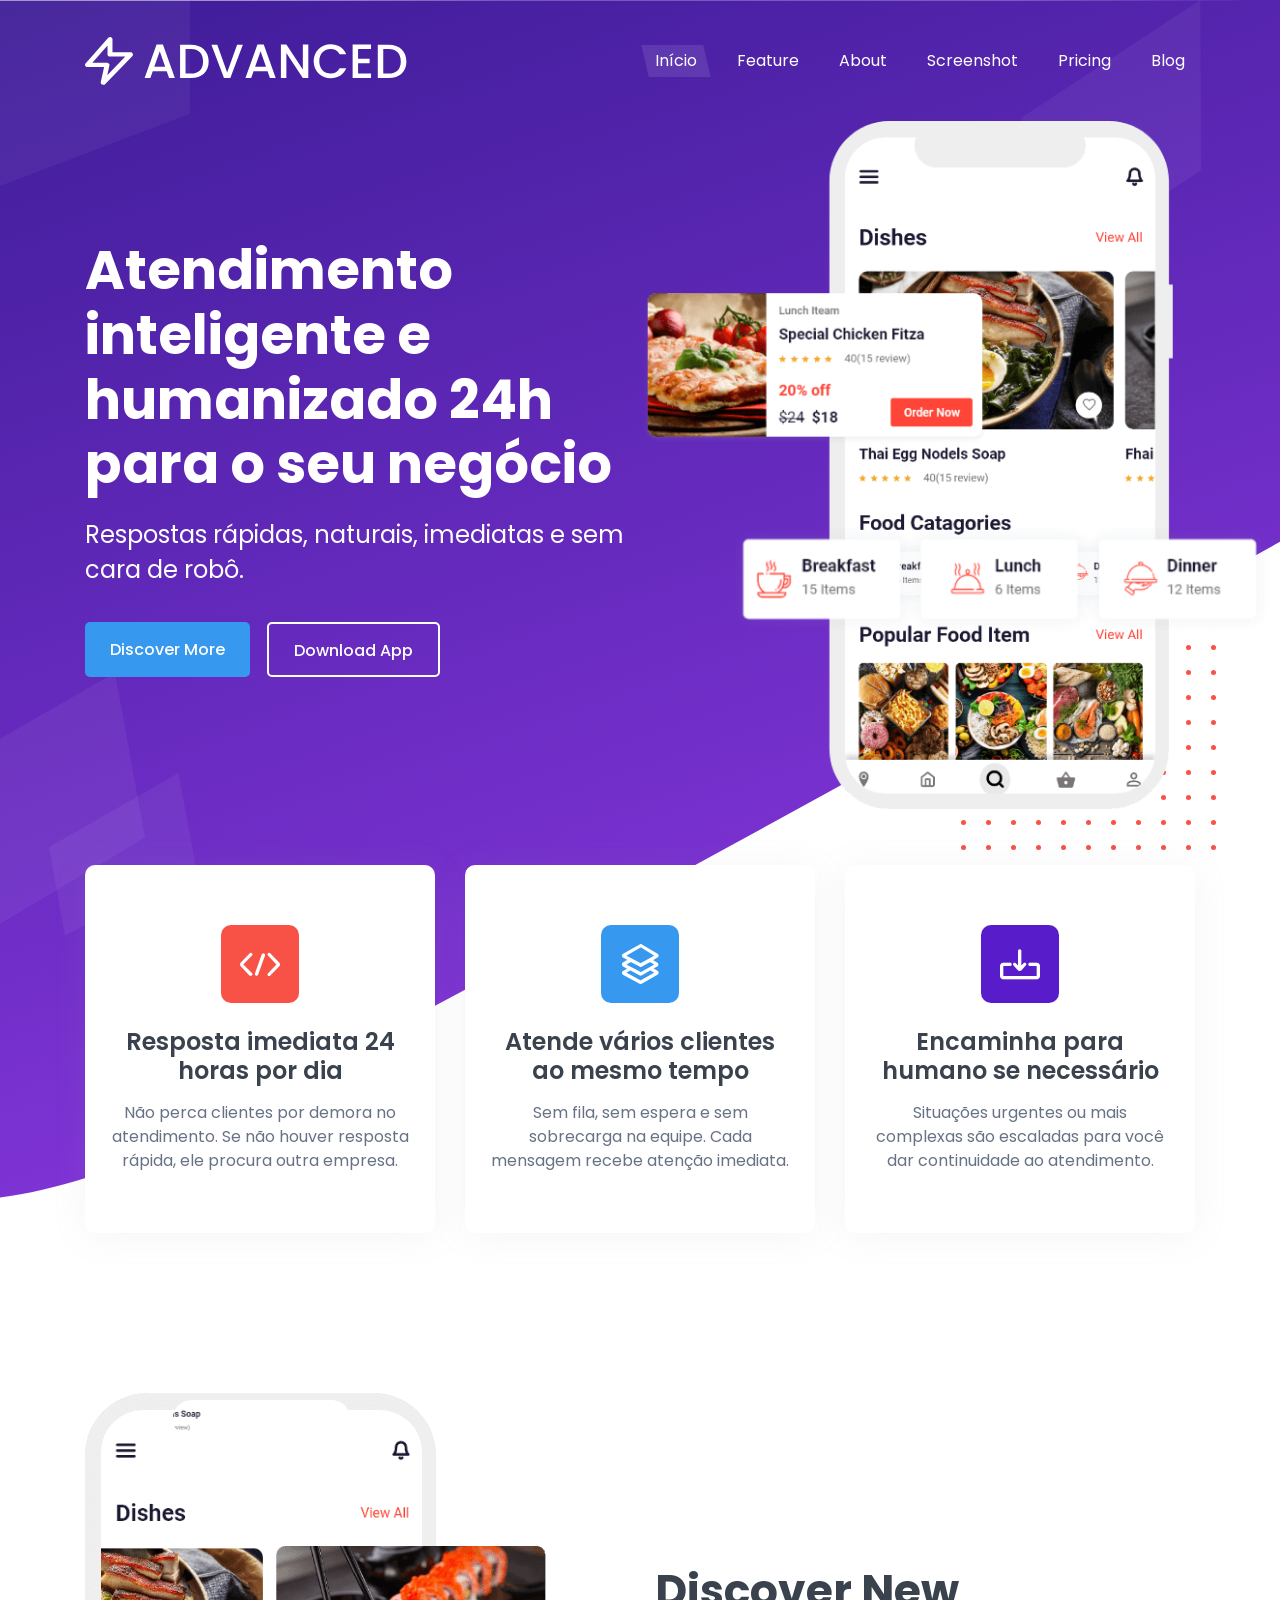
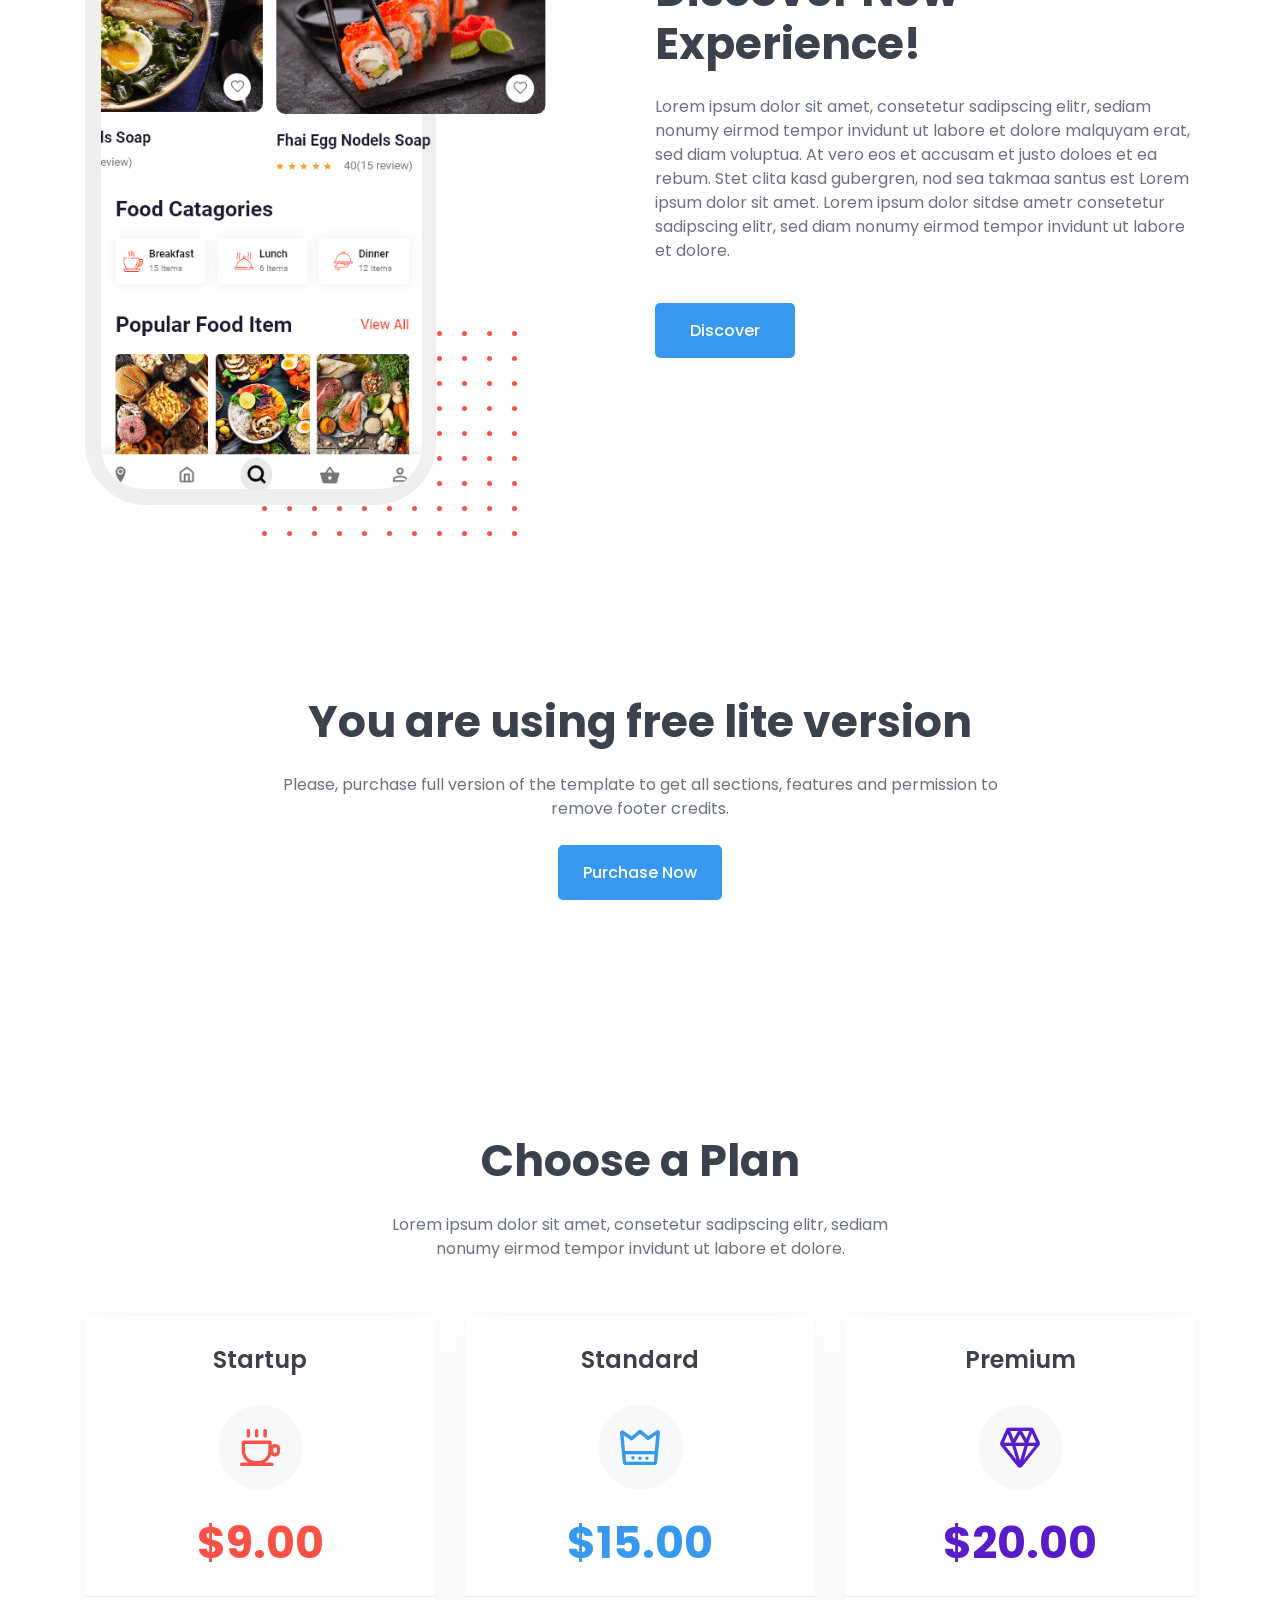
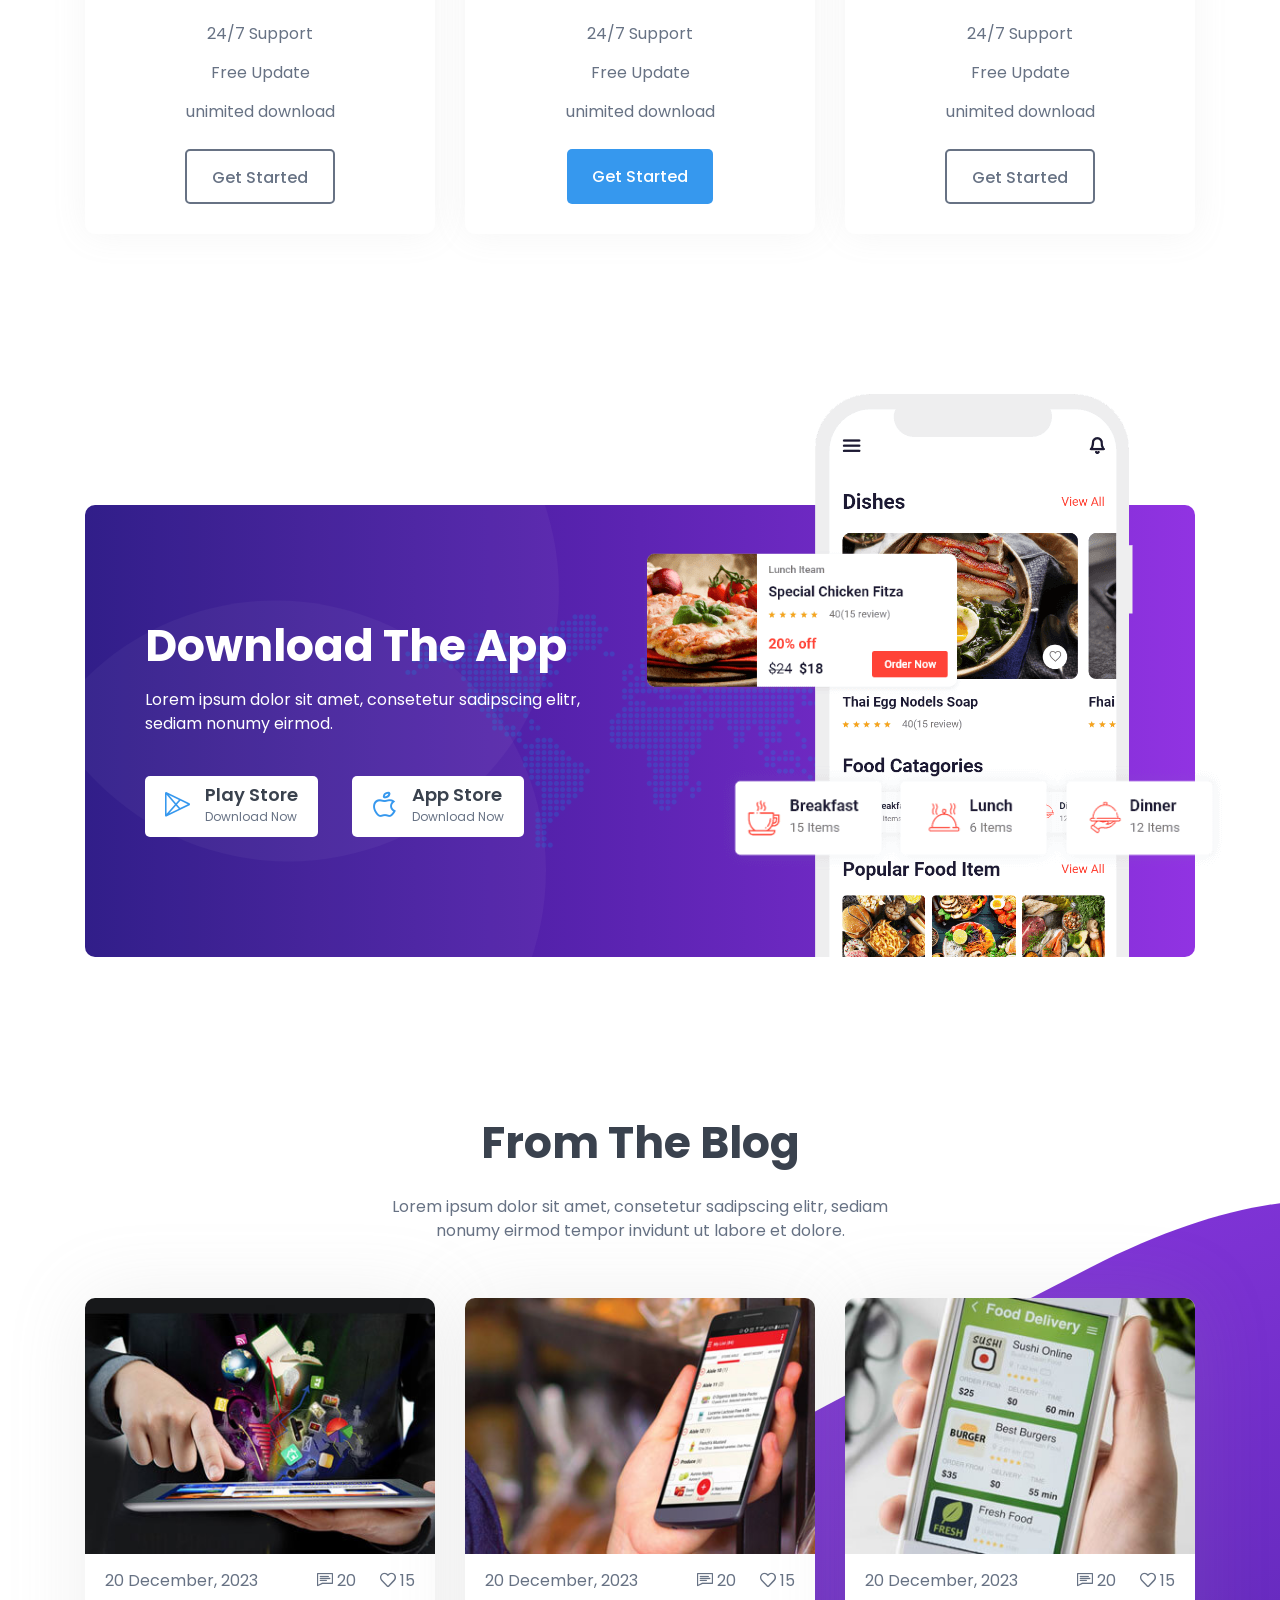
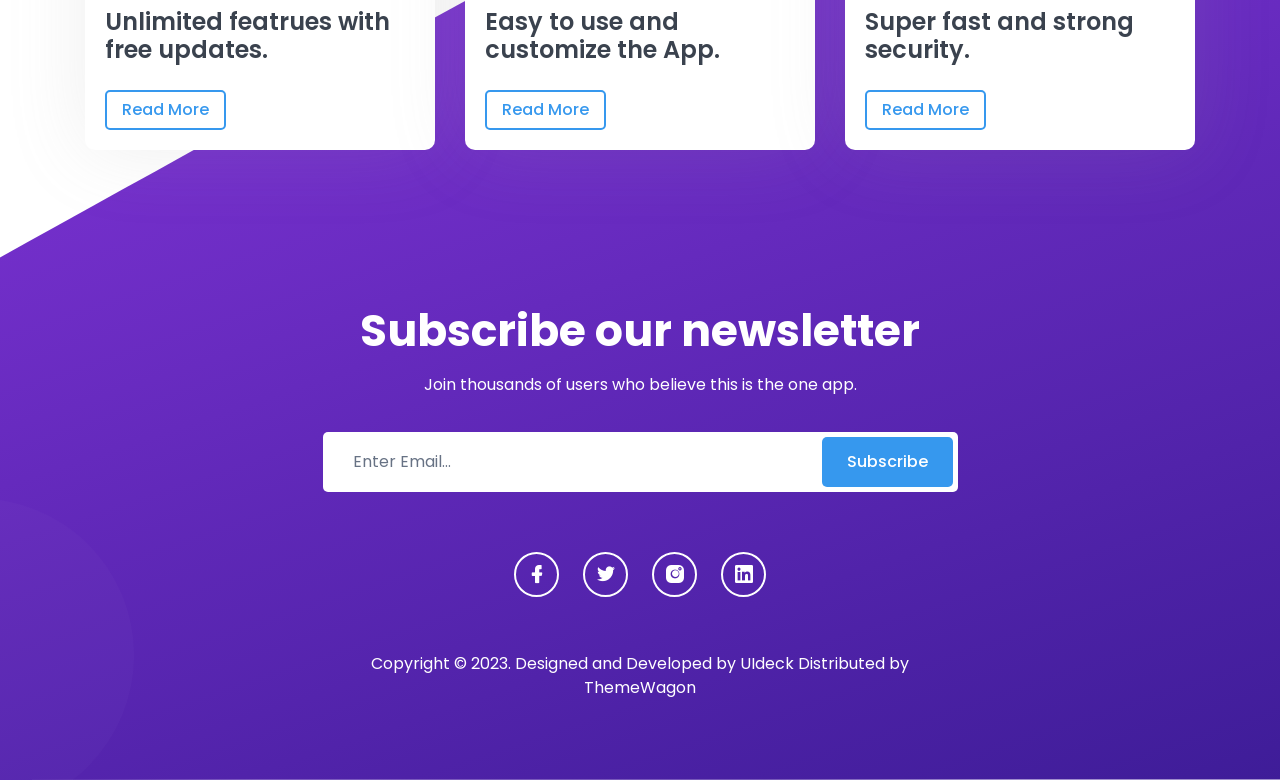
==== index.html @ 23581506 "Primeiro commit" ====
<!doctype html>
<html class="no-js" lang="en">

<head>
    <meta charset="utf-8">
    
    <!--====== Title ======-->
    <title>Advanced - App Landing Page Template</title>
    
    <meta name="description" content="">
    <meta name="viewport" content="width=device-width, initial-scale=1">

    <!--====== Favicon Icon ======-->
    <link rel="shortcut icon" href="assets/images/favicon.png" type="image/png">
        

        
    <!--====== Animate CSS ======-->
    <link rel="stylesheet" href="assets/css/animate.css">
        

        
    <!--====== Line Icons CSS ======-->
    <link rel="stylesheet" href="assets/css/LineIcons.2.0.css">
        
    <!--====== Bootstrap CSS ======-->
    <link rel="stylesheet" href="assets/css/bootstrap.4.5.2.min.css">
    
    <!--====== Default CSS ======-->
    <link rel="stylesheet" href="assets/css/default.css">
    
    <!--====== Style CSS ======-->
    <link rel="stylesheet" href="assets/css/style.css">
    
</head>

<body>
    <!--[if IE]>
    <p class="browserupgrade">You are using an <strong>outdated</strong> browser. Please <a href="https://browsehappy.com/">upgrade your browser</a> to improve your experience and security.</p>
  <![endif]-->

    <!--====== PRELOADER PART START ======-->

    <div class="preloader">
        <div class="loader">
            <div class="ytp-spinner">
                <div class="ytp-spinner-container">
                    <div class="ytp-spinner-rotator">
                        <div class="ytp-spinner-left">
                            <div class="ytp-spinner-circle"></div>
                        </div>
                        <div class="ytp-spinner-right">
                            <div class="ytp-spinner-circle"></div>
                        </div>
                    </div>
                </div>
            </div>
        </div>
    </div>

    <!--====== PRELOADER PART ENDS ======-->
    
    <!--====== HEADER PART START ======-->

    <section class="header_area">
        <div class="header_navbar">
            <div class="container">
                <div class="row">
                    <div class="col-lg-12">
                        <nav class="navbar navbar-expand-lg">
                            <a class="navbar-brand" href="index.html">
                                <img src="assets/images/logo.svg" alt="Logo">
                            </a>
                            <button class="navbar-toggler" type="button" data-toggle="collapse" data-target="#navbarSupportedContent" aria-controls="navbarSupportedContent" aria-expanded="false" aria-label="Toggle navigation">
                                <span class="toggler-icon"></span>
                                <span class="toggler-icon"></span>
                                <span class="toggler-icon"></span>
                            </button>

                            <div class="collapse navbar-collapse sub-menu-bar" id="navbarSupportedContent">
                                <ul id="nav" class="navbar-nav ml-auto">
                                    <li class="nav-item active">
                                        <a class="page-scroll" href="#home">Início</a>
                                    </li>
                                    <li class="nav-item">
                                        <a class="page-scroll" href="#features">Feature</a>
                                    </li>
                                    <li class="nav-item">
                                        <a class="page-scroll" href="#about">About</a>
                                    </li>
                                    <li class="nav-item">
                                        <a class="page-scroll" href="#screenshot">Screenshot</a>
                                    </li>
                                    <li class="nav-item">
                                        <a class="page-scroll" href="#pricing">Pricing</a>
                                    </li>                                    
                                    <li class="nav-item">
                                        <a class="page-scroll" href="#blog">Blog</a>
                                    </li>
                                </ul>
                            </div> <!-- navbar collapse -->
                        </nav> <!-- navbar -->
                    </div>
                </div> <!-- row -->
            </div> <!-- container -->
        </div> <!-- header navbar -->

        <div id="home" class="header_hero d-lg-flex align-items-center">
            <img class="shape shape-1" src="assets/images/shape-1.svg" alt="shape">
            <img class="shape shape-2" src="assets/images/shape-2.svg" alt="shape">
            <img class="shape shape-3" src="assets/images/shape-3.svg" alt="shape">
            
            <div class="container">
                <div class="row align-items-center">
                    <div class="col-lg-6">
                        <div class="header_hero_content mt-45">
                            <h2 class="header_title wow fadeInLeftBig" data-wow-duration="1.3s" data-wow-delay="0.2s">Atendimento inteligente e humanizado 24h para o seu negócio</h2>
                            <p class="wow fadeInLeftBig" data-wow-duration="1.3s" data-wow-delay="0.6s">Respostas rápidas, naturais, imediatas e sem cara de robô.</p>
                            <ul>
                                <li><a class="main-btn wow fadeInUp" data-wow-duration="1.3s" data-wow-delay="1s" href="#">Discover More</a></li>
                                <li><a class="main-btn main-btn-2 wow fadeInUp" data-wow-duration="1.3s" data-wow-delay="1.4s" href="#">Download App</a></li>
                            </ul>
                        </div> <!-- header hero content -->
                    </div>
                </div> <!-- row -->
            </div> <!-- container -->
            <div class="header_image d-flex align-items-end">
                <div class="image wow fadeInRightBig" data-wow-duration="1.3s" data-wow-delay="1.8s">
                    <img src="assets/images/header_app.png" alt="header App">
                    <img src="assets/images/dots.svg" alt="dots" class="dots">
                </div> <!-- image -->
            </div> <!-- header image -->
        </div> <!-- header hero -->
    </section>

    <!--====== HEADER PART ENDS ======-->
    
    <!--====== FEATURES PART START ======-->

    <section id="features" class="features_area pt-35 pb-80">
        <div class="container">
            <div class="row justify-content-center">
                <div class="col-lg-4 col-md-7 col-sm-8">
                    <div class="single_features mt-30 features_1 text-center wow fadeInUp" data-wow-duration="1.3s" data-wow-delay="0.2s">
                        <div class="features_icon">
                            <i class="lni lni-code"></i>
                        </div>
                        <div class="features_content">
                            <h4 class="features_title">Resposta imediata 24 horas por dia</h4>
                            <p>Não perca clientes por demora no atendimento. Se não houver resposta rápida, ele procura outra empresa.
</p>
                        </div>
                    </div> <!-- single featuresow -->
                </div>
                <div class="col-lg-4 col-md-7 col-sm-8">
                    <div class="single_features mt-30 features_2 text-center wow fadeInUp" data-wow-duration="1.3s" data-wow-delay="0.5s">
                        <div class="features_icon">
                            <i class="lni lni-layers"></i>
                        </div>
                        <div class="features_content">
                            <h4 class="features_title">Atende vários clientes ao mesmo tempo</h4>
                            <p>Sem fila, sem espera e sem sobrecarga na equipe. Cada mensagem recebe atenção imediata.</p>
                        </div>
                    </div> <!-- single featuresow -->
                </div>
                <div class="col-lg-4 col-md-7 col-sm-8">
                    <div class="single_features mt-30 features_3 text-center wow fadeInUp" data-wow-duration="1.3s" data-wow-delay="0.9s">
                        <div class="features_icon">
                            <i class="lni lni-exit-down"></i>
                        </div>
                        <div class="features_content">
                            <h4 class="features_title">Encaminha para humano se necessário</h4>
                            <p>Situações urgentes ou mais complexas são escaladas para você dar continuidade ao atendimento.
</p>
                        </div>
                    </div> <!-- single featuresow -->
                </div>
            </div> <!-- row -->
        </div> <!-- container -->
    </section>

    <!--====== FEATURES PART ENDS ======-->
    
    <!--====== ABOUT PART START ======-->

    <section id="about" class="about_area pt-30 pb-80">
        <div class="container">
            <div class="row align-items-center">
                <div class="col-lg-6 col-md-9">
                    <div class="about_image mt-50 wow fadeInRightBig" data-wow-duration="1.3s" data-wow-delay="0.5s">
                        <img class="image" src="assets/images/about.png" alt="about">
                        <img class="dots" src="assets/images/dots.svg" alt="dots">
                    </div> <!-- about image -->
                </div>
                <div class="col-lg-6">
                    <div class="about_content mt-45 wow fadeInLeftBig" data-wow-duration="1.3s" data-wow-delay="0.5s">
                        <div class="section_title">
                            <h4 class="title">Discover New Experience!</h4>
                            <p>Lorem ipsum dolor sit amet, consetetur sadipscing elitr, sediam nonumy eirmod tempor invidunt ut labore et dolore malquyam erat, sed diam voluptua. At vero eos et accusam et justo doloes et ea rebum. Stet clita kasd gubergren, nod sea takmaa santus est Lorem ipsum dolor sit amet. Lorem ipsum dolor sitdse ametr consetetur sadipscing elitr, sed diam nonumy eirmod tempor invidunt ut labore et dolore.</p>
                        </div>
                        <a class="main-btn" href="#">Discover</a>
                        
                    </div> <!-- about image -->
                </div>
            </div> <!-- row -->
        </div> <!-- container -->
    </section>

    <!--====== ABOUT PART ENDS ======-->
    
    <!--====== APP FEATURES PART START ======-->

    <section id="app_features">

    </section>

    <!--====== APP FEATURES PART ENDS ======-->
    
    <!--====== VIDEO PART START ======-->

    <section id="video" class="video_area pt-80 pb-80">
        <div class="container">
            <div class="row justify-content-center">
                <div class="col-lg-8">
                    <div class="section_title text-center">
                        <h4 class="title">You are using free lite version</h4>
                        <p>Please, purchase full version of the template to get all sections, features and permission to remove footer credits.</p></br>

                        <a href="https://rebrand.ly/advanced-ud" rel="nofollow" class="main-btn">Purchase Now</a>
                    </div> <!-- section title -->
                </div>
            </div> <!-- row -->
        </div> <!-- container -->
    </section>

<section id="screenshot">
    
</section>
    
    <!--====== PRICNG PART START ======-->

    <section id="pricing" class="pricing_area mt-80 pt-75 pb-80">
        <div class="container">
            <div class="row justify-content-center">
                <div class="col-lg-6">
                    <div class="section_title text-center pb-25">
                        <h4 class="title">Choose a Plan</h4>
                        <p>Lorem ipsum dolor sit amet, consetetur sadipscing elitr, sediam nonumy eirmod tempor invidunt ut labore et dolore.</p>
                    </div> <!-- section title -->
                </div>
            </div> <!-- row -->
            <div class="row justify-content-center">
                <div class="col-lg-4 col-md-8 col-sm-10">
                    <div class="single_pricing text-center pricing_color_1 mt-30 wow fadeInUp" data-wow-duration="1.3s" data-wow-delay="0.2s">
                        <div class="pricing_top_bar">
                            <h5 class="pricing_title">Startup</h5>
                            <i class="lni lni-coffee-cup"></i>
                            <span class="price">$9.00</span>
                        </div>
                        <div class="pricing_list">
                            <ul>
                                <li>24/7 Support</li>
                                <li>Free Update</li>
                                <li>unimited download</li>
                            </ul>
                        </div>
                        <div class="pricing_btn">
                            <a href="#" class="main-btn main-btn-2">Get Started</a>
                        </div>
                    </div>  <!-- single pricing -->
                </div>
                <div class="col-lg-4 col-md-8 col-sm-10">
                    <div class="single_pricing text-center pricing_active pricing_color_2 mt-30 wow fadeInUp" data-wow-duration="1.3s" data-wow-delay="0.5s">
                        <div class="pricing_top_bar">
                            <h5 class="pricing_title">Standard</h5>
                            <i class="lni lni-crown"></i>
                            <span class="price">$15.00</span>
                        </div>
                        <div class="pricing_list">
                            <ul>
                                <li>24/7 Support</li>
                                <li>Free Update</li>
                                <li>unimited download</li>
                            </ul>
                        </div>
                        <div class="pricing_btn">
                            <a href="#" class="main-btn">Get Started</a>
                        </div>
                    </div>  <!-- single pricing -->
                </div>
                <div class="col-lg-4 col-md-8 col-sm-10">
                    <div class="single_pricing text-center pricing_color_3 mt-30 wow fadeInUp" data-wow-duration="1.3s" data-wow-delay="0.8s">
                        <div class="pricing_top_bar">
                            <h5 class="pricing_title">Premium</h5>
                            <i class="lni lni-diamond-alt"></i>
                            <span class="price">$20.00</span>
                        </div>
                        <div class="pricing_list">
                            <ul>
                                <li>24/7 Support</li>
                                <li>Free Update</li>
                                <li>unimited download</li>
                            </ul>
                        </div>
                        <div class="pricing_btn">
                            <a href="#" class="main-btn main-btn-2">Get Started</a>
                        </div>
                    </div>  <!-- single pricing -->
                </div>
            </div> <!-- row -->
        </div> <!-- container -->
    </section>

    <!--====== PRICNG PART ENDS ======-->
    
    <!--====== DOWNLOAD APP PART START ======-->

    <section id="download" class="download_app_area pt-80 mb-80">
        <div class="container">
            <div class="download_app">
                <div class="download_shape">
                    <img src="assets/images/shape-5.svg" alt="shape">
                </div>
                <div class="download_shape_2">
                    <img src="assets/images/shape-6.png" alt="shape">
                </div>
                <div class="download_app_content">
                    <h3 class="download_title">Download The App</h3>
                    <p>Lorem ipsum dolor sit amet, consetetur sadipscing elitr, sediam nonumy eirmod.</p>
                    <ul>
                        <li>
                            <a class="d-flex align-items-center" href="#">
                                <span class="icon">
                                    <i class="lni lni-play-store"></i>
                                </span>
                                <span class="content media-body">
                                    <h6 class="title">Play Store</h6>
                                    <p>Download Now</p>
                                </span>
                            </a>
                        </li>
                        <li>
                            <a class="d-flex align-items-center" href="#">
                                <span class="icon">
                                    <i class="lni lni-apple"></i>
                                </span>
                                <span class="content">
                                    <h6 class="title">App Store</h6>
                                    <p>Download Now</p>
                                </span>
                            </a>
                        </li>
                    </ul>
                </div>  <!-- download app content -->
            </div> <!-- download app -->
        </div> <!-- container -->
        <div class="download_app_image d-none d-lg-flex align-items-end">
            <div class="image wow fadeInRightBig" data-wow-duration="1.3s" data-wow-delay="0.5s">
                <img src="assets/images/download.png" alt="download">
            </div> <!-- image -->
        </div> <!-- download app image -->
    </section>

    <!--====== DOWNLOAD APP PART ENDS ======-->
    
    <!--====== BLOG PART START ======-->

    <section id="blog" class="blog_area pt-80 pb-80">
        <div class="container">
            <div class="row justify-content-center">
                <div class="col-lg-6">
                    <div class="section_title text-center pb-25">
                        <h4 class="title">From The Blog</h4>
                        <p>Lorem ipsum dolor sit amet, consetetur sadipscing elitr, sediam nonumy eirmod tempor invidunt ut labore et dolore.</p>
                    </div> <!-- section title -->
                </div>
            </div> <!-- row -->
            <div class="row justify-content-center">
                <div class="col-lg-4 col-md-8">
                    <div class="single_blog blog_1 mt-30 wow fadeInUp" data-wow-duration="1.3s" data-wow-delay="0.2s">
                        <div class="blog_image">
                            <img src="assets/images/blog-1.jpg" alt="blog">
                        </div>
                        <div class="blog_content">
                            <div class="blog_meta d-flex justify-content-between">
                                <div class="meta_date">
                                    <span>20 December, 2023</span>
                                </div>
                                <div class="meta_like">
                                    <ul>
                                        <li><a href="#"><i class="lni lni-comments-alt"></i> 20</a></li>
                                        <li><a href="#"><i class="lni lni-heart"></i> 15</a></li>
                                    </ul>
                                </div>
                            </div>
                            <h4 class="blog_title"><a href="#">Unlimited featrues with free updates.</a></h4>
                            <a href="#" class="main-btn">Read More</a>
                        </div>
                    </div> <!-- single blog -->
                </div>
                <div class="col-lg-4 col-md-8">
                    <div class="single_blog blog_2 mt-30 wow fadeInUp" data-wow-duration="1.3s" data-wow-delay="0.5s">
                        <div class="blog_image">
                            <img src="assets/images/blog-2.jpg" alt="blog">
                        </div>
                        <div class="blog_content">
                            <div class="blog_meta d-flex justify-content-between">
                                <div class="meta_date">
                                    <span>20 December, 2023</span>
                                </div>
                                <div class="meta_like">
                                    <ul>
                                        <li><a href="#"><i class="lni lni-comments-alt"></i> 20</a></li>
                                        <li><a href="#"><i class="lni lni-heart"></i> 15</a></li>
                                    </ul>
                                </div>
                            </div>
                            <h4 class="blog_title"><a href="#">Easy to use and customize the App.</a></h4>
                            <a href="#" class="main-btn">Read More</a>
                        </div>
                    </div> <!-- single blog -->
                </div>
                <div class="col-lg-4 col-md-8">
                    <div class="single_blog blog_3 mt-30 wow fadeInUp" data-wow-duration="1.3s" data-wow-delay="0.8s">
                        <div class="blog_image">
                            <img src="assets/images/blog-3.jpg" alt="blog">
                        </div>
                        <div class="blog_content">
                            <div class="blog_meta d-flex justify-content-between">
                                <div class="meta_date">
                                    <span>20 December, 2023</span>
                                </div>
                                <div class="meta_like">
                                    <ul>
                                        <li><a href="#"><i class="lni lni-comments-alt"></i> 20</a></li>
                                        <li><a href="#"><i class="lni lni-heart"></i> 15</a></li>
                                    </ul>
                                </div>
                            </div>
                            <h4 class="blog_title"><a href="#">Super fast and strong security.</a></h4>
                            <a href="#" class="main-btn">Read More</a>
                        </div>
                    </div> <!-- single blog -->
                </div>
            </div> <!-- row -->
        </div> <!-- container -->
    </section>

    <!--====== BLOG PART ENDS ======-->
    
    <!--====== FOOTER PART START ======-->

    <section id="footer" class="footer_area pt-75 pb-80">
        <div class="container">
            <div class="row justify-content-center">
                <div class="col-lg-7">
                    <div class="footer_subscribe text-center">
                        <h3 class="subscribe_title">Subscribe our newsletter</h3>
                        <p>Join thousands of users who believe this is the one app.</p>
                        
                        <div class="subscribe_form">
                            <form action="#">
                                <input type="text" placeholder="Enter Email...">
                                <button class="main-btn">Subscribe</button>
                            </form>
                        </div>  <!-- subscribe form -->
                    </div> <!-- footer subscribe -->
                    <div class="footer_social text-center mt-60">
                        <ul>
                            <li><a href="#"><span class="lni lni-facebook-filled"></span></a></li>
                            <li><a href="#"><span class="lni lni-twitter-original"></span></a></li>
                            <li><a href="#"><span class="lni lni-instagram-filled"></span></a></li>
                            <li><a href="#"><span class="lni lni-linkedin-original"></span></a></li>
                        </ul>
                    </div> <!-- footer social -->
                    <div class="footer_copyright text-center mt-55">
                        <p>Copyright &copy; 2023. Designed and Developed by <a href="https://uideck.com" target="_blank" rel="nofollow">UIdeck</a> Distributed by <a href="https://themewagon.com" target="_blank">ThemeWagon</a></p>
                    </div> <!-- footer copyright -->
                </div>
            </div> <!-- row -->
        </div> <!-- container -->
    </section>

    <!--====== FOOTER PART ENDS ======-->
    
    <!--====== BACK TOP TOP PART START ======-->

    <a href="#" class="back-to-top"><i class="lni lni-chevron-up"></i></a>

    <!--====== BACK TOP TOP PART ENDS ======-->
    
    <!--====== PART START ======-->

<!--
    <section class="">
        <div class="container">
            <div class="row">
                <div class="col-lg-">
                    
                </div>
            </div>
        </div>
    </section>
-->

    <!--====== PART ENDS ======-->
    




    <!--====== Jquery js ======-->
    <script src="assets/js/vendor/jquery-1.12.4.min.js"></script>
    <script src="assets/js/vendor/modernizr-3.7.1.min.js"></script>
    
    <!--====== Bootstrap js ======-->
    <script src="assets/js/popper.min.js"></script>
    <script src="assets/js/bootstrap.4.5.2.min.js"></script>

    
    <!--====== Scrolling Nav js ======-->
    <script src="assets/js/jquery.easing.min.js"></script>
    <script src="assets/js/scrolling-nav.js"></script>
    
    <!--====== wow js ======-->
    <script src="assets/js/wow.min.js"></script>
    
    <!--====== Main js ======-->
    <script src="assets/js/main.js"></script>
    
</body>

</html>
---- assets/css/default.css ----
/* Deafult Margin & Padding */
/*-- Margin Top --*/
.mt-5 {
	margin-top: 5px;
}
.mt-10 {
	margin-top: 10px;
}
.mt-15 {
	margin-top: 15px;
}
.mt-20 {
	margin-top: 20px;
}
.mt-25 {
	margin-top: 25px;
}
.mt-30 {
	margin-top: 30px;
}
.mt-35 {
	margin-top: 35px;
}
.mt-40 {
	margin-top: 40px;
}
.mt-45 {
	margin-top: 45px;
}
.mt-50 {
	margin-top: 50px;
}
.mt-55 {
	margin-top: 55px;
}
.mt-60 {
	margin-top: 60px;
}
.mt-65 {
	margin-top: 65px;
}
.mt-70 {
	margin-top: 70px;
}
.mt-75 {
	margin-top: 75px;
}
.mt-80 {
	margin-top: 80px;
}
.mt-85 {
	margin-top: 85px;
}
.mt-90 {
	margin-top: 90px;
}
.mt-95 {
	margin-top: 95px;
}
.mt-100 {
	margin-top: 100px;
}
.mt-105 {
	margin-top: 105px;
}
.mt-110 {
	margin-top: 110px;
}
.mt-115 {
	margin-top: 115px;
}
.mt-120 {
	margin-top: 120px;
}
.mt-125 {
	margin-top: 125px;
}
.mt-130 {
	margin-top: 130px;
}
.mt-135 {
	margin-top: 135px;
}
.mt-140 {
	margin-top: 140px;
}
.mt-145 {
	margin-top: 145px;
}
.mt-150 {
	margin-top: 150px;
}
.mt-155 {
	margin-top: 155px;
}
.mt-160 {
	margin-top: 160px;
}
.mt-165 {
	margin-top: 165px;
}
.mt-170 {
	margin-top: 170px;
}
.mt-175 {
	margin-top: 175px;
}
.mt-180 {
	margin-top: 180px;
}
.mt-185 {
	margin-top: 185px;
}
.mt-190 {
	margin-top: 190px;
}
.mt-195 {
	margin-top: 195px;
}
.mt-200 {
	margin-top: 200px;
}
/*-- Margin Bottom --*/

.mb-5 {
	margin-bottom: 5px;
}
.mb-10 {
	margin-bottom: 10px;
}
.mb-15 {
	margin-bottom: 15px;
}
.mb-20 {
	margin-bottom: 20px;
}
.mb-25 {
	margin-bottom: 25px;
}
.mb-30 {
	margin-bottom: 30px;
}
.mb-35 {
	margin-bottom: 35px;
}
.mb-40 {
	margin-bottom: 40px;
}
.mb-45 {
	margin-bottom: 45px;
}
.mb-50 {
	margin-bottom: 50px;
}
.mb-55 {
	margin-bottom: 55px;
}
.mb-60 {
	margin-bottom: 60px;
}
.mb-65 {
	margin-bottom: 65px;
}
.mb-70 {
	margin-bottom: 70px;
}
.mb-75 {
	margin-bottom: 75px;
}
.mb-80 {
	margin-bottom: 80px;
}
.mb-85 {
	margin-bottom: 85px;
}
.mb-90 {
	margin-bottom: 90px;
}
.mb-95 {
	margin-bottom: 95px;
}
.mb-100 {
	margin-bottom: 100px;
}
.mb-105 {
	margin-bottom: 105px;
}
.mb-110 {
	margin-bottom: 110px;
}
.mb-115 {
	margin-bottom: 115px;
}
.mb-120 {
	margin-bottom: 120px;
}
.mb-125 {
	margin-bottom: 125px;
}
.mb-130 {
	margin-bottom: 130px;
}
.mb-135 {
	margin-bottom: 135px;
}
.mb-140 {
	margin-bottom: 140px;
}
.mb-145 {
	margin-bottom: 145px;
}
.mb-150 {
	margin-bottom: 150px;
}
.mb-155 {
	margin-bottom: 155px;
}
.mb-160 {
	margin-bottom: 160px;
}
.mb-165 {
	margin-bottom: 165px;
}
.mb-170 {
	margin-bottom: 170px;
}
.mb-175 {
	margin-bottom: 175px;
}
.mb-180 {
	margin-bottom: 180px;
}
.mb-185 {
	margin-bottom: 185px;
}
.mb-190 {
	margin-bottom: 190px;
}
.mb-195 {
	margin-bottom: 195px;
}
.mb-200 {
	margin-bottom: 200px;
}
/*-- margin left --*/
.ml-5 {
	margin-left: 5px;
}
.ml-10 {
	margin-left: 10px;
}
.ml-15 {
	margin-left: 15px;
}
.ml-20 {
	margin-left: 20px;
}
.ml-25 {
	margin-left: 25px;
}
.ml-30 {
	margin-left: 30px;
}
.ml-35 {
	margin-left: 35px;
}
.ml-40 {
	margin-left: 40px;
}
.ml-45 {
	margin-left: 45px;
}
.ml-50 {
	margin-left: 50px;
}
.ml-55 {
	margin-left: 55px;
}
.ml-60 {
	margin-left: 60px;
}
.ml-65 {
	margin-left: 65px;
}
.ml-70 {
	margin-left: 70px;
}
.ml-75 {
	margin-left: 75px;
}
.ml-80 {
	margin-left: 80px;
}
.ml-85 {
	margin-left: 85px;
}
.ml-90 {
	margin-left: 90px;
}
.ml-95 {
	margin-left: 95px;
}
.ml-100 {
	margin-left: 100px;
}
.ml-105 {
	margin-left: 105px;
}
.ml-110 {
	margin-left: 110px;
}
.ml-115 {
	margin-left: 115px;
}
.ml-120 {
	margin-left: 120px;
}
.ml-125 {
	margin-left: 125px;
}
.ml-130 {
	margin-left: 130px;
}
.ml-135 {
	margin-left: 135px;
}
.ml-140 {
	margin-left: 140px;
}
.ml-145 {
	margin-left: 145px;
}
.ml-150 {
	margin-left: 150px;
}
.ml-155 {
	margin-left: 155px;
}
.ml-160 {
	margin-left: 160px;
}
.ml-165 {
	margin-left: 165px;
}
.ml-170 {
	margin-left: 170px;
}
.ml-175 {
	margin-left: 175px;
}
.ml-180 {
	margin-left: 180px;
}
.ml-185 {
	margin-left: 185px;
}
.ml-190 {
	margin-left: 190px;
}
.ml-195 {
	margin-left: 195px;
}
.ml-200 {
	margin-left: 200px;
}
/*-- margin right --*/
.mr-5 {
	margin-right: 5px;
}
.mr-10 {
	margin-right: 10px;
}
.mr-15 {
	margin-right: 15px;
}
.mr-20 {
	margin-right: 20px;
}
.mr-25 {
	margin-right: 25px;
}
.mr-30 {
	margin-right: 30px;
}
.mr-35 {
	margin-right: 35px;
}
.mr-40 {
	margin-right: 40px;
}
.mr-45 {
	margin-right: 45px;
}
.mr-50 {
	margin-right: 50px;
}
.mr-55 {
	margin-right: 55px;
}
.mr-60 {
	margin-right: 60px;
}
.mr-65 {
	margin-right: 65px;
}
.mr-70 {
	margin-right: 70px;
}
.mr-75 {
	margin-right: 75px;
}
.mr-80 {
	margin-right: 80px;
}
.mr-85 {
	margin-right: 85px;
}
.mr-90 {
	margin-right: 90px;
}
.mr-95 {
	margin-right: 95px;
}
.mr-100 {
	margin-right: 100px;
}
.mr-105 {
	margin-right: 105px;
}
.mr-110 {
	margin-right: 110px;
}
.mr-115 {
	margin-right: 115px;
}
.mr-120 {
	margin-right: 120px;
}
.mr-125 {
	margin-right: 125px;
}
.mr-130 {
	margin-right: 130px;
}
.mr-135 {
	margin-right: 135px;
}
.mr-140 {
	margin-right: 140px;
}
.mr-145 {
	margin-right: 145px;
}
.mr-150 {
	margin-right: 150px;
}
.mr-155 {
	margin-right: 155px;
}
.mr-160 {
	margin-right: 160px;
}
.mr-165 {
	margin-right: 165px;
}
.mr-170 {
	margin-right: 170px;
}
.mr-175 {
	margin-right: 175px;
}
.mr-180 {
	margin-right: 180px;
}
.mr-185 {
	margin-right: 185px;
}
.mr-190 {
	margin-right: 190px;
}
.mr-195 {
	margin-right: 195px;
}
.mr-200 {
	margin-right: 200px;
}


/*-- Padding Top --*/

.pt-5 {
	padding-top: 5px;
}
.pt-10 {
	padding-top: 10px;
}
.pt-15 {
	padding-top: 15px;
}
.pt-20 {
	padding-top: 20px;
}
.pt-25 {
	padding-top: 25px;
}
.pt-30 {
	padding-top: 30px;
}
.pt-35 {
	padding-top: 35px;
}
.pt-40 {
	padding-top: 40px;
}
.pt-45 {
	padding-top: 45px;
}
.pt-50 {
	padding-top: 50px;
}
.pt-55 {
	padding-top: 55px;
}
.pt-60 {
	padding-top: 60px;
}
.pt-65 {
	padding-top: 65px;
}
.pt-70 {
	padding-top: 70px;
}
.pt-75 {
	padding-top: 75px;
}
.pt-80 {
	padding-top: 80px;
}
.pt-85 {
	padding-top: 85px;
}
.pt-90 {
	padding-top: 90px;
}
.pt-95 {
	padding-top: 95px;
}
.pt-100 {
	padding-top: 100px;
}
.pt-105 {
	padding-top: 105px;
}
.pt-110 {
	padding-top: 110px;
}
.pt-115 {
	padding-top: 115px;
}
.pt-120 {
	padding-top: 120px;
}
.pt-125 {
	padding-top: 125px;
}
.pt-130 {
	padding-top: 130px;
}
.pt-135 {
	padding-top: 135px;
}
.pt-140 {
	padding-top: 140px;
}
.pt-145 {
	padding-top: 145px;
}
.pt-150 {
	padding-top: 150px;
}
.pt-155 {
	padding-top: 155px;
}
.pt-160 {
	padding-top: 160px;
}
.pt-165 {
	padding-top: 165px;
}
.pt-170 {
	padding-top: 170px;
}
.pt-175 {
	padding-top: 175px;
}
.pt-180 {
	padding-top: 180px;
}
.pt-185 {
	padding-top: 185px;
}
.pt-190 {
	padding-top: 190px;
}
.pt-195 {
	padding-top: 195px;
}
.pt-200 {
	padding-top: 200px;
}
/*-- Padding Bottom --*/

.pb-5 {
	padding-bottom: 5px;
}
.pb-10 {
	padding-bottom: 10px;
}
.pb-15 {
	padding-bottom: 15px;
}
.pb-20 {
	padding-bottom: 20px;
}
.pb-25 {
	padding-bottom: 25px;
}
.pb-30 {
	padding-bottom: 30px;
}
.pb-35 {
	padding-bottom: 35px;
}
.pb-40 {
	padding-bottom: 40px;
}
.pb-45 {
	padding-bottom: 45px;
}
.pb-50 {
	padding-bottom: 50px;
}
.pb-55 {
	padding-bottom: 55px;
}
.pb-60 {
	padding-bottom: 60px;
}
.pb-65 {
	padding-bottom: 65px;
}
.pb-70 {
	padding-bottom: 70px;
}
.pb-75 {
	padding-bottom: 75px;
}
.pb-80 {
	padding-bottom: 80px;
}
.pb-85 {
	padding-bottom: 85px;
}
.pb-90 {
	padding-bottom: 90px;
}
.pb-95 {
	padding-bottom: 95px;
}
.pb-100 {
	padding-bottom: 100px;
}
.pb-105 {
	padding-bottom: 105px;
}
.pb-110 {
	padding-bottom: 110px;
}
.pb-115 {
	padding-bottom: 115px;
}
.pb-120 {
	padding-bottom: 120px;
}
.pb-125 {
	padding-bottom: 125px;
}
.pb-130 {
	padding-bottom: 130px;
}
.pb-135 {
	padding-bottom: 135px;
}
.pb-140 {
	padding-bottom: 140px;
}
.pb-145 {
	padding-bottom: 145px;
}
.pb-150 {
	padding-bottom: 150px;
}
.pb-155 {
	padding-bottom: 155px;
}
.pb-160 {
	padding-bottom: 160px;
}
.pb-165 {
	padding-bottom: 165px;
}
.pb-170 {
	padding-bottom: 170px;
}
.pb-175 {
	padding-bottom: 175px;
}
.pb-180 {
	padding-bottom: 180px;
}
.pb-185 {
	padding-bottom: 185px;
}
.pb-190 {
	padding-bottom: 190px;
}
.pb-195 {
	padding-bottom: 195px;
}
.pb-200 {
	padding-bottom: 200px;
}

/*-- Padding left --*/

.pl-0 {
	padding-left: 0px;
}
.pl-5 {
	padding-left: 5px;
}
.pl-10 {
	padding-left: 10px;
}
.pl-15 {
	padding-left: 15px;
}
.pl-20 {
	padding-left: 20px;
}
.pl-25 {
	padding-left: 25px;
}
.pl-30 {
	padding-left: 30px;
}
.pl-35 {
	padding-left: 35px;
}
.pl-40 {
	padding-left: 40px;
}
.pl-45 {
	padding-left: 45px;
}
.pl-50 {
	padding-left: 50px;
}
.pl-55 {
	padding-left: 55px;
}
.pl-60 {
	padding-left: 60px;
}
.pl-65 {
	padding-left: 65px;
}
.pl-70 {
	padding-left: 70px;
}
.pl-75 {
	padding-left: 75px;
}
.pl-80 {
	padding-left: 80px;
}
.pl-85 {
	padding-left: 85px;
}
.pl-90 {
	padding-left: 90px;
}
.pl-100 {
	padding-left: 100px;
}
.pl-105 {
	padding-left: 105px;
}
.pl-110 {
	padding-left: 110px;
}
.pl-115 {
	padding-left: 115px;
}
.pl-120 {
	padding-left: 120px;
}
.pl-125 {
	padding-left: 125px;
}
/*-- Padding right --*/

.pr-0 {
	padding-right: 0px;
}
.pr-5 {
	padding-right: 5px;
}
.pr-10 {
	padding-right: 10px;
}
.pr-15 {
	padding-right: 15px;
}
.pr-20 {
	padding-right: 20px;
}
.pr-25 {
	padding-right: 25px;
}
.pr-30 {
	padding-right: 30px;
}
.pr-35 {
	padding-right: 35px;
}
.pr-40 {
	padding-right: 40px;
}
.pr-45 {
	padding-right: 45px;
}
.pr-50 {
	padding-right: 50px;
}
.pr-55 {
	padding-right: 55px;
}
.pr-60 {
	padding-right: 60px;
}
.pr-65 {
	padding-right: 65px;
}
.pr-70 {
	padding-right: 70px;
}
.pr-75 {
	padding-right: 75px;
}
.pr-80 {
	padding-right: 80px;
}
.pr-85 {
	padding-right: 85px;
}
.pr-90 {
	padding-right: 90px;
}
.pr-95 {
	padding-right: 95px;
}
.pr-100 {
	padding-right: 100px;
}
.pr-105 {
	padding-right: 105px;
}
/* Background Color */

.gray-bg {
	background: #f6f6f6;
}
.white-bg {
	background: #fff;
}
.black-bg {
	background: #222;
}
/* Color */

.white {
	color: #fff;
}
.black {
	color: #222;
}
/* black overlay */

[data-overlay] {
	position: relative;
}
[data-overlay]::before {
	background: #000 none repeat scroll 0 0;
	content: "";
	height: 100%;
	left: 0;
	position: absolute;
	top: 0;
	width: 100%;
	z-index: 1;
}
[data-overlay="3"]::before {
	opacity: 0.3;
}
[data-overlay="4"]::before {
	opacity: 0.4;
}
[data-overlay="5"]::before {
	opacity: 0.5;
}
[data-overlay="6"]::before {
	opacity: 0.6;
}
[data-overlay="7"]::before {
	opacity: 0.7;
}
[data-overlay="8"]::before {
	opacity: 0.8;
}
[data-overlay="9"]::before {
	opacity: 0.9;
}
---- assets/css/style.css ----
/*-----------------------------------------------------------------------------------

    Template Name: Advanced App Landing Page Template
    Author: UIdeck
    Version: 1.0

-----------------------------------------------------------------------------------

    CSS INDEX
    ===================

    01. Theme default CSS
	02. Header
    03. Hero
	04. Footer

-----------------------------------------------------------------------------------*/
/*===========================
      01.COMMON css 
===========================*/
@import url("https://fonts.googleapis.com/css?family=Poppins:300,400,500,600,700&display=swap");
body {
  font-family: "Poppins", sans-serif;
  font-weight: normal;
  font-style: normal;
  color: #677284;
}

* {
  margin: 0;
  padding: 0;
  -webkit-box-sizing: border-box;
  box-sizing: border-box;
}

img {
  max-width: 100%;
}

a:focus,
input:focus,
textarea:focus,
button:focus {
  text-decoration: none;
  outline: none;
}

a:focus,
a:hover {
  text-decoration: none;
}

i,
span,
a {
  display: inline-block;
}

audio,
canvas,
iframe,
img,
svg,
video {
  vertical-align: middle;
}

h1,
h2,
h3,
h4,
h5,
h6 {
  font-family: "Poppins", sans-serif;
  font-weight: 700;
  color: #3A424E;
  margin: 0px;
}

h1 {
  font-size: 48px;
}

h2 {
  font-size: 36px;
}

h3 {
  font-size: 28px;
}

h4 {
  font-size: 22px;
}

h5 {
  font-size: 18px;
}

h6 {
  font-size: 16px;
}

ul, ol {
  margin: 0px;
  padding: 0px;
  list-style-type: none;
}

p {
  font-size: 16px;
  font-weight: 400;
  line-height: 24px;
  color: #677284;
  margin: 0px;
}

#home p {
    font-size: 24px;
    font-weight: 400;
    line-height: 35px;
    color: #ffffff;
    margin-top: 20px;
}

.bg_cover {
  background-position: center center;
  background-size: cover;
  background-repeat: no-repeat;
  width: 100%;
  height: 100%;
}

/*===== All Button Style =====*/
.main-btn {
  display: inline-block;
  font-weight: 500;
  text-align: center;
  white-space: nowrap;
  vertical-align: middle;
  -webkit-user-select: none;
  -moz-user-select: none;
  -ms-user-select: none;
  user-select: none;
  border: 0;
  padding: 0 25px;
  font-size: 16px;
  height: 55px;
  line-height: 55px;
  border-radius: 5px;
  color: #fff;
  cursor: pointer;
  z-index: 5;
  -webkit-transition: all 0.4s ease-out 0s;
  transition: all 0.4s ease-out 0s;
  background-color: #3698EE;
}

@media (max-width: 767px) {
  .main-btn {
    padding: 0 15px;
    height: 45px;
    line-height: 45px;
    font-size: 14px;
  }
}

.main-btn:hover {
  background-color: rgba(54, 152, 238, 0.8);
  color: #fff;
  -webkit-box-shadow: 0 5px 15px rgba(0, 0, 0, 0.2);
  box-shadow: 0 5px 15px rgba(0, 0, 0, 0.2);
}

.main-btn.main-btn-2 {
  background-color: transparent;
  color: #fff;
  border: 2px solid #fff;
  line-height: 53px;
}

@media (max-width: 767px) {
  .main-btn.main-btn-2 {
    line-height: 41px;
  }
}

.main-btn.main-btn-2:hover {
  -webkit-box-shadow: 0 5px 15px rgba(0, 0, 0, 0.2);
  box-shadow: 0 5px 15px rgba(0, 0, 0, 0.2);
}

/*===== All Section Title Style =====*/
.section_title .title {
  font-size: 44px;
  font-weight: 700;
}

@media (max-width: 767px) {
  .section_title .title {
    font-size: 32px;
  }
}

.section_title p {
  margin-top: 25px;
}

/*===== All Slick Slide Outline Style =====*/
.slick-slide {
  outline: 0;
}

/*===== All Preloader Style =====*/
.preloader {
  /* Body Overlay */
  position: fixed;
  top: 0;
  left: 0;
  display: table;
  height: 100%;
  width: 100%;
  /* Change Background Color */
  background: #fff;
  z-index: 99999;
}

.preloader .loader {
  display: table-cell;
  vertical-align: middle;
  text-align: center;
}

.preloader .loader .ytp-spinner {
  position: absolute;
  left: 50%;
  top: 50%;
  width: 64px;
  margin-left: -32px;
  z-index: 18;
  pointer-events: none;
}

.preloader .loader .ytp-spinner .ytp-spinner-container {
  pointer-events: none;
  position: absolute;
  width: 100%;
  padding-bottom: 100%;
  top: 50%;
  left: 50%;
  margin-top: -50%;
  margin-left: -50%;
  -webkit-animation: ytp-spinner-linspin 1568.2353ms linear infinite;
  animation: ytp-spinner-linspin 1568.2353ms linear infinite;
}

.preloader .loader .ytp-spinner .ytp-spinner-container .ytp-spinner-rotator {
  position: absolute;
  width: 100%;
  height: 100%;
  -webkit-animation: ytp-spinner-easespin 5332ms cubic-bezier(0.4, 0, 0.2, 1) infinite both;
  animation: ytp-spinner-easespin 5332ms cubic-bezier(0.4, 0, 0.2, 1) infinite both;
}

.preloader .loader .ytp-spinner .ytp-spinner-container .ytp-spinner-rotator .ytp-spinner-left {
  position: absolute;
  top: 0;
  left: 0;
  bottom: 0;
  overflow: hidden;
  right: 50%;
}

.preloader .loader .ytp-spinner .ytp-spinner-container .ytp-spinner-rotator .ytp-spinner-right {
  position: absolute;
  top: 0;
  right: 0;
  bottom: 0;
  overflow: hidden;
  left: 50%;
}

.preloader .loader .ytp-spinner-circle {
  -webkit-box-sizing: border-box;
          box-sizing: border-box;
  position: absolute;
  width: 200%;
  height: 100%;
  border-style: solid;
  /* Spinner Color */
  border-color: #3698EE #3698EE #F7F8F9;
  border-radius: 50%;
  border-width: 6px;
}

.preloader .loader .ytp-spinner-left .ytp-spinner-circle {
  left: 0;
  right: -100%;
  border-right-color: #F7F8F9;
  -webkit-animation: ytp-spinner-left-spin 1333ms cubic-bezier(0.4, 0, 0.2, 1) infinite both;
  animation: ytp-spinner-left-spin 1333ms cubic-bezier(0.4, 0, 0.2, 1) infinite both;
}

.preloader .loader .ytp-spinner-right .ytp-spinner-circle {
  left: -100%;
  right: 0;
  border-left-color: #F7F8F9;
  -webkit-animation: ytp-right-spin 1333ms cubic-bezier(0.4, 0, 0.2, 1) infinite both;
  animation: ytp-right-spin 1333ms cubic-bezier(0.4, 0, 0.2, 1) infinite both;
}

/* Preloader Animations */
@-webkit-keyframes ytp-spinner-linspin {
  to {
    -webkit-transform: rotate(360deg);
    transform: rotate(360deg);
  }
}

@keyframes ytp-spinner-linspin {
  to {
    -webkit-transform: rotate(360deg);
    transform: rotate(360deg);
  }
}

@-webkit-keyframes ytp-spinner-easespin {
  12.5% {
    -webkit-transform: rotate(135deg);
    transform: rotate(135deg);
  }
  25% {
    -webkit-transform: rotate(270deg);
    transform: rotate(270deg);
  }
  37.5% {
    -webkit-transform: rotate(405deg);
    transform: rotate(405deg);
  }
  50% {
    -webkit-transform: rotate(540deg);
    transform: rotate(540deg);
  }
  62.5% {
    -webkit-transform: rotate(675deg);
    transform: rotate(675deg);
  }
  75% {
    -webkit-transform: rotate(810deg);
    transform: rotate(810deg);
  }
  87.5% {
    -webkit-transform: rotate(945deg);
    transform: rotate(945deg);
  }
  to {
    -webkit-transform: rotate(1080deg);
    transform: rotate(1080deg);
  }
}

@keyframes ytp-spinner-easespin {
  12.5% {
    -webkit-transform: rotate(135deg);
    transform: rotate(135deg);
  }
  25% {
    -webkit-transform: rotate(270deg);
    transform: rotate(270deg);
  }
  37.5% {
    -webkit-transform: rotate(405deg);
    transform: rotate(405deg);
  }
  50% {
    -webkit-transform: rotate(540deg);
    transform: rotate(540deg);
  }
  62.5% {
    -webkit-transform: rotate(675deg);
    transform: rotate(675deg);
  }
  75% {
    -webkit-transform: rotate(810deg);
    transform: rotate(810deg);
  }
  87.5% {
    -webkit-transform: rotate(945deg);
    transform: rotate(945deg);
  }
  to {
    -webkit-transform: rotate(1080deg);
    transform: rotate(1080deg);
  }
}

@-webkit-keyframes ytp-spinner-left-spin {
  0% {
    -webkit-transform: rotate(130deg);
    transform: rotate(130deg);
  }
  50% {
    -webkit-transform: rotate(-5deg);
    transform: rotate(-5deg);
  }
  to {
    -webkit-transform: rotate(130deg);
    transform: rotate(130deg);
  }
}

@keyframes ytp-spinner-left-spin {
  0% {
    -webkit-transform: rotate(130deg);
    transform: rotate(130deg);
  }
  50% {
    -webkit-transform: rotate(-5deg);
    transform: rotate(-5deg);
  }
  to {
    -webkit-transform: rotate(130deg);
    transform: rotate(130deg);
  }
}

@-webkit-keyframes ytp-right-spin {
  0% {
    -webkit-transform: rotate(-130deg);
    transform: rotate(-130deg);
  }
  50% {
    -webkit-transform: rotate(5deg);
    transform: rotate(5deg);
  }
  to {
    -webkit-transform: rotate(-130deg);
    transform: rotate(-130deg);
  }
}

@keyframes ytp-right-spin {
  0% {
    -webkit-transform: rotate(-130deg);
    transform: rotate(-130deg);
  }
  50% {
    -webkit-transform: rotate(5deg);
    transform: rotate(5deg);
  }
  to {
    -webkit-transform: rotate(-130deg);
    transform: rotate(-130deg);
  }
}

/*===========================
        02.HEADER css 
===========================*/
/*===== NAVBAR =====*/
.header_navbar {
  position: absolute;
  top: 0;
  left: 0;
  width: 100%;
  z-index: 99;
  -webkit-transition: all 0.3s ease-out 0s;
  transition: all 0.3s ease-out 0s;
}

.sticky {
  position: fixed;
  z-index: 999;
  background-color: #fff;
  -webkit-box-shadow: 0px 20px 50px 0px rgba(0, 0, 0, 0.05);
  box-shadow: 0px 20px 50px 0px rgba(0, 0, 0, 0.05);
  -webkit-transition: all 0.3s ease-out 0s;
  transition: all 0.3s ease-out 0s;
}

.sticky .navbar {
  padding: 10px 0;
}

.navbar {
  padding: 25px 0;
  border-radius: 5px;
  position: relative;
  -webkit-transition: all 0.3s ease-out 0s;
  transition: all 0.3s ease-out 0s;
}

.navbar-brand {
  padding: 0;
}

.navbar-toggler {
  padding: 0;
}

.navbar-toggler .toggler-icon {
  width: 30px;
  height: 2px;
  background-color: #fff;
  display: block;
  margin: 5px 0;
  position: relative;
  -webkit-transition: all 0.3s ease-out 0s;
  transition: all 0.3s ease-out 0s;
}

.navbar-toggler.active .toggler-icon:nth-of-type(1) {
  -webkit-transform: rotate(45deg);
  transform: rotate(45deg);
  top: 7px;
}

.navbar-toggler.active .toggler-icon:nth-of-type(2) {
  opacity: 0;
}

.navbar-toggler.active .toggler-icon:nth-of-type(3) {
  -webkit-transform: rotate(135deg);
  transform: rotate(135deg);
  top: -7px;
}

@media only screen and (min-width: 768px) and (max-width: 991px) {
  .navbar-collapse {
    position: absolute;
    top: 100%;
    left: 0;
    width: 100%;
    background-color: #fff;
    z-index: 9;
    -webkit-box-shadow: 0px 15px 20px 0px rgba(34, 34, 34, 0.1);
    box-shadow: 0px 15px 20px 0px rgba(34, 34, 34, 0.1);
    padding: 5px 12px;
  }
}

@media (max-width: 767px) {
  .navbar-collapse {
    position: absolute;
    top: 100%;
    left: 0;
    width: 100%;
    background-color: #fff;
    z-index: 9;
    -webkit-box-shadow: 0px 15px 20px 0px rgba(34, 34, 34, 0.1);
    box-shadow: 0px 15px 20px 0px rgba(34, 34, 34, 0.1);
    padding: 5px 12px;
  }
}

.navbar-nav .nav-item {
  margin-left: 20px;
  position: relative;
}

@media only screen and (min-width: 768px) and (max-width: 991px) {
  .navbar-nav .nav-item {
    margin: 0;
  }
}

@media (max-width: 767px) {
  .navbar-nav .nav-item {
    margin: 0;
  }
}

.navbar-nav .nav-item a {
  font-size: 16px;
  color: #fff;
  -webkit-transition: all 0.3s ease-out 0s;
  transition: all 0.3s ease-out 0s;
  padding: 4px 10px;
  position: relative;
}

@media only screen and (min-width: 768px) and (max-width: 991px) {
  .navbar-nav .nav-item a {
    color: #3A424E;
  }
}

@media (max-width: 767px) {
  .navbar-nav .nav-item a {
    color: #3A424E;
  }
}

.navbar-nav .nav-item a::before {
  position: absolute;
  content: '';
  width: 0;
  height: 100%;
  background-color: rgba(255, 255, 255, 0.1);
  left: 110%;
  left: 0;
  bottom: 0;
  -webkit-transition: all 0.3s ease-out 0s;
  transition: all 0.3s ease-out 0s;
  -webkit-transform: skewX(13deg);
          transform: skewX(13deg);
}

@media only screen and (min-width: 768px) and (max-width: 991px) {
  .navbar-nav .nav-item a::before {
    display: none;
  }
}

@media (max-width: 767px) {
  .navbar-nav .nav-item a::before {
    display: none;
  }
}

@media only screen and (min-width: 768px) and (max-width: 991px) {
  .navbar-nav .nav-item a {
    display: block;
    padding: 4px 0;
  }
}

@media (max-width: 767px) {
  .navbar-nav .nav-item a {
    display: block;
    padding: 4px 0;
  }
}

.navbar-nav .nav-item.active > a::before, .navbar-nav .nav-item:hover > a::before {
  width: 100%;
}

.navbar-nav .nav-item:hover .sub-menu {
  top: 100%;
  opacity: 1;
  visibility: visible;
}

@media only screen and (min-width: 768px) and (max-width: 991px) {
  .navbar-nav .nav-item:hover .sub-menu {
    top: 0;
  }
}

@media (max-width: 767px) {
  .navbar-nav .nav-item:hover .sub-menu {
    top: 0;
  }
}

.navbar-nav .nav-item .sub-menu {
  width: 200px;
  background-color: #fff;
  -webkit-box-shadow: 0px 0px 20px 0px rgba(0, 0, 0, 0.1);
  box-shadow: 0px 0px 20px 0px rgba(0, 0, 0, 0.1);
  position: absolute;
  top: 110%;
  left: 0;
  opacity: 0;
  visibility: hidden;
  -webkit-transition: all 0.3s ease-out 0s;
  transition: all 0.3s ease-out 0s;
}

@media only screen and (min-width: 768px) and (max-width: 991px) {
  .navbar-nav .nav-item .sub-menu {
    position: relative;
    width: 100%;
    top: 0;
    display: none;
    opacity: 1;
    visibility: visible;
  }
}

@media (max-width: 767px) {
  .navbar-nav .nav-item .sub-menu {
    position: relative;
    width: 100%;
    top: 0;
    display: none;
    opacity: 1;
    visibility: visible;
  }
}

.navbar-nav .nav-item .sub-menu li {
  display: block;
}

.navbar-nav .nav-item .sub-menu li a {
  display: block;
  padding: 8px 20px;
  color: #222;
}

.navbar-nav .nav-item .sub-menu li a.active, .navbar-nav .nav-item .sub-menu li a:hover {
  padding-left: 25px;
  color: #3698EE;
}

.navbar-nav .sub-nav-toggler {
  display: none;
}

@media only screen and (min-width: 768px) and (max-width: 991px) {
  .navbar-nav .sub-nav-toggler {
    display: block;
    position: absolute;
    right: 0;
    top: 0;
    background: none;
    color: #222;
    font-size: 18px;
    border: 0;
    width: 30px;
    height: 30px;
  }
}

@media (max-width: 767px) {
  .navbar-nav .sub-nav-toggler {
    display: block;
    position: absolute;
    right: 0;
    top: 0;
    background: none;
    color: #222;
    font-size: 18px;
    border: 0;
    width: 30px;
    height: 30px;
  }
}

.navbar-nav .sub-nav-toggler span {
  width: 8px;
  height: 8px;
  border-left: 1px solid #222;
  border-bottom: 1px solid #222;
  -webkit-transform: rotate(-45deg);
  transform: rotate(-45deg);
  position: relative;
  top: -5px;
}

.sticky .navbar-toggler .toggler-icon {
  background-color: #3A424E;
}

.sticky .navbar-nav .nav-item a {
  color: #3A424E;
}

.sticky .navbar-nav .nav-item a::before {
  background-color: rgba(54, 152, 238, 0.1);
}

/*===== HEADER HERO =====*/
.header_hero {
  position: relative;
  z-index: 5;
  background-position: bottom center;
  padding-top: 70px;
  height: 800px;
}

@media only screen and (min-width: 1400px) {
  .header_hero {
    height: 900px;
  }
}

@media only screen and (min-width: 992px) and (max-width: 1199px) {
  .header_hero {
    height: 700px;
  }
}

@media only screen and (min-width: 768px) and (max-width: 991px) {
  .header_hero {
    height: auto;
  }
}

@media (max-width: 767px) {
  .header_hero {
    height: auto;
  }
}

.header_hero::before {
  position: absolute;
  content: '';
  top: 0;
  left: 0;
  width: 100%;
  height: 1200px;
  background-image: url(../images/header_shape.svg);
  background-position: center bottom;
  background-size: cover;
  background-repeat: no-repeat;
}

.shape {
  position: absolute;
}

.shape.shape-1 {
  top: 0;
  left: 0;
}

@media (max-width: 767px) {
  .shape.shape-1 {
    left: 0;
  }
}

.shape.shape-2 {
  bottom: -200px;
  left: calc((100% - 1700px) / 2);
}

.shape.shape-3 {
  top: 0;
  right: 0;
}

.header_image {
  position: absolute;
  top: 0;
  right: 0;
  width: 50%;
  height: 100%;
  z-index: 9;
}

@media only screen and (min-width: 768px) and (max-width: 991px) {
  .header_image {
    position: relative;
    width: 720px;
    margin: 0 auto;
    padding-left: 15px;
    padding-right: 15px;
    margin-top: 50px;
  }
}

@media (max-width: 767px) {
  .header_image {
    position: relative;
    width: 100%;
    margin: 0 auto;
    padding-left: 15px;
    padding-right: 15px;
    margin-top: 50px;
  }
}

@media only screen and (min-width: 576px) and (max-width: 767px) {
  .header_image {
    width: 540px;
  }
}

.header_image .image {
  position: relative;
  padding-bottom: 40px;
}

@media only screen and (min-width: 992px) and (max-width: 1199px) {
  .header_image .image {
    top: 50px;
  }
}

@media only screen and (min-width: 1200px) and (max-width: 1399px) {
  .header_image .image {
    top: 50px;
  }
}

.header_image .image .dots {
  position: absolute;
  right: 10%;
  bottom: 0px;
  z-index: -1;
  -webkit-animation: dots 6s ease-out infinite;
  animation: dots 6s ease-out infinite;
}

@media only screen and (min-width: 992px) and (max-width: 1199px) {
  .header_image .image .dots {
    width: 125px;
  }
}

@media (max-width: 767px) {
  .header_image .image .dots {
    width: 100px;
  }
}

@media only screen and (min-width: 576px) and (max-width: 767px) {
  .header_image .image .dots {
    width: 130px;
  }
}

@keyframes dots {
  0% {
    -webkit-transform: translateY(0);
    transform: translateY(0);
  }
  50% {
    -webkit-transform: translateY(-50%);
    transform: translateY(-50%);
  }
  100% {
    -webkit-transform: translateY(0);
    transform: translateY(0);
  }
}

@-webkit-keyframes dots {
  0% {
    -webkit-transform: translateY(0);
    transform: translateY(0);
  }
  50% {
    -webkit-transform: translateY(-50%);
    transform: translateY(-50%);
  }
  100% {
    -webkit-transform: translateY(0);
    transform: translateY(0);
  }
}

@media only screen and (min-width: 768px) and (max-width: 991px) {
  .header_hero_content {
    padding-top: 50px;
  }
}

@media (max-width: 767px) {
  .header_hero_content {
    padding-top: 50px;
  }
}

.header_hero_content .header_title {
  font-size: 54px;
  font-weight: 700;
  color: #fff;
  margin-top: 20px;
}

@media only screen and (min-width: 992px) and (max-width: 1199px) {
  .header_hero_content .header_title {
    font-size: 40px;
  }
}

@media (max-width: 767px) {
  .header_hero_content .header_title {
    font-size: 30px;
  }
}

@media only screen and (min-width: 576px) and (max-width: 767px) {
  .header_hero_content .header_title {
    font-size: 38px;
  }
}

.header_hero_content .header_title span {
  color: #3698EE;
}

.header_hero_content p {
  margin-top: 35px;
  color: #fff;
}

.header_hero_content ul {
  padding-top: 20px;
}

.header_hero_content ul li {
  display: inline-block;
  margin-top: 15px;
}

.header_hero_content ul li + li {
  margin-left: 13px;
}

@media (max-width: 767px) {
  .header_hero_content ul li + li {
    margin-left: 8px;
  }
}

.header_hero_image img {
  width: 100%;
}

/*===========================
      03.FEATURES css 
===========================*/
.features_area {
  position: relative;
  z-index: 5;
}

.single_features {
  background-color: #fff;
  padding: 60px 25px;
  border-radius: 10px;
  -webkit-transition: all 0.3s ease-out 0s;
  transition: all 0.3s ease-out 0s;
  -webkit-box-shadow: 0px 3px 35px 0px rgba(158, 158, 158, 0.1);
  box-shadow: 0px 3px 35px 0px rgba(158, 158, 158, 0.1);
}

.single_features:hover {
  -webkit-box-shadow: 0px 3px 35px 0px rgba(158, 158, 158, 0.2);
  box-shadow: 0px 3px 35px 0px rgba(158, 158, 158, 0.2);
}

.single_features:hover .features_icon i {
  border-radius: 50%;
}

.single_features .features_icon i {
  width: 78px;
  height: 78px;
  line-height: 78px;
  text-align: center;
  color: #fff;
  font-size: 40px;
  border-radius: 10px;
  -webkit-transition: all 0.3s ease-out 0s;
  transition: all 0.3s ease-out 0s;
}

.single_features .features_content {
  margin-top: 25px;
}

.single_features .features_content .features_title {
  font-size: 24px;
  font-weight: 600;
  color: #3A424E;
  -webkit-transition: all 0.3s ease-out 0s;
  transition: all 0.3s ease-out 0s;
}

.single_features .features_content p {
  margin-top: 15px;
}

.single_features.features_1 .features_icon i {
  background-color: #F85146;
}

.single_features.features_2 .features_icon i {
  background-color: #3698EE;
}

.single_features.features_3 .features_icon i {
  background-color: #581CCB;
}

/*===========================
       04.ABOUT css 
===========================*/
.about_image {
  position: relative;
  padding-bottom: 30px;
}

.about_image .dots {
  position: absolute;
  bottom: 0;
  right: 20%;
  z-index: -1;
  -webkit-animation: dots_2 6s ease-out infinite;
  animation: dots_2 6s ease-out infinite;
}

@keyframes dots_2 {
  0% {
    -webkit-transform: translateY(0);
    transform: translateY(0);
  }
  50% {
    -webkit-transform: translateY(-50%);
    transform: translateY(-50%);
  }
  100% {
    -webkit-transform: translateY(0);
    transform: translateY(0);
  }
}

@-webkit-keyframes dots_2 {
  0% {
    -webkit-transform: translateY(0);
    transform: translateY(0);
  }
  50% {
    -webkit-transform: translateY(-50%);
    transform: translateY(-50%);
  }
  100% {
    -webkit-transform: translateY(0);
    transform: translateY(0);
  }
}

.about_content .main-btn {
  margin-top: 40px;
  padding: 0 35px;
}


/*===========================
       09.PRICING css 
===========================*/
.single_pricing {
  -webkit-box-shadow: 0px 0px 35px 0px rgba(158, 158, 158, 0.1);
  box-shadow: 0px 0px 35px 0px rgba(158, 158, 158, 0.1);
  padding-top: 30px;
  padding-bottom: 30px;
  background-color: #fff;
  border-radius: 10px;
  -webkit-transition: all 0.3s ease-out 0s;
  transition: all 0.3s ease-out 0s;
}

.single_pricing:hover {
  -webkit-box-shadow: 0px 0px 35px 0px rgba(158, 158, 158, 0.2);
  box-shadow: 0px 0px 35px 0px rgba(158, 158, 158, 0.2);
}

.single_pricing .pricing_top_bar .pricing_title {
  font-size: 24px;
  font-weight: 600;
  border-radius: 50%;
}

.single_pricing .pricing_top_bar i {
  width: 85px;
  height: 85px;
  line-height: 85px;
  text-align: center;
  background-color: #F7F8F9;
  font-size: 40px;
  border-radius: 50%;
  margin-top: 30px;
}

.single_pricing .pricing_top_bar .price {
  display: block;
  font-size: 44px;
  font-weight: 700;
  margin-top: 20px;
  padding-bottom: 20px;
}

.single_pricing .pricing_list {
  border-top: 1px solid #E8E8E8;
  padding-top: 10px;
}

.single_pricing .pricing_list ul li {
  margin-top: 15px;
  font-size: 16px;
  color: #677284;
}

.single_pricing .pricing_btn {
  margin-top: 25px;
}

.single_pricing .pricing_btn .main-btn {
  border-color: #677284;
  color: #677284;
}

.single_pricing .pricing_btn .main-btn:hover {
  -webkit-box-shadow: 0 5px 15px rgba(0, 0, 0, 0.2);
  box-shadow: 0 5px 15px rgba(0, 0, 0, 0.2);
}

.single_pricing.pricing_color_1 .pricing_top_bar i {
  color: #F85146;
}

.single_pricing.pricing_color_1 .pricing_top_bar .price {
  color: #F85146;
}

.single_pricing.pricing_color_2 .pricing_top_bar i {
  color: #3698EE;
}

.single_pricing.pricing_color_2 .pricing_top_bar .price {
  color: #3698EE;
}

.single_pricing.pricing_color_3 .pricing_top_bar i {
  color: #581CCB;
}

.single_pricing.pricing_color_3 .pricing_top_bar .price {
  color: #581CCB;
}

.single_pricing.pricing_active .pricing_btn {
  margin-top: 25px;
}

.single_pricing.pricing_active .pricing_btn .main-btn {
  background-color: #3698EE;
  color: #fff;
  border-color: #3698EE;
}

.single_pricing.pricing_active .pricing_btn .main-btn:hover {
  background-color: rgba(54, 152, 238, 0.7);
}

/*===========================
    10.DOWNLOAD APP css 
===========================*/
.download_app_area {
  position: relative;
}

.download_app_image {
  position: absolute;
  top: 0;
  right: 0;
  width: 50%;
  height: 100%;
  z-index: 9;
}

@media only screen and (min-width: 992px) and (max-width: 1199px) {
  .download_app_image .image img {
    width: 480px;
  }
}

.download_app {
  background: -webkit-gradient(linear, left top, right top, from(#291584), to(#9133e2));
  background: linear-gradient(to right, #291584 0%, #9133e2 100%);
  padding: 115px 60px 120px;
  border-radius: 10px;
  position: relative;
  overflow: hidden;
  z-index: 8;
  margin-top: 111px;
}

@media (max-width: 767px) {
  .download_app {
    padding: 115px 30px 120px;
  }
}

.download_shape {
  position: absolute;
  top: 50%;
  left: -80px;
  -webkit-transform: translateY(-50%);
  transform: translateY(-50%);
  z-index: -1;
}

.download_shape_2 {
  position: absolute;
  top: 50%;
  left: 50%;
  -webkit-transform: translate(-50%, -50%);
  transform: translate(-50%, -50%);
  z-index: -1;
  opacity: 0.21;
}

.download_app_content {
  max-width: 470px;
}

@media only screen and (min-width: 992px) and (max-width: 1199px) {
  .download_app_content {
    max-width: 410px;
  }
}

.download_app_content .download_title {
  color: #fff;
  font-size: 44px;
  font-weight: 700;
  nt-weight: 700;
}

@media only screen and (min-width: 992px) and (max-width: 1199px) {
  .download_app_content .download_title {
    font-size: 40px;
  }
}

@media (max-width: 767px) {
  .download_app_content .download_title {
    font-size: 30px;
  }
}

.download_app_content p {
  color: #fff;
  margin-top: 15px;
}

.download_app_content ul {
  padding-top: 30px;
}

.download_app_content ul li {
  display: inline-block;
  margin-top: 10px;
}

.download_app_content ul li + li {
  margin-left: 30px;
}

@media (max-width: 767px) {
  .download_app_content ul li + li {
    margin-left: 0;
  }
}

.download_app_content ul li a {
  background-color: #fff;
  padding: 8px 20px;
  border-radius: 5px;
}

@media (max-width: 767px) {
  .download_app_content ul li a {
    padding: 4px 10px 3px;
  }
}

.download_app_content ul li a .icon i {
  font-size: 25px;
  color: #3698EE;
}

@media (max-width: 767px) {
  .download_app_content ul li a .icon i {
    font-size: 18px;
  }
}

.download_app_content ul li a .content {
  padding-left: 15px;
}

@media (max-width: 767px) {
  .download_app_content ul li a .content {
    padding-left: 10px;
  }
}

.download_app_content ul li a .content .title {
  font-size: 18px;
  font-weight: 600;
}

@media (max-width: 767px) {
  .download_app_content ul li a .content .title {
    font-size: 16px;
  }
}

.download_app_content ul li a .content p {
  margin-top: 0;
  color: #677284;
  font-size: 12px;
}

@media (max-width: 767px) {
  .download_app_content ul li a .content p {
    font-size: 11px;
  }
}

/*===========================
        11.BLOG css 
===========================*/
.blog_area {
  position: relative;
  z-index: 99;
}

.single_blog {
  background-color: #fff;
  -webkit-box-shadow: 0px 0px 79px 0px rgba(158, 158, 158, 0.16);
  box-shadow: 0px 0px 79px 0px rgba(158, 158, 158, 0.16);
  overflow: hidden;
  border-radius: 10px;
}

.single_blog .blog_image img {
  width: 100%;
}

.single_blog .blog_content {
  padding: 15px 20px 20px;
}

@media only screen and (min-width: 992px) and (max-width: 1199px) {
  .single_blog .blog_content .blog_meta {
    -webkit-box-orient: vertical;
    -webkit-box-direction: normal;
        -ms-flex-direction: column;
            flex-direction: column;
  }
}

.single_blog .blog_content .blog_meta .meta_date span {
  font-size: 16px;
  color: #677284;
}

.single_blog .blog_content .blog_meta .meta_like ul li {
  display: inline-block;
}

.single_blog .blog_content .blog_meta .meta_like ul li + li {
  margin-left: 15px;
}

.single_blog .blog_content .blog_meta .meta_like ul li a {
  font-size: 16px;
  color: #677284;
}

.single_blog .blog_content .blog_meta .meta_like ul li a i {
  margin-left: 5px;
}

.single_blog .blog_content .blog_title a {
  font-size: 24px;
  font-weight: 600;
  color: #3A424E;
  margin-top: 15px;
  -webkit-transition: all 0.3s ease-out 0s;
  transition: all 0.3s ease-out 0s;
}

.single_blog .blog_content .blog_title a:hover {
  color: #3698EE;
}

.single_blog .blog_content .main-btn {
  margin-top: 25px;
  height: 40px;
  line-height: 36px;
  border: 2px solid;
  padding: 0 15px;
  color: #3698EE;
  border-color: #3698EE;
  background: #fff;
}

.single_blog .blog_content .main-btn:hover {
  background-color: #3698EE;
  color: #fff;
}

/*===========================
        12.FOOTER css 
===========================*/
.footer_area {
  position: relative;
  z-index: 9;
}

.footer_area::before {
  position: absolute;
  content: '';
  bottom: 0;
  left: 0;
  width: 100%;
  height: 1180px;
  background-image: url(../images/footer_shape.svg);
  background-position: top center;
  background-size: cover;
  z-index: -1;
}

.footer_subscribe .subscribe_title {
  font-size: 44px;
  font-weight: 700;
  color: #fff;
}

@media (max-width: 767px) {
  .footer_subscribe .subscribe_title {
    font-size: 30px;
  }
}

.footer_subscribe p {
  color: #fff;
  margin-top: 15px;
}

.subscribe_form {
  position: relative;
  margin-top: 35px;
}

.subscribe_form input {
  width: 100%;
  border: 0;
  color: #677284;
  padding: 0 30px;
  height: 60px;
  border-radius: 5px;
}

.subscribe_form input::-webkit-input-placeholder {
  opacity: 1;
  color: #677284;
}

.subscribe_form input:-ms-input-placeholder {
  opacity: 1;
  color: #677284;
}

.subscribe_form input::-ms-input-placeholder {
  opacity: 1;
  color: #677284;
}

.subscribe_form input::placeholder {
  opacity: 1;
  color: #677284;
}

.subscribe_form input::-moz-placeholder {
  opacity: 1;
  color: #677284;
}

.subscribe_form input::-moz-placeholder {
  opacity: 1;
  color: #677284;
}

.subscribe_form input::-webkit-input-placeholder {
  opacity: 1;
  color: #677284;
}

.subscribe_form .main-btn {
  position: absolute;
  top: 5px;
  right: 5px;
  line-height: 50px;
  height: 50px;
}

.footer_social ul li {
  display: inline-block;
  margin: 0 10px;
}

.footer_social ul li a {
  width: 45px;
  height: 45px;
  text-align: center;
  line-height: 41px;
  border: 2px solid #fff;
  border-radius: 50%;
  font-size: 18px;
  color: #fff;
  -webkit-transition: all 0.3s ease-out 0s;
  transition: all 0.3s ease-out 0s;
}

.footer_social ul li a:hover {
  background-color: #fff;
  color: #3698EE;
}

.footer_copyright p {
  color: #fff;
}

.footer_copyright p a {
  color: #fff;
  -webkit-transition: all 0.3s ease-out 0s;
  transition: all 0.3s ease-out 0s;
}

.footer_copyright p a:hover {
  color: #3698EE;
}

/*===== BACK TO TOP =====*/
.back-to-top {
  font-size: 20px;
  color: #fff;
  position: fixed;
  right: 20px;
  bottom: 20px;
  width: 45px;
  height: 45px;
  line-height: 45px;
  border-radius: 5px;
  background-color: #3698EE;
  text-align: center;
  z-index: 99;
  -webkit-transition: all 0.3s ease-out 0s;
  transition: all 0.3s ease-out 0s;
  display: none;
}

.back-to-top:hover {
  color: #fff;
  background-color: #3698EE;
}
/*# sourceMappingURL=style.css.map */
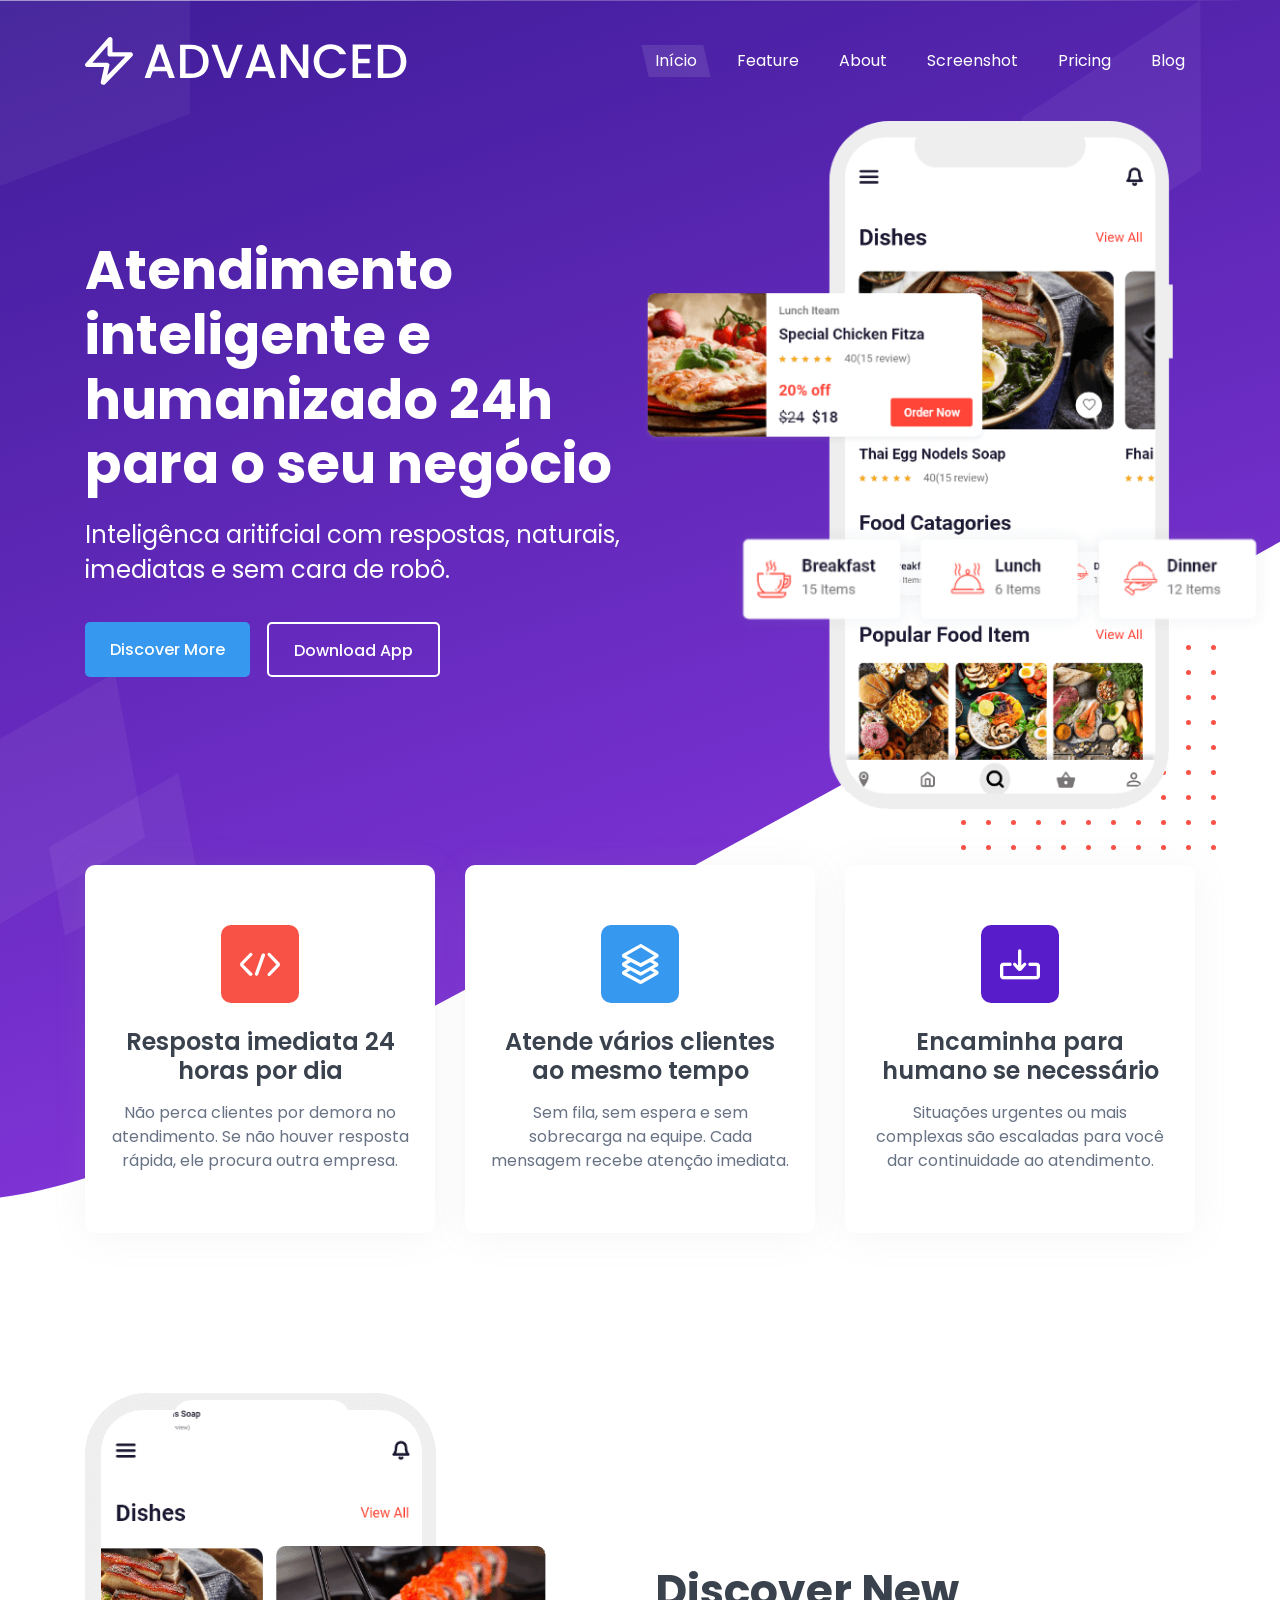
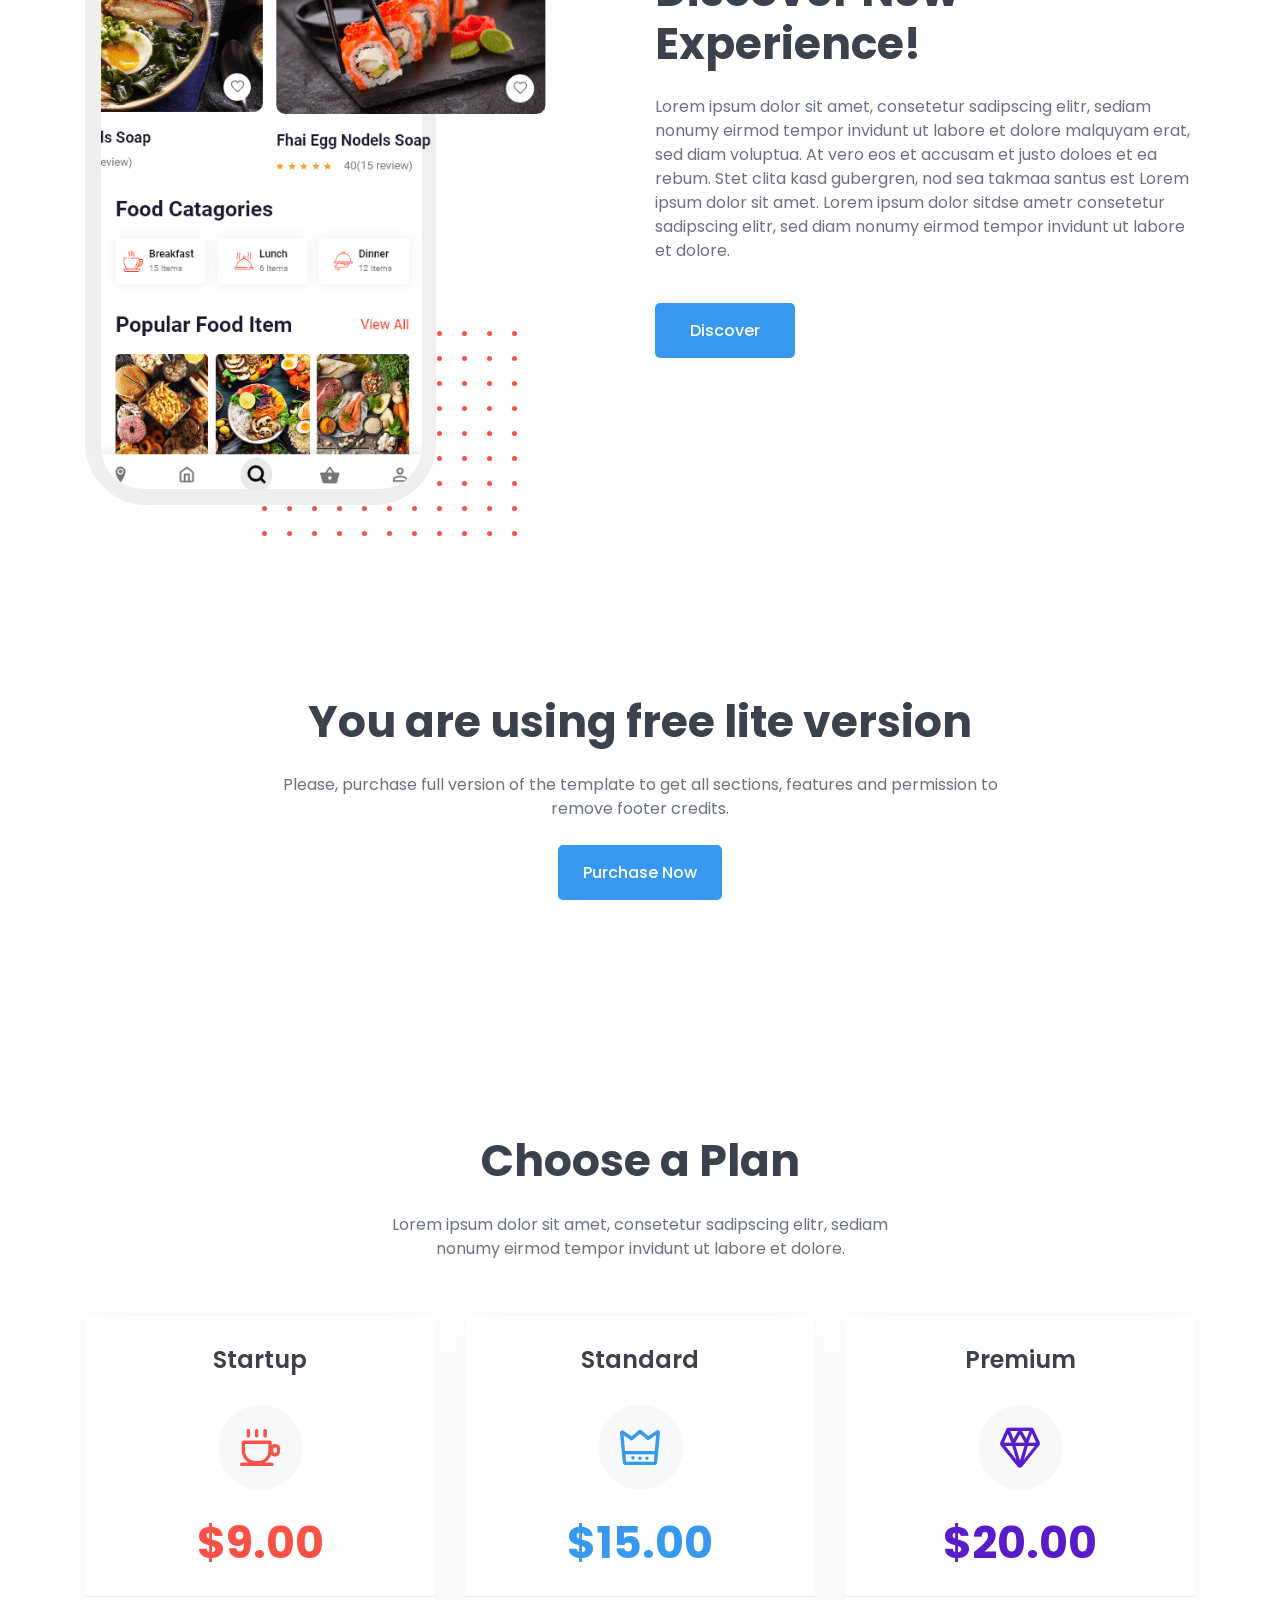
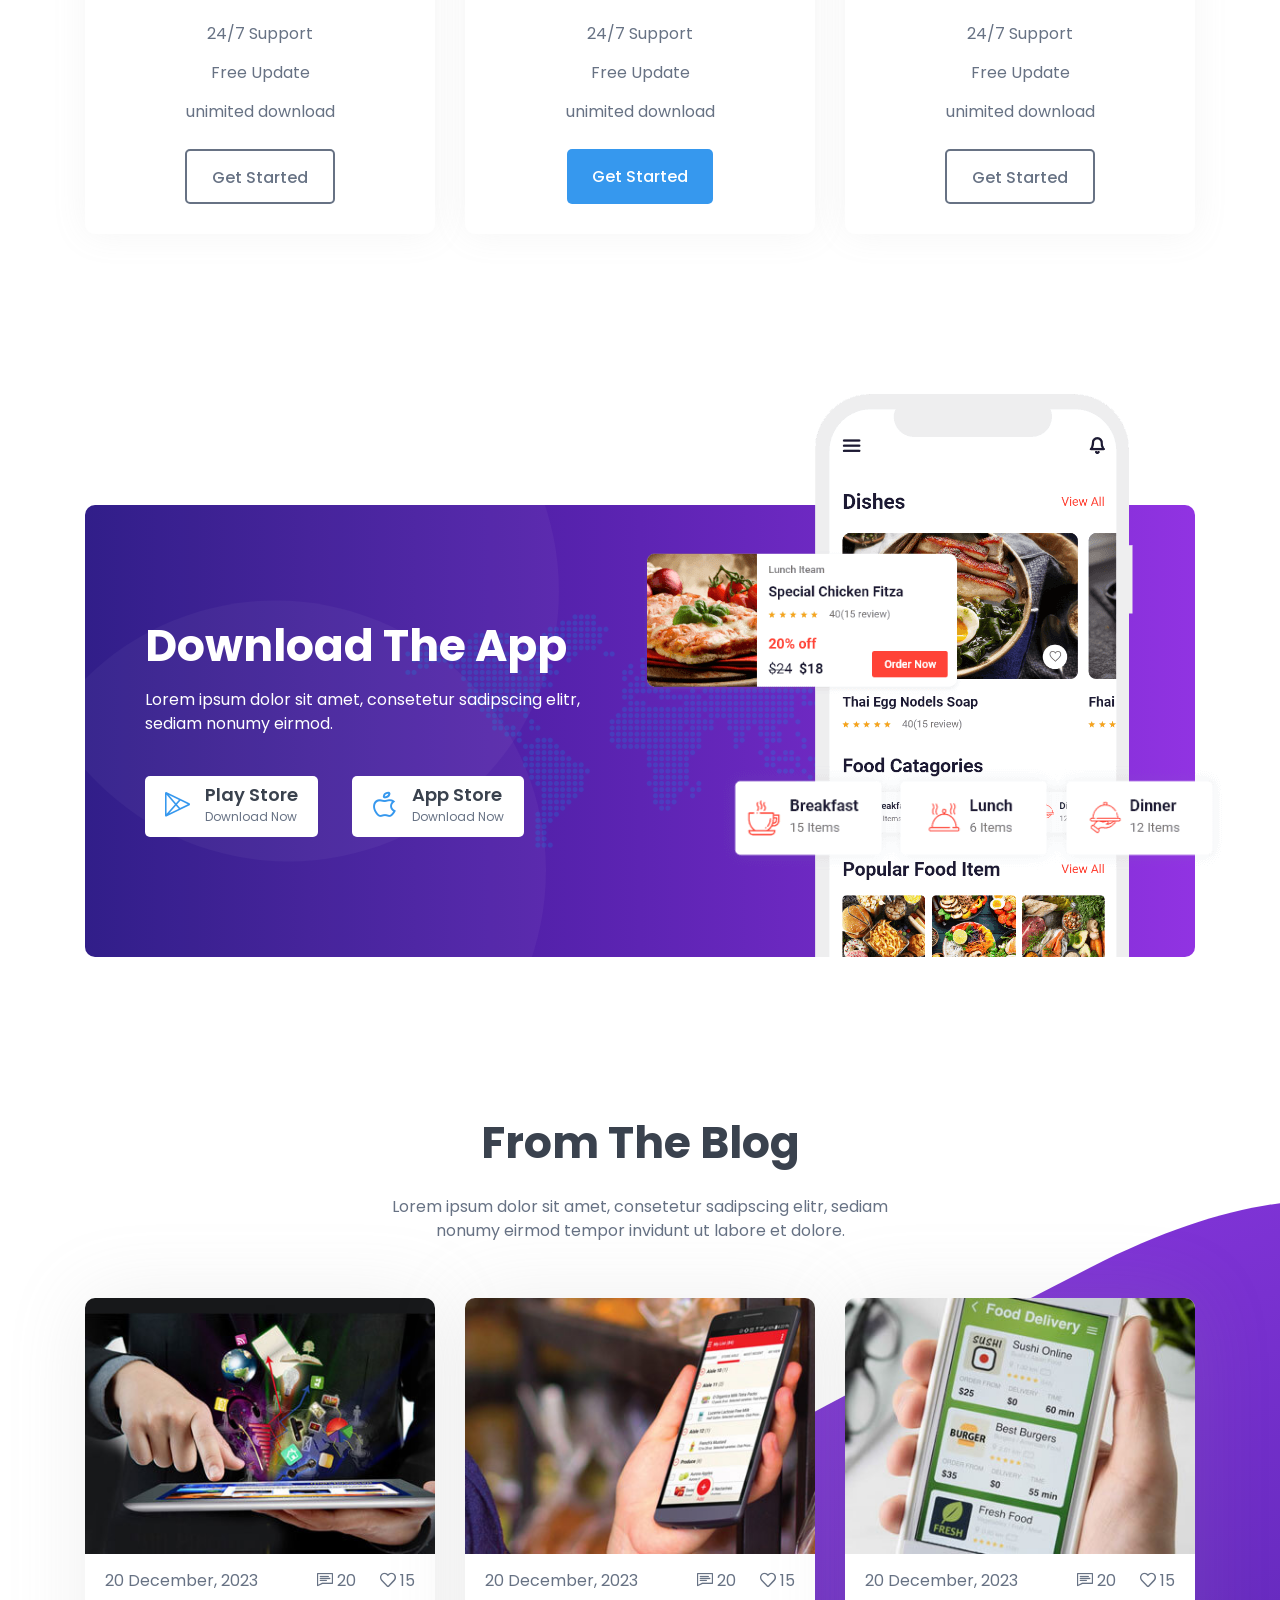
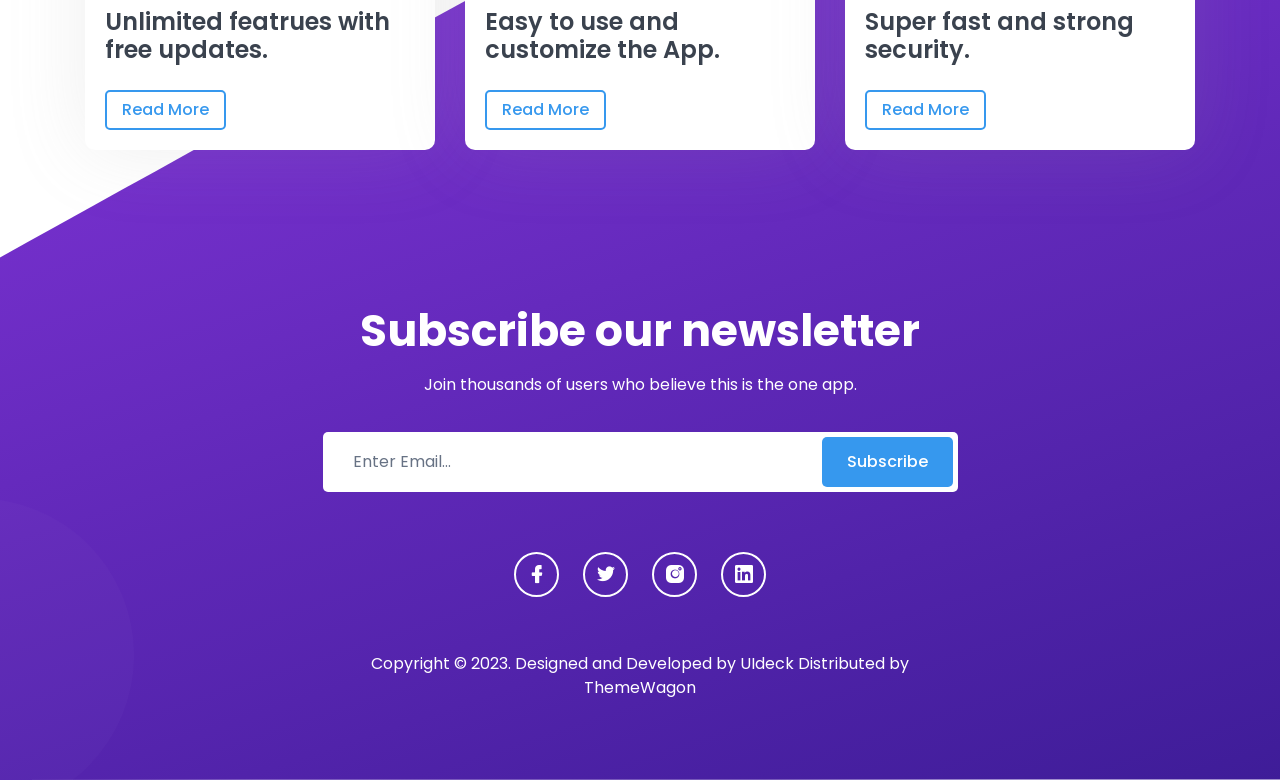
==== commit a4c980a2: "Descrição das mudanças" ====
--- a/index.html
+++ b/index.html
@@ -115,7 +115,7 @@
                     <div class="col-lg-6">
                         <div class="header_hero_content mt-45">
                             <h2 class="header_title wow fadeInLeftBig" data-wow-duration="1.3s" data-wow-delay="0.2s">Atendimento inteligente e humanizado 24h para o seu negócio</h2>
-                            <p class="wow fadeInLeftBig" data-wow-duration="1.3s" data-wow-delay="0.6s">Respostas rápidas, naturais, imediatas e sem cara de robô.</p>
+                            <p class="wow fadeInLeftBig" data-wow-duration="1.3s" data-wow-delay="0.6s">Inteligênca aritifcial com respostas, naturais, imediatas e sem cara de robô.</p>
                             <ul>
                                 <li><a class="main-btn wow fadeInUp" data-wow-duration="1.3s" data-wow-delay="1s" href="#">Discover More</a></li>
                                 <li><a class="main-btn main-btn-2 wow fadeInUp" data-wow-duration="1.3s" data-wow-delay="1.4s" href="#">Download App</a></li>
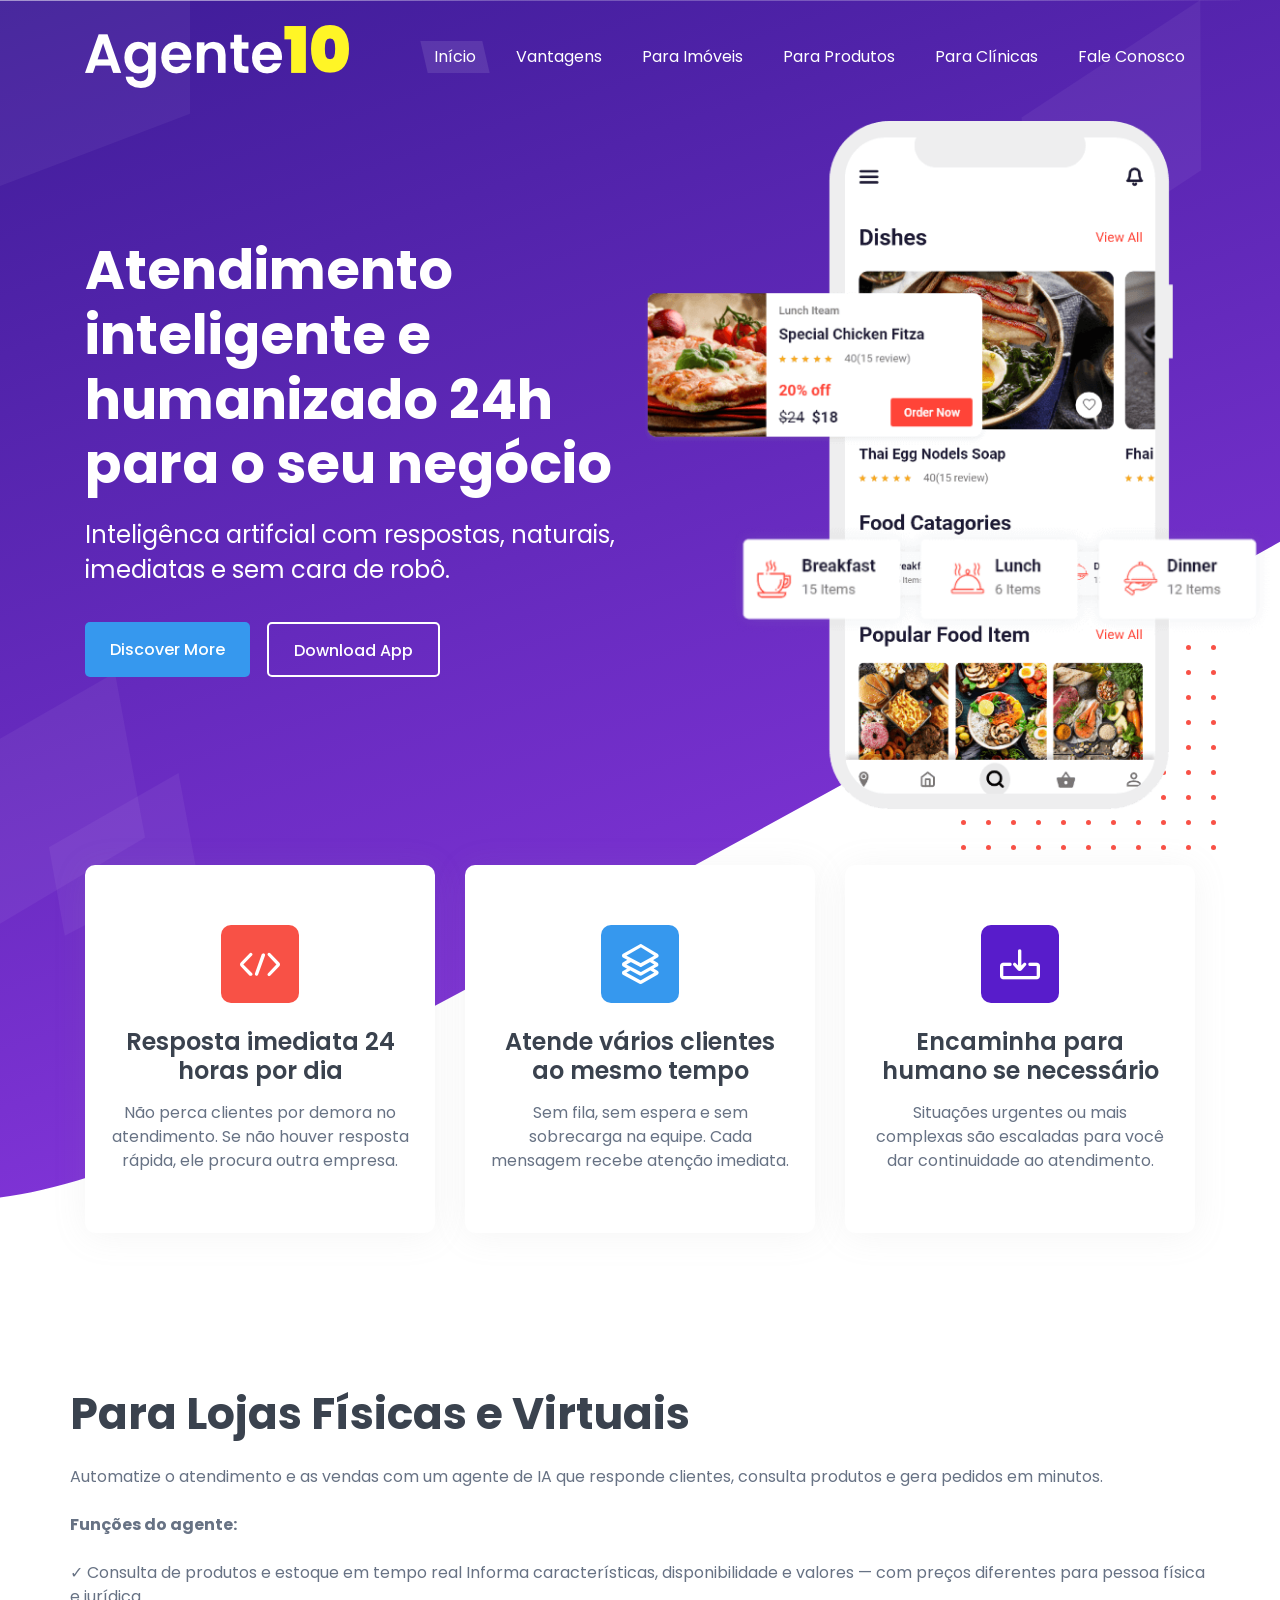
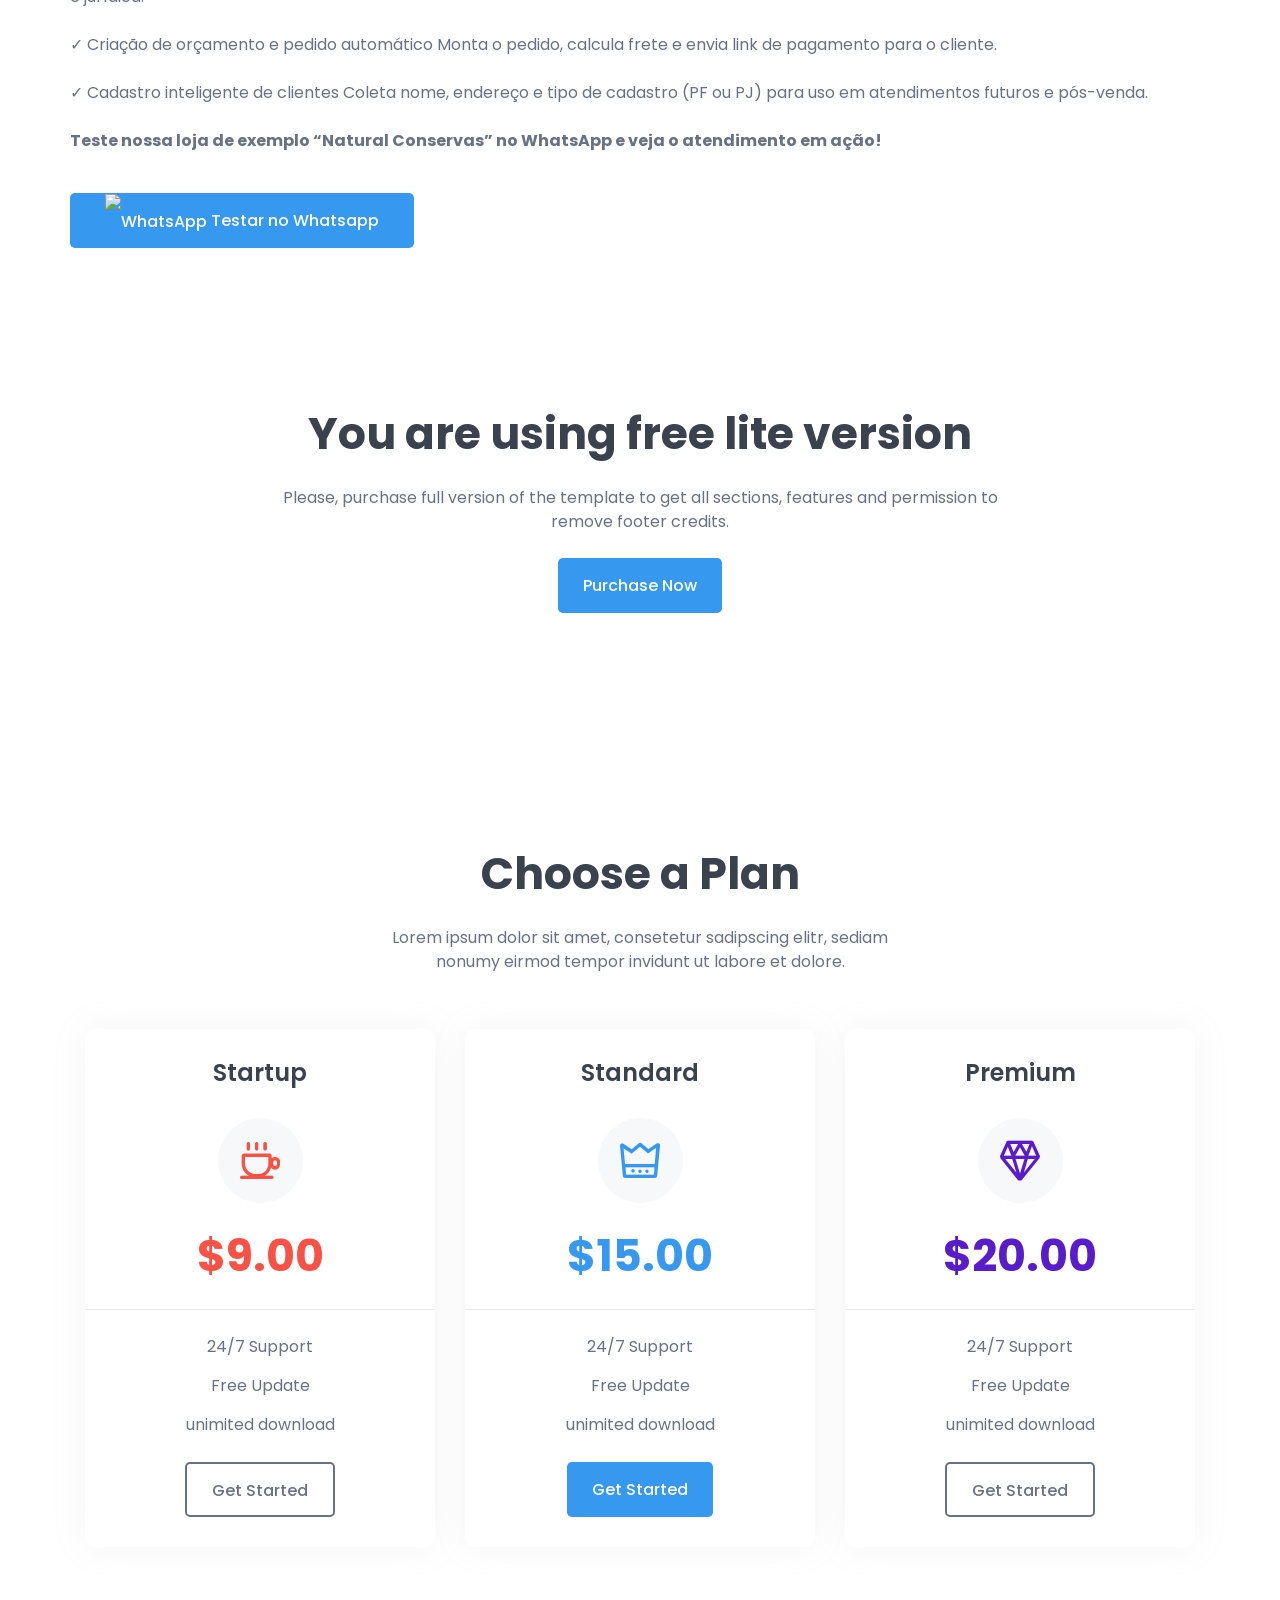
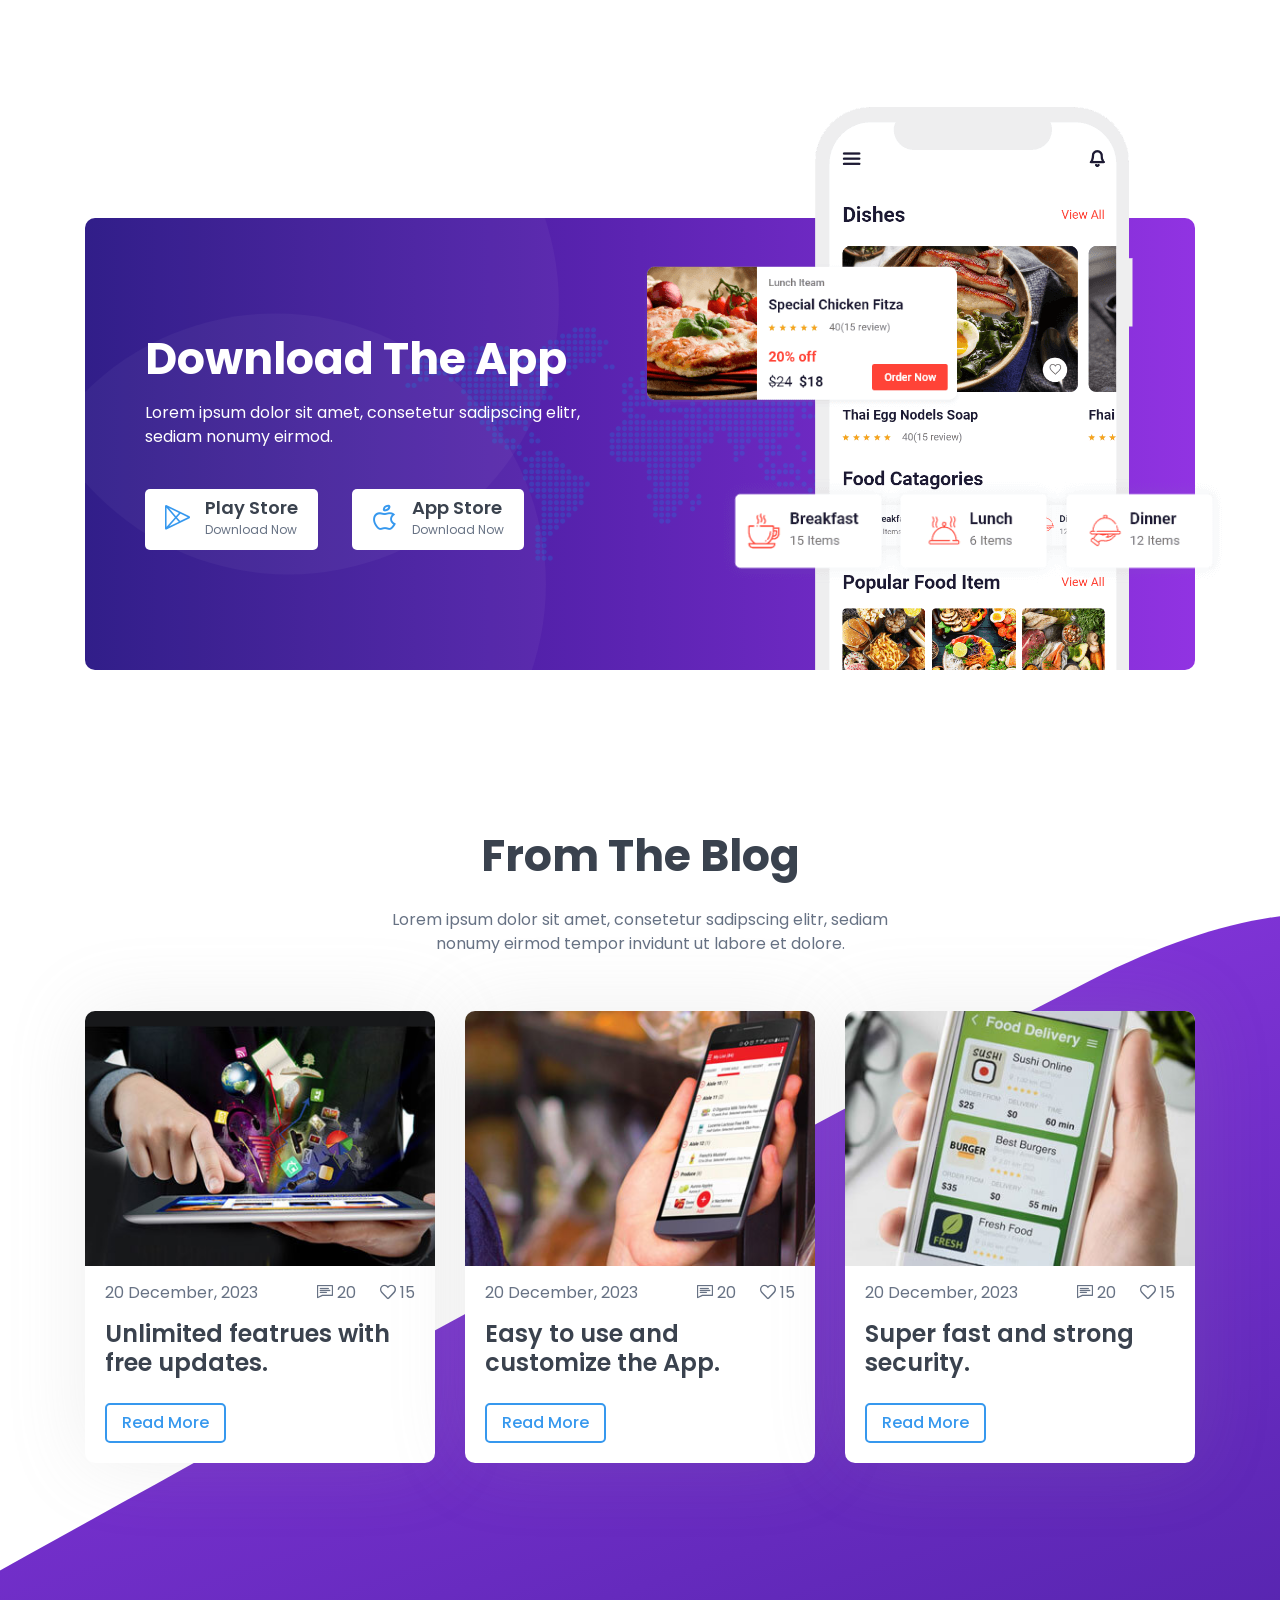
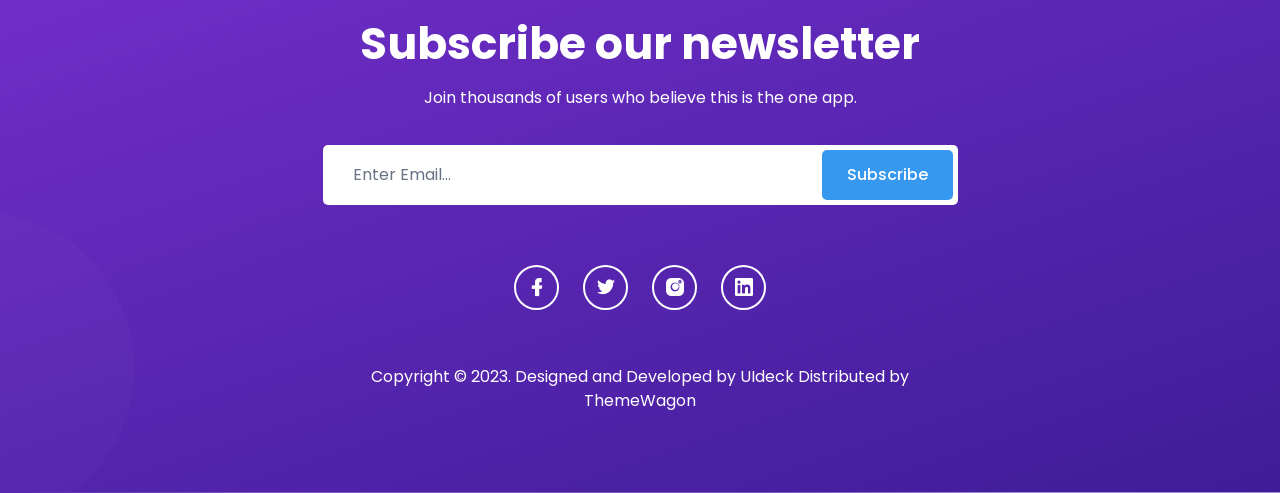
==== commit 5cead787: "Descrição das mudanças" ====
--- a/index.html
+++ b/index.html
@@ -69,7 +69,7 @@
                     <div class="col-lg-12">
                         <nav class="navbar navbar-expand-lg">
                             <a class="navbar-brand" href="index.html">
-                                <img src="assets/images/logo.svg" alt="Logo">
+                                <img src="assets/images/logo.png" alt="Logo">
                             </a>
                             <button class="navbar-toggler" type="button" data-toggle="collapse" data-target="#navbarSupportedContent" aria-controls="navbarSupportedContent" aria-expanded="false" aria-label="Toggle navigation">
                                 <span class="toggler-icon"></span>
@@ -83,19 +83,19 @@
                                         <a class="page-scroll" href="#home">Início</a>
                                     </li>
                                     <li class="nav-item">
-                                        <a class="page-scroll" href="#features">Feature</a>
+                                        <a class="page-scroll" href="#features">Vantagens</a>
                                     </li>
                                     <li class="nav-item">
-                                        <a class="page-scroll" href="#about">About</a>
+                                        <a class="page-scroll" href="#about">Para Imóveis</a>
                                     </li>
                                     <li class="nav-item">
-                                        <a class="page-scroll" href="#screenshot">Screenshot</a>
+                                        <a class="page-scroll" href="#screenshot">Para Produtos</a>
                                     </li>
                                     <li class="nav-item">
-                                        <a class="page-scroll" href="#pricing">Pricing</a>
+                                        <a class="page-scroll" href="#pricing">Para Clínicas</a>
                                     </li>                                    
                                     <li class="nav-item">
-                                        <a class="page-scroll" href="#blog">Blog</a>
+                                        <a class="page-scroll" href="#blog">Fale Conosco</a>
                                     </li>
                                 </ul>
                             </div> <!-- navbar collapse -->
@@ -115,7 +115,7 @@
                     <div class="col-lg-6">
                         <div class="header_hero_content mt-45">
                             <h2 class="header_title wow fadeInLeftBig" data-wow-duration="1.3s" data-wow-delay="0.2s">Atendimento inteligente e humanizado 24h para o seu negócio</h2>
-                            <p class="wow fadeInLeftBig" data-wow-duration="1.3s" data-wow-delay="0.6s">Inteligênca aritifcial com respostas, naturais, imediatas e sem cara de robô.</p>
+                            <p class="wow fadeInLeftBig" data-wow-duration="1.3s" data-wow-delay="0.6s">Inteligênca artifcial com respostas, naturais, imediatas e sem cara de robô.</p>
                             <ul>
                                 <li><a class="main-btn wow fadeInUp" data-wow-duration="1.3s" data-wow-delay="1s" href="#">Discover More</a></li>
                                 <li><a class="main-btn main-btn-2 wow fadeInUp" data-wow-duration="1.3s" data-wow-delay="1.4s" href="#">Download App</a></li>
@@ -186,22 +186,41 @@
     <section id="about" class="about_area pt-30 pb-80">
         <div class="container">
             <div class="row align-items-center">
-                <div class="col-lg-6 col-md-9">
+        
+                <div class="col-lg-6XX">
+                    <div class="about_content mt-45 wow fadeInLeftBig" data-wow-duration="1.3s" data-wow-delay="0.5s">
+                        <div class="section_title">
+                            <h4 class="title">Para Lojas Físicas e Virtuais</h4>
+                            <p>Automatize o atendimento e as vendas com um agente de IA que responde clientes, consulta produtos e gera pedidos em minutos.</br></br>
+
+<b>Funções do agente:</b>
+</br></br>
+✓ Consulta de produtos e estoque em tempo real
+Informa características, disponibilidade e valores — com preços diferentes para pessoa física e jurídica.
+</br></br>
+✓ Criação de orçamento e pedido automático
+Monta o pedido, calcula frete e envia link de pagamento para o cliente.
+</br></br>
+✓ Cadastro inteligente de clientes
+Coleta nome, endereço e tipo de cadastro (PF ou PJ) para uso em atendimentos futuros e pós-venda.
+</br></br>
+<b>Teste nossa loja de exemplo “Natural Conservas” no WhatsApp e veja o atendimento em ação!</b>
+</p>
+                        </div>
+                        <a class="main-btn" href="https://wa.me/5515997731087" target="_blank">  <img src="https://upload.wikimedia.org/wikipedia/commons/6/6b/WhatsApp.svg" 
+       alt="WhatsApp" 
+       style="width:25px; height:25px;"> Testar no Whatsapp</a>
+                        
+                    </div> <!-- about image -->
+                </div>
+<!--
+	        <div class="col-lg-6 col-md-9">
                     <div class="about_image mt-50 wow fadeInRightBig" data-wow-duration="1.3s" data-wow-delay="0.5s">
                         <img class="image" src="assets/images/about.png" alt="about">
                         <img class="dots" src="assets/images/dots.svg" alt="dots">
-                    </div> <!-- about image -->
-                </div>
-                <div class="col-lg-6">
-                    <div class="about_content mt-45 wow fadeInLeftBig" data-wow-duration="1.3s" data-wow-delay="0.5s">
-                        <div class="section_title">
-                            <h4 class="title">Discover New Experience!</h4>
-                            <p>Lorem ipsum dolor sit amet, consetetur sadipscing elitr, sediam nonumy eirmod tempor invidunt ut labore et dolore malquyam erat, sed diam voluptua. At vero eos et accusam et justo doloes et ea rebum. Stet clita kasd gubergren, nod sea takmaa santus est Lorem ipsum dolor sit amet. Lorem ipsum dolor sitdse ametr consetetur sadipscing elitr, sed diam nonumy eirmod tempor invidunt ut labore et dolore.</p>
-                        </div>
-                        <a class="main-btn" href="#">Discover</a>
-                        
-                    </div> <!-- about image -->
-                </div>
+                    </div>  about image 
+                </div>
+-->
             </div> <!-- row -->
         </div> <!-- container -->
     </section>
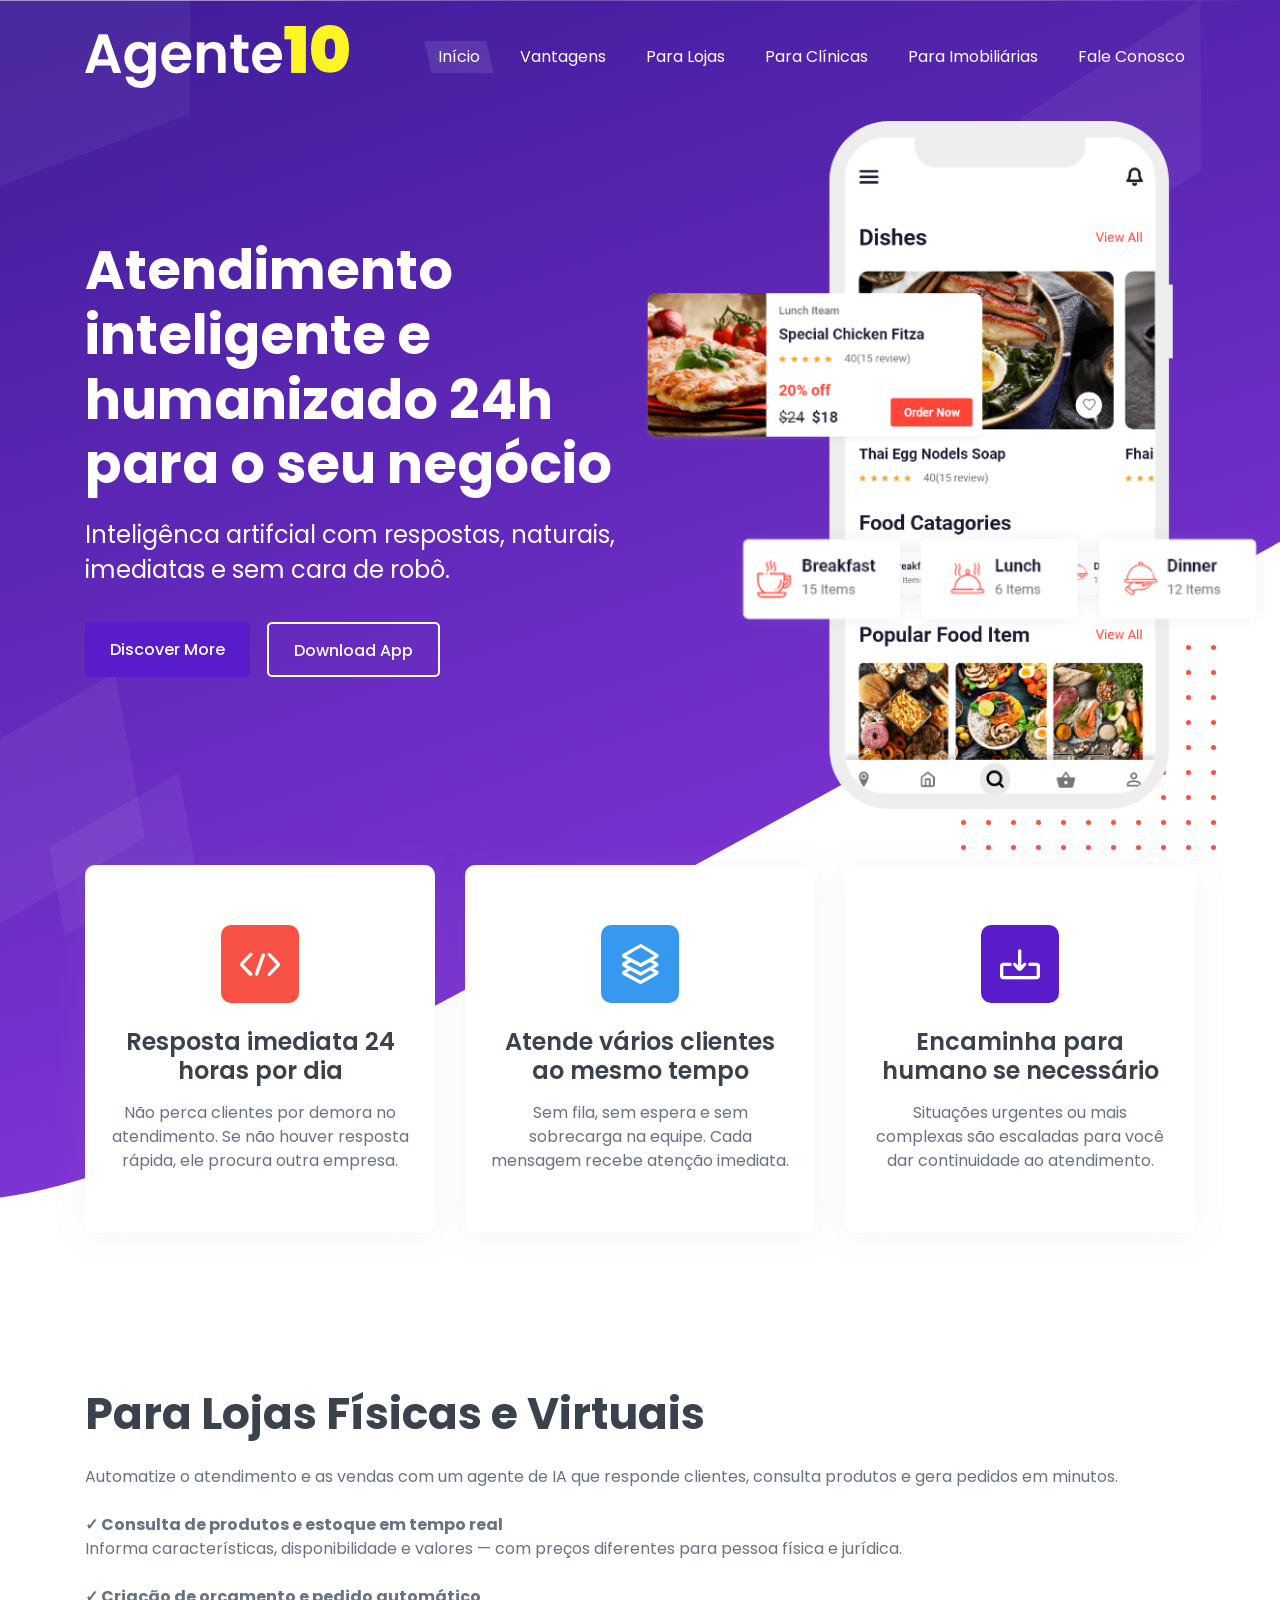
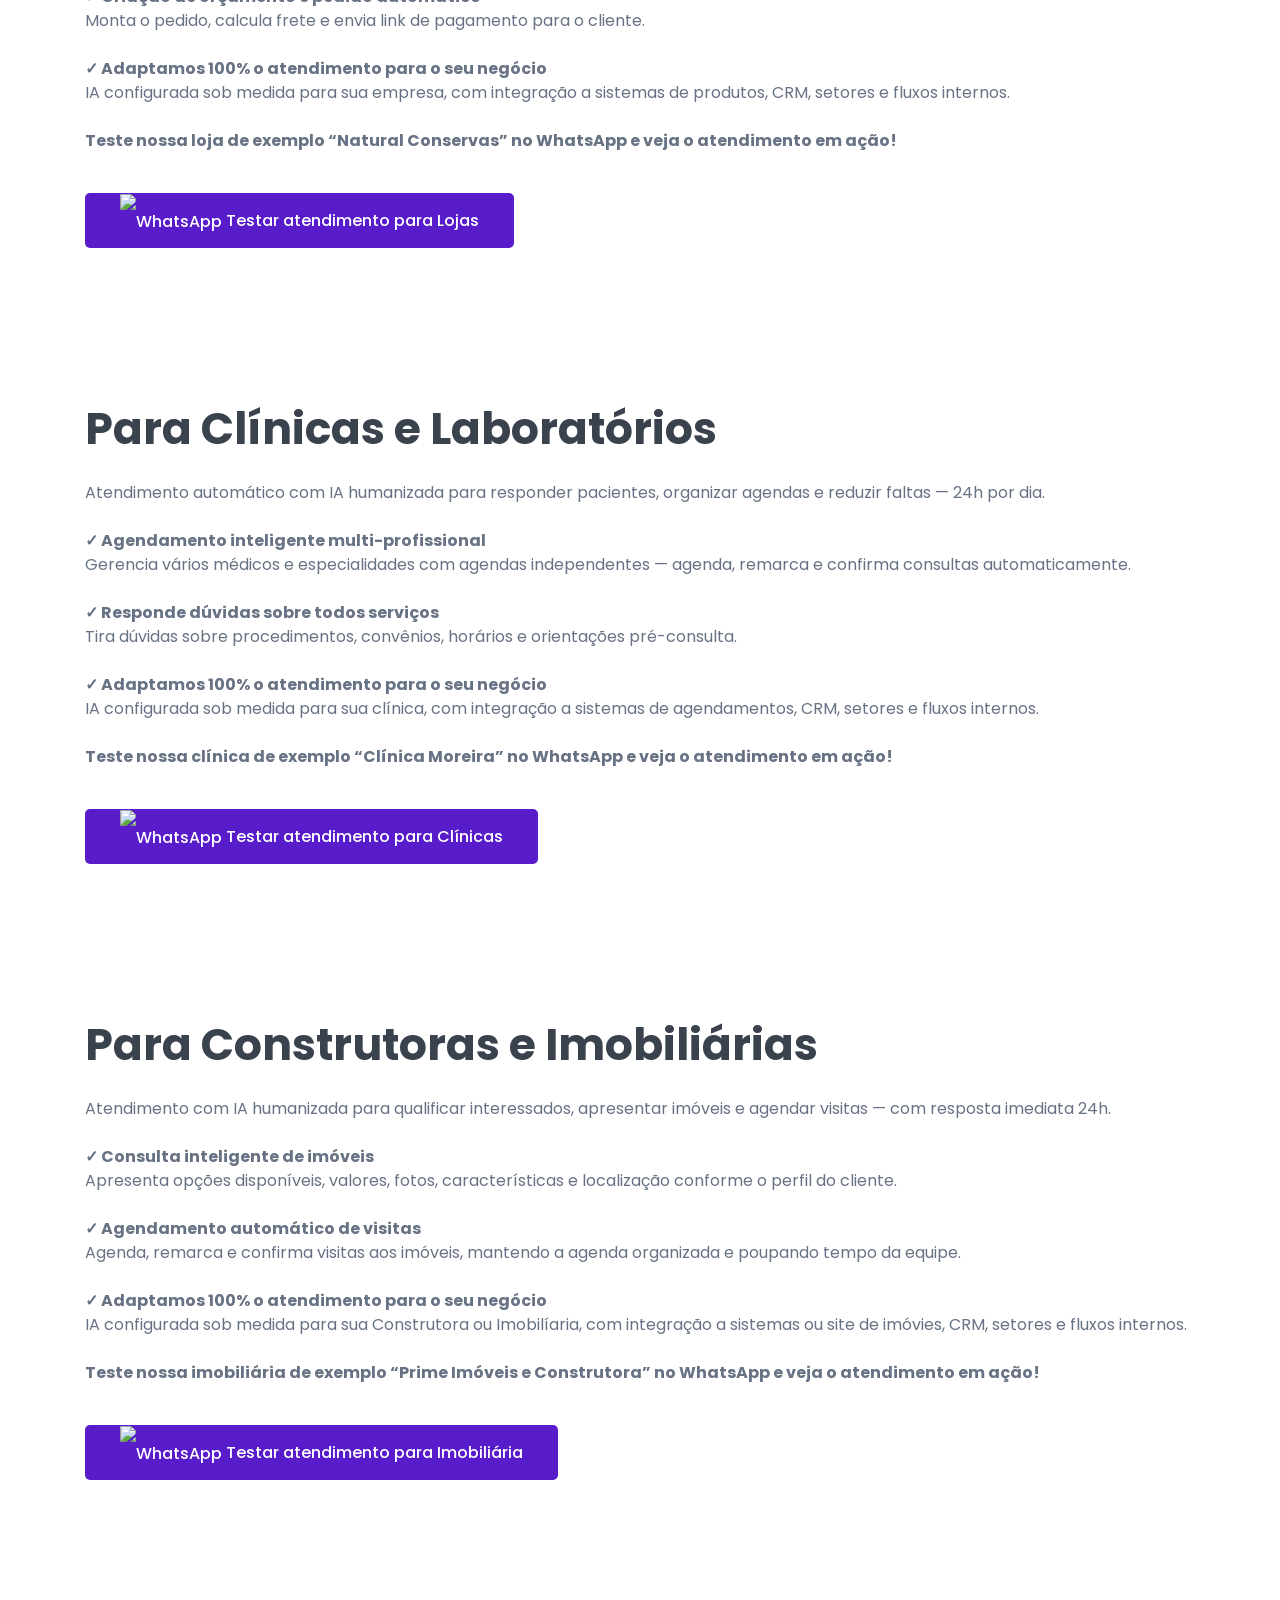
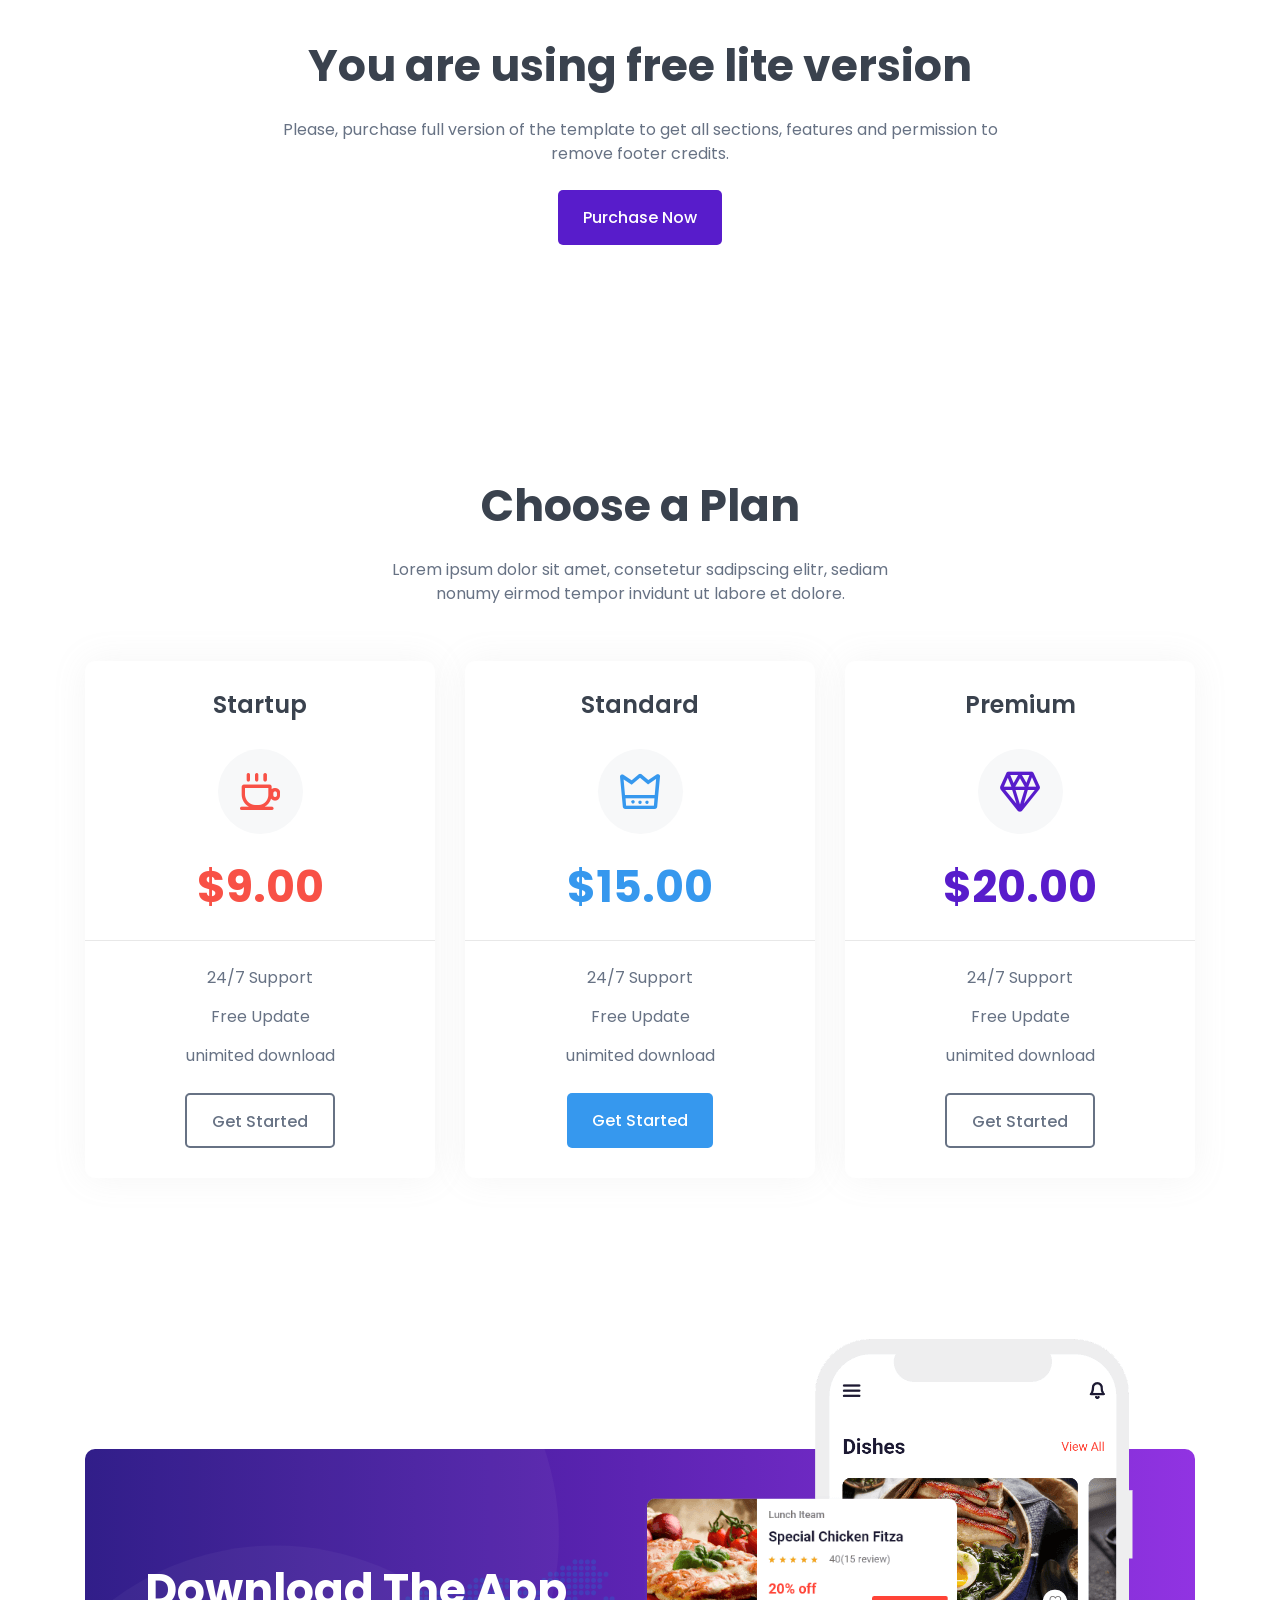
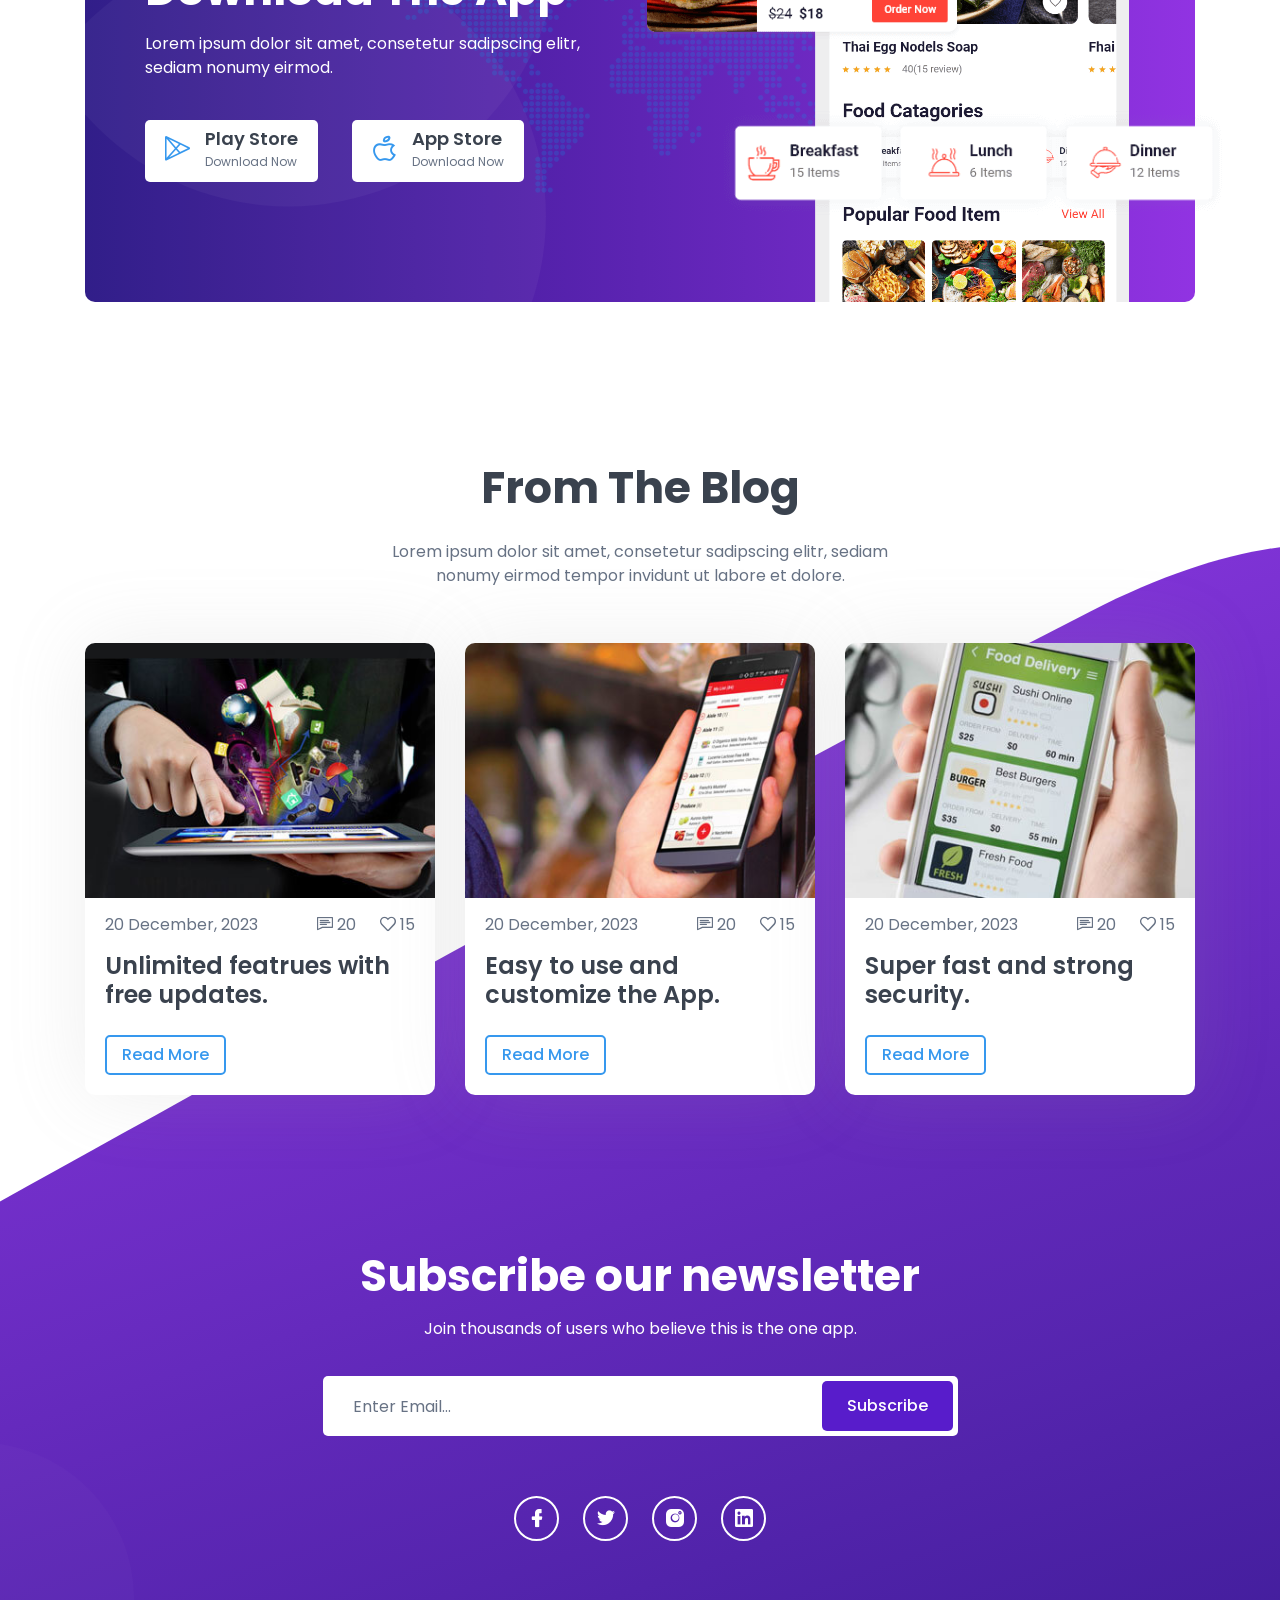
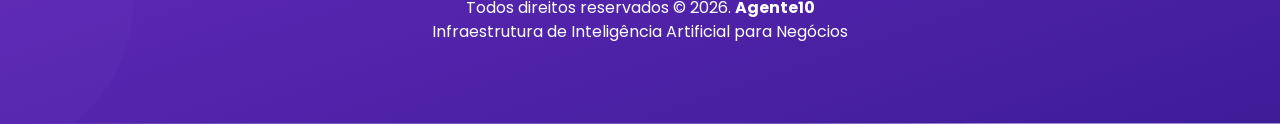
==== commit 37ab2fa1: "Descrição das mudanças" ====
--- a/index.html
+++ b/index.html
@@ -5,7 +5,7 @@
     <meta charset="utf-8">
     
     <!--====== Title ======-->
-    <title>Advanced - App Landing Page Template</title>
+    <title>Agente 10 - Atendimento humanizado 24 horas por dia para sua empresa</title>
     
     <meta name="description" content="">
     <meta name="viewport" content="width=device-width, initial-scale=1">
@@ -86,16 +86,16 @@
                                         <a class="page-scroll" href="#features">Vantagens</a>
                                     </li>
                                     <li class="nav-item">
-                                        <a class="page-scroll" href="#about">Para Imóveis</a>
+                                        <a class="page-scroll" href="#lojas">Para Lojas</a>
                                     </li>
                                     <li class="nav-item">
-                                        <a class="page-scroll" href="#screenshot">Para Produtos</a>
+                                        <a class="page-scroll" href="#clinicas">Para Clínicas</a>
                                     </li>
                                     <li class="nav-item">
-                                        <a class="page-scroll" href="#pricing">Para Clínicas</a>
+                                        <a class="page-scroll" href="#imoveis">Para Imobiliárias</a>
                                     </li>                                    
                                     <li class="nav-item">
-                                        <a class="page-scroll" href="#blog">Fale Conosco</a>
+                                        <a class="page-scroll" href="#contato">Fale Conosco</a>
                                     </li>
                                 </ul>
                             </div> <!-- navbar collapse -->
@@ -183,36 +183,40 @@
     
     <!--====== ABOUT PART START ======-->
 
-    <section id="about" class="about_area pt-30 pb-80">
+    <section id="lojas" class="about_area pt-30 pb-80">
         <div class="container">
             <div class="row align-items-center">
         
-                <div class="col-lg-6XX">
+                <div class="col-lg">
                     <div class="about_content mt-45 wow fadeInLeftBig" data-wow-duration="1.3s" data-wow-delay="0.5s">
                         <div class="section_title">
                             <h4 class="title">Para Lojas Físicas e Virtuais</h4>
                             <p>Automatize o atendimento e as vendas com um agente de IA que responde clientes, consulta produtos e gera pedidos em minutos.</br></br>
 
-<b>Funções do agente:</b>
-</br></br>
-✓ Consulta de produtos e estoque em tempo real
+<b>✓ Consulta de produtos e estoque em tempo real</b></br>
 Informa características, disponibilidade e valores — com preços diferentes para pessoa física e jurídica.
 </br></br>
-✓ Criação de orçamento e pedido automático
+<b>✓ Criação de orçamento e pedido automático</b></br>
 Monta o pedido, calcula frete e envia link de pagamento para o cliente.
 </br></br>
-✓ Cadastro inteligente de clientes
+<!--
+<b>✓ Cadastro inteligente de clientes</b></br>
 Coleta nome, endereço e tipo de cadastro (PF ou PJ) para uso em atendimentos futuros e pós-venda.
+</br></br>
+-->
+<b>✓ Adaptamos 100% o atendimento para o seu negócio</b></br>
+IA configurada sob medida para sua empresa, com integração a sistemas de produtos, CRM, setores e fluxos internos.
 </br></br>
 <b>Teste nossa loja de exemplo “Natural Conservas” no WhatsApp e veja o atendimento em ação!</b>
 </p>
                         </div>
                         <a class="main-btn" href="https://wa.me/5515997731087" target="_blank">  <img src="https://upload.wikimedia.org/wikipedia/commons/6/6b/WhatsApp.svg" 
        alt="WhatsApp" 
-       style="width:25px; height:25px;"> Testar no Whatsapp</a>
+       style="width:25px; height:25px;"> Testar atendimento para Lojas</a>
                         
                     </div> <!-- about image -->
                 </div>
+
 <!--
 	        <div class="col-lg-6 col-md-9">
                     <div class="about_image mt-50 wow fadeInRightBig" data-wow-duration="1.3s" data-wow-delay="0.5s">
@@ -221,10 +225,109 @@
                     </div>  about image 
                 </div>
 -->
-            </div> <!-- row -->
-        </div> <!-- container -->
-    </section>
-
+
+            </div> <!-- row -->
+        </div> <!-- container -->
+    </section>
+    <section id="clinicas" class="about_area pt-30 pb-80">
+        <div class="container">
+            <div class="row align-items-center">
+        
+                <div class="col-lg">
+                    <div class="about_content mt-45 wow fadeInLeftBig" data-wow-duration="1.3s" data-wow-delay="0.5s">
+                        <div class="section_title">
+                            <h4 class="title">Para Clínicas e Laboratórios</h4>
+                            <p>Atendimento automático com IA humanizada para responder pacientes, organizar agendas e reduzir faltas — 24h por dia.</br></br>
+
+<b>✓ Agendamento inteligente multi-profissional</b></br>
+Gerencia vários médicos e especialidades com agendas independentes — agenda, remarca e confirma consultas automaticamente.
+
+</br></br>
+<b>✓ Responde dúvidas sobre todos serviços</b></br>
+Tira dúvidas sobre procedimentos, convênios, horários e orientações pré-consulta.
+
+</br></br>
+<!--
+<b>✓ Cadastro inteligente de clientes</b></br>
+Coleta nome, endereço e tipo de cadastro (PF ou PJ) para uso em atendimentos futuros e pós-venda.
+</br></br>
+-->
+<b>✓ Adaptamos 100% o atendimento para o seu negócio</b></br>
+IA configurada sob medida para sua clínica, com integração a sistemas de agendamentos, CRM, setores e fluxos internos.
+</br></br>
+<b>Teste nossa clínica de exemplo “Clínica Moreira” no WhatsApp e veja o atendimento em ação!</b>
+</p>
+                        </div>
+                        <a class="main-btn" href="https://wa.me/5511941513731" target="_blank">  <img src="https://upload.wikimedia.org/wikipedia/commons/6/6b/WhatsApp.svg" 
+       alt="WhatsApp" 
+       style="width:25px; height:25px;"> Testar atendimento para Clínicas</a>
+                        
+                    </div> <!-- about image -->
+                </div>
+
+<!--
+	        <div class="col-lg-6 col-md-9">
+                    <div class="about_image mt-50 wow fadeInRightBig" data-wow-duration="1.3s" data-wow-delay="0.5s">
+                        <img class="image" src="assets/images/about.png" alt="about">
+                        <img class="dots" src="assets/images/dots.svg" alt="dots">
+                    </div>  about image 
+                </div>
+-->
+
+            </div> <!-- row -->
+        </div> <!-- container -->
+    </section>
+
+
+
+    <section id="imoveis" class="about_area pt-30 pb-80">
+        <div class="container">
+            <div class="row align-items-center">
+        
+                <div class="col-lg">
+                    <div class="about_content mt-45 wow fadeInLeftBig" data-wow-duration="1.3s" data-wow-delay="0.5s">
+                        <div class="section_title">
+                            <h4 class="title">Para Construtoras e Imobiliárias</h4>
+                            <p>Atendimento com IA humanizada para qualificar interessados, apresentar imóveis e agendar visitas — com resposta imediata 24h.</br></br>
+
+<b>✓ Consulta inteligente de imóveis</b></br>
+Apresenta opções disponíveis, valores, fotos, características e localização conforme o perfil do cliente.
+
+</br></br>
+<b>✓  Agendamento automático de visitas</b></br>
+Agenda, remarca e confirma visitas aos imóveis, mantendo a agenda organizada e poupando tempo da equipe.
+
+</br></br>
+<!--
+<b>✓ Cadastro inteligente de clientes</b></br>
+Coleta nome, endereço e tipo de cadastro (PF ou PJ) para uso em atendimentos futuros e pós-venda.
+</br></br>
+-->
+<b>✓ Adaptamos 100% o atendimento para o seu negócio</b></br>
+IA configurada sob medida para sua Construtora ou Imobilíaria, com integração a sistemas ou site de imóvies, CRM, setores e fluxos internos.
+</br></br>
+<b>Teste nossa imobiliária de exemplo “Prime Imóveis e Construtora” no WhatsApp e veja o atendimento em ação!</b>
+</p>
+                        </div>
+                        <a class="main-btn" href="https://wa.me/5515996862242" target="_blank">  <img src="https://upload.wikimedia.org/wikipedia/commons/6/6b/WhatsApp.svg" 
+       alt="WhatsApp" 
+       style="width:25px; height:25px;"> Testar atendimento para Imobiliária</a>
+                        
+                    </div> <!-- about image -->
+                </div>
+
+<!--
+	        <div class="col-lg-6 col-md-9">
+                    <div class="about_image mt-50 wow fadeInRightBig" data-wow-duration="1.3s" data-wow-delay="0.5s">
+                        <img class="image" src="assets/images/about.png" alt="about">
+                        <img class="dots" src="assets/images/dots.svg" alt="dots">
+                    </div>  about image 
+                </div>
+-->
+
+            </div> <!-- row -->
+        </div> <!-- container -->
+    </section>
     <!--====== ABOUT PART ENDS ======-->
     
     <!--====== APP FEATURES PART START ======-->
@@ -493,7 +596,7 @@
                         </ul>
                     </div> <!-- footer social -->
                     <div class="footer_copyright text-center mt-55">
-                        <p>Copyright &copy; 2023. Designed and Developed by <a href="https://uideck.com" target="_blank" rel="nofollow">UIdeck</a> Distributed by <a href="https://themewagon.com" target="_blank">ThemeWagon</a></p>
+                        <p>Todos direitos reservados &copy; 2026. <a href="https://agente10.shop" target="_blank" rel="nofollow"><b>Agente10</b></a></br>Infraestrutura de Inteligência Artificial para Negócios</p>
                     </div> <!-- footer copyright -->
                 </div>
             </div> <!-- row -->
--- a/assets/css/style.css
+++ b/assets/css/style.css
@@ -153,7 +153,7 @@
   z-index: 5;
   -webkit-transition: all 0.4s ease-out 0s;
   transition: all 0.4s ease-out 0s;
-  background-color: #3698EE;
+  background-color: #581ccb;
 }
 
 @media (max-width: 767px) {
@@ -163,10 +163,11 @@
     line-height: 45px;
     font-size: 14px;
   }
+	.main-btn{width: 100%}
 }
 
 .main-btn:hover {
-  background-color: rgba(54, 152, 238, 0.8);
+  background-color: #6536be;
   color: #fff;
   -webkit-box-shadow: 0 5px 15px rgba(0, 0, 0, 0.2);
   box-shadow: 0 5px 15px rgba(0, 0, 0, 0.2);
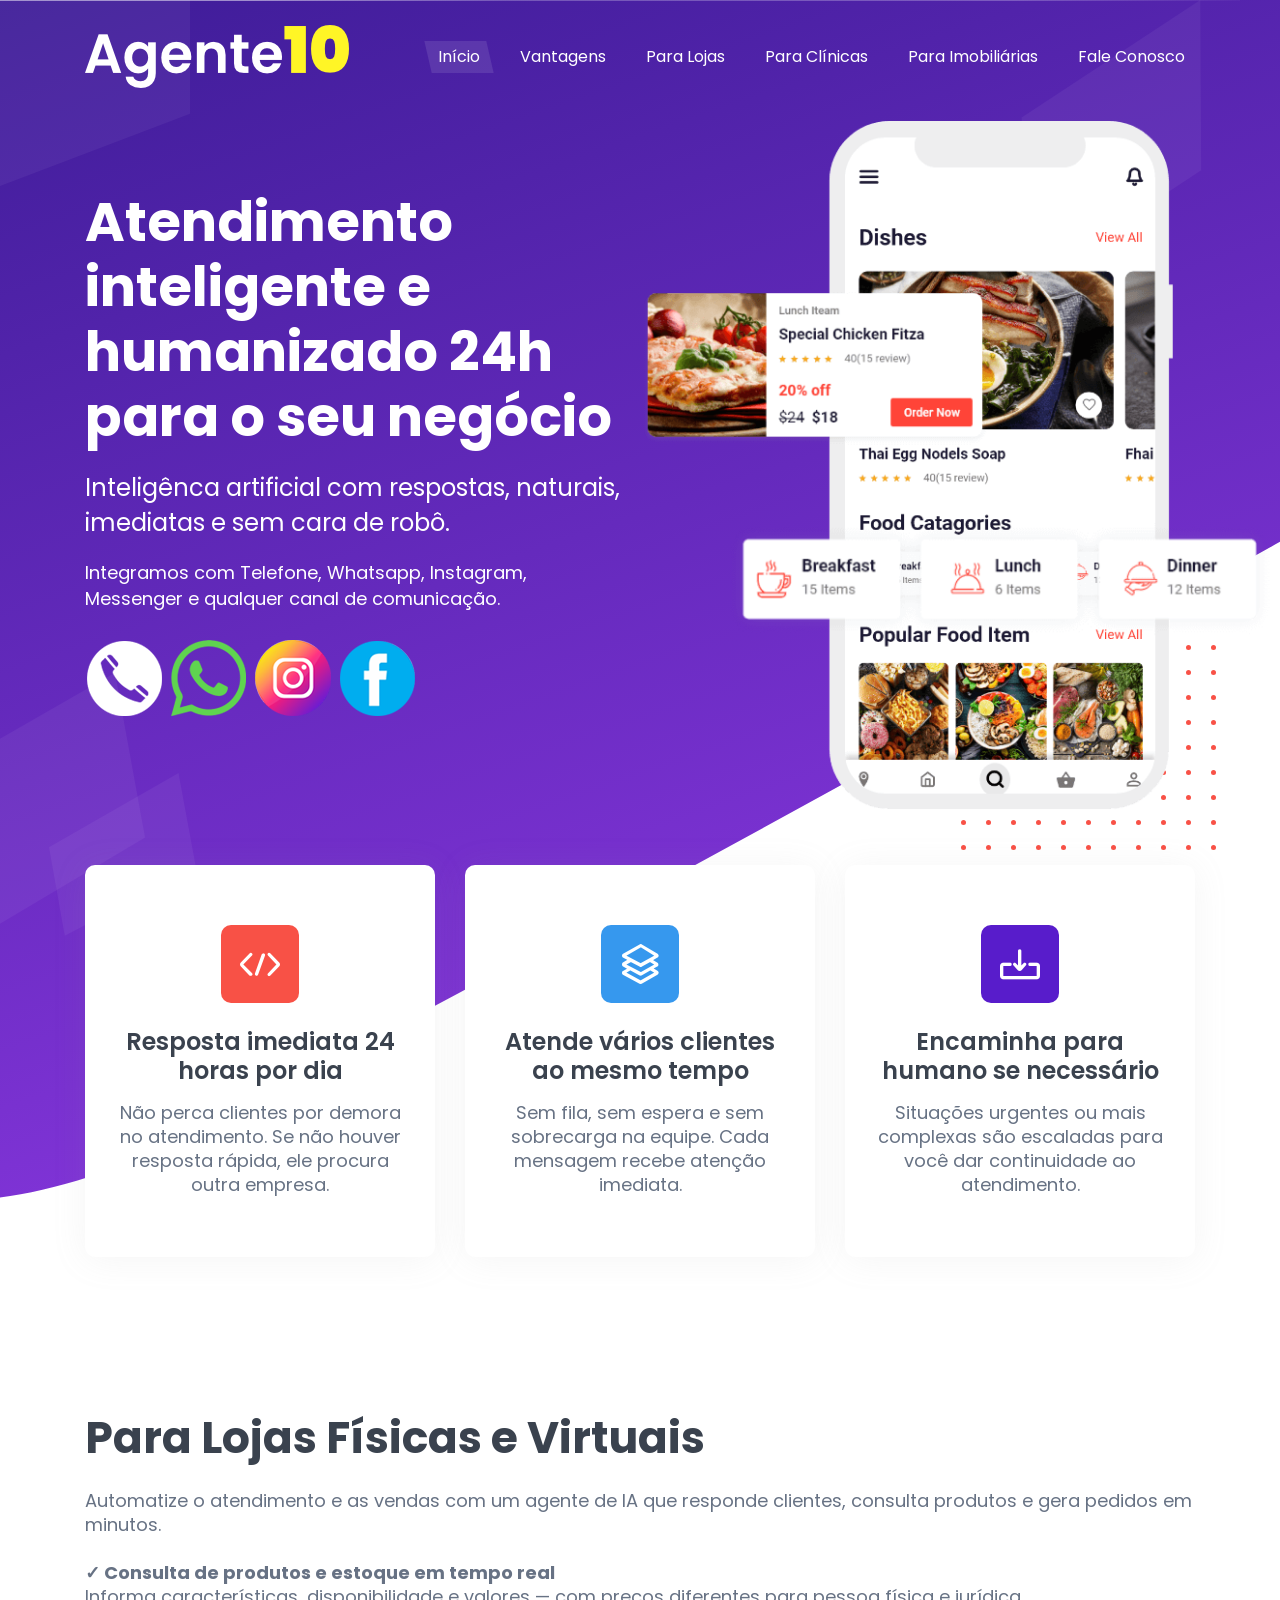
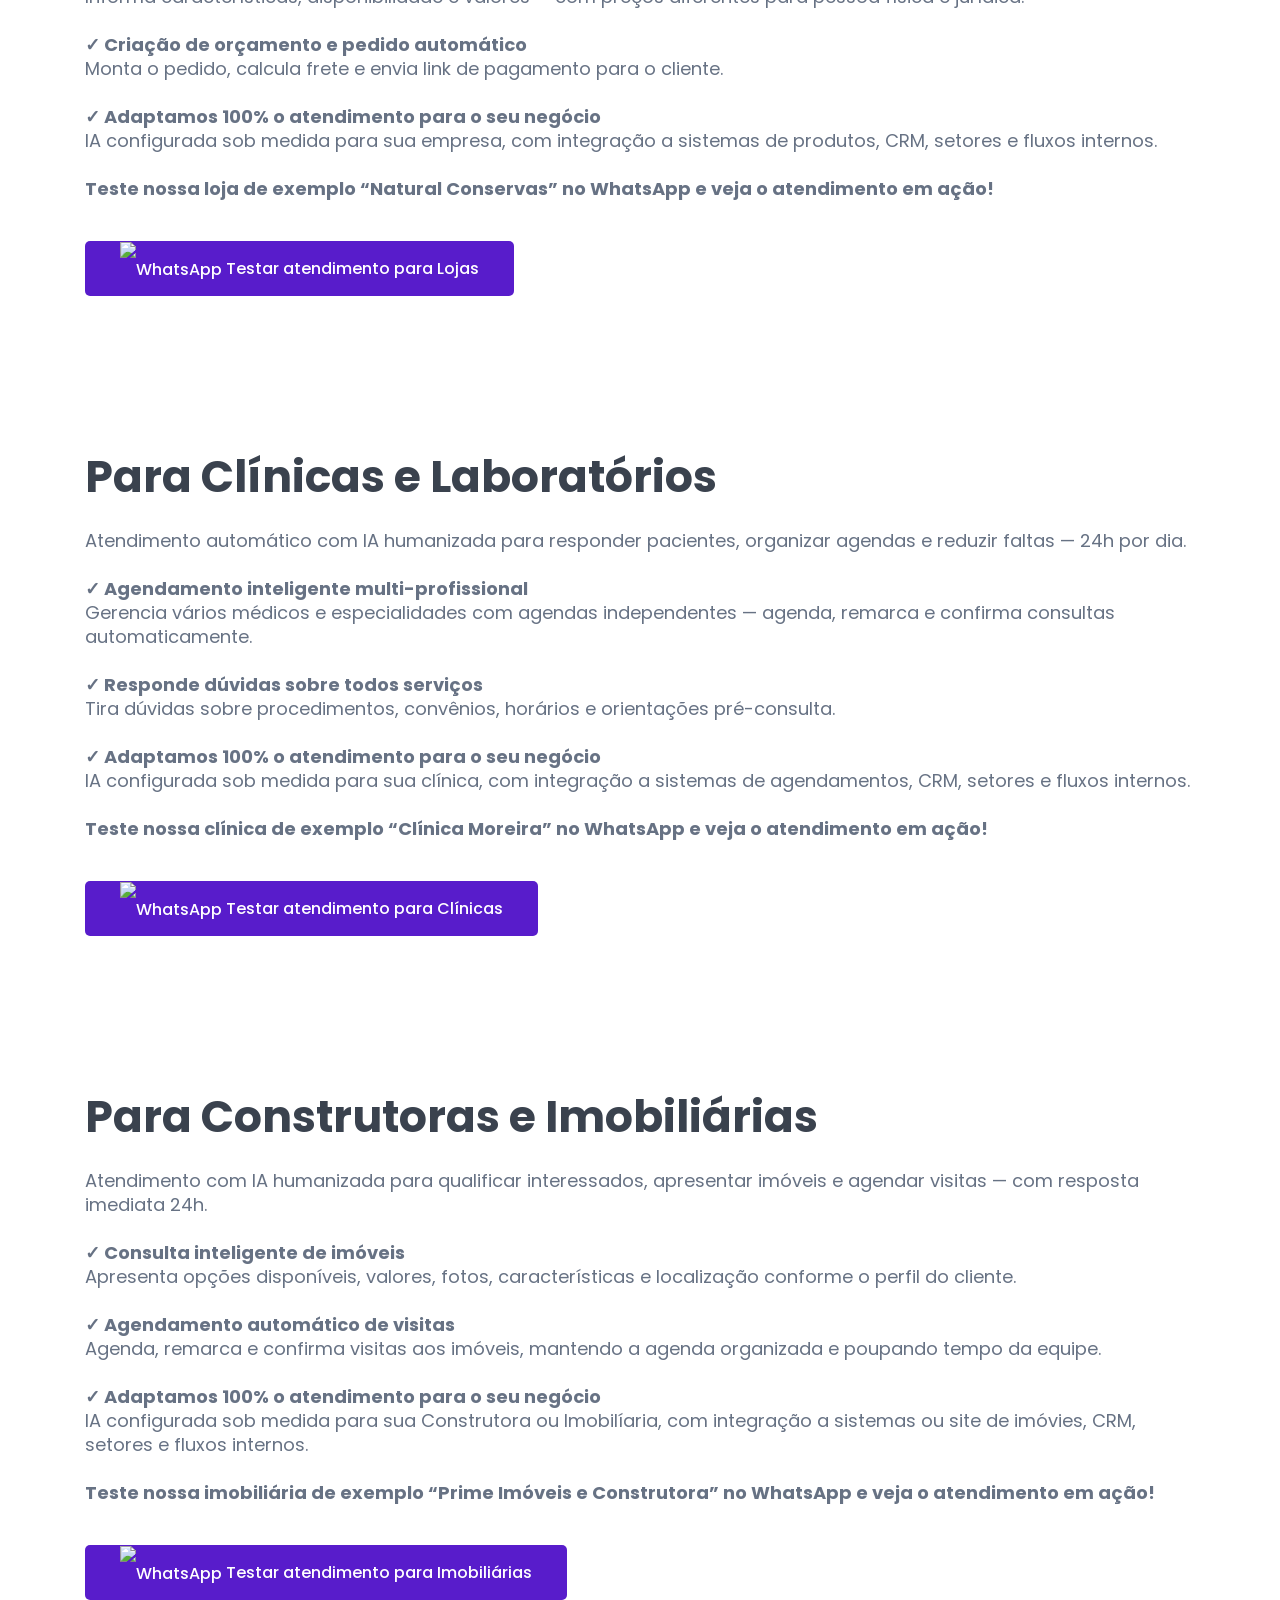
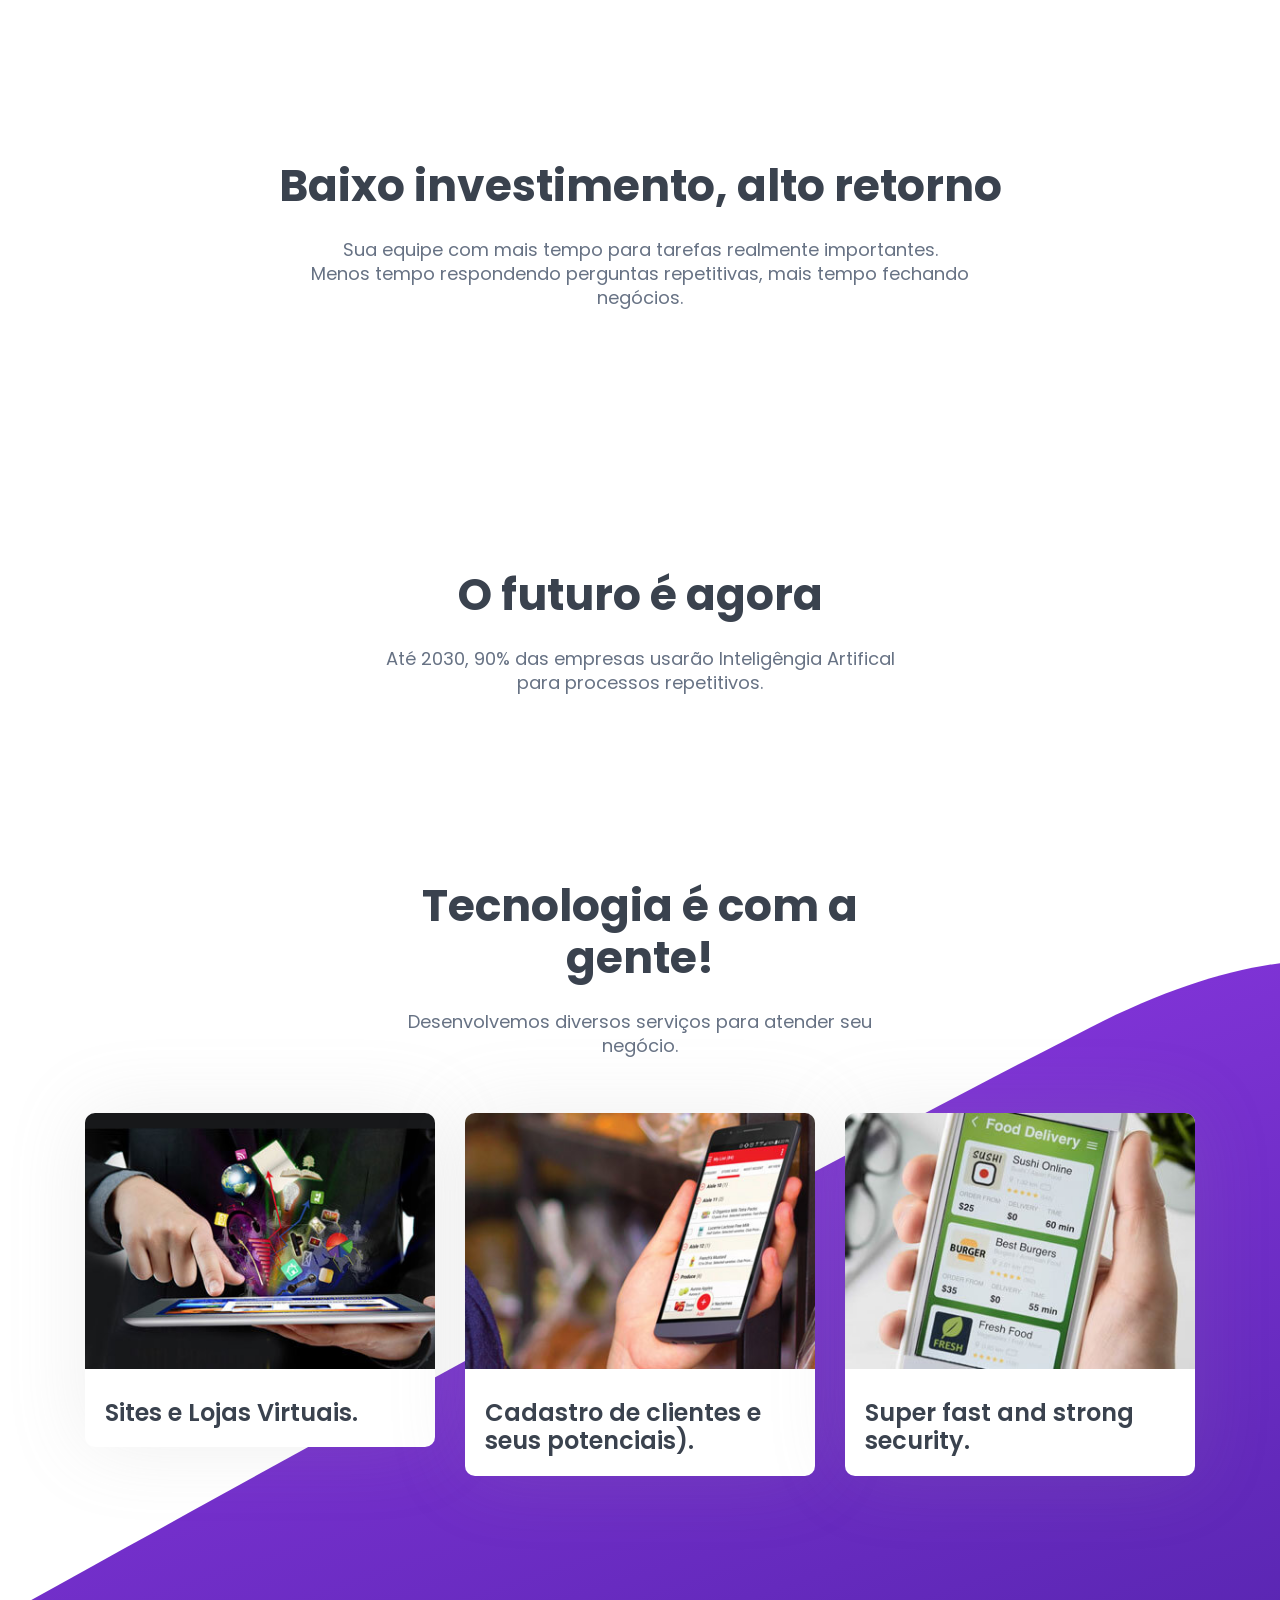
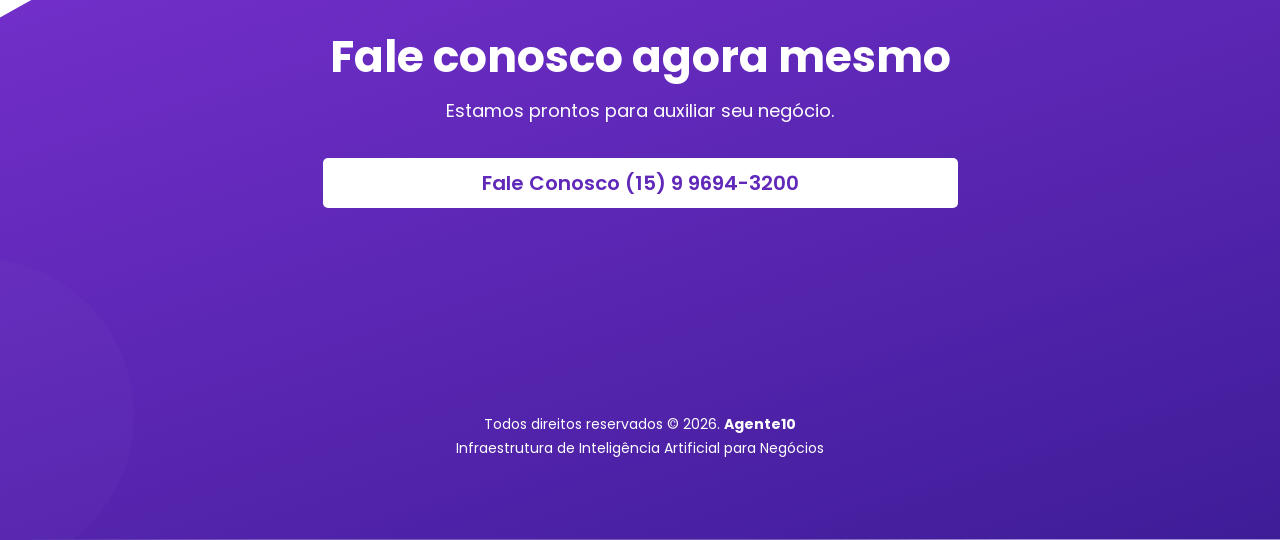
==== commit 58eb96c9: "Descrição das mudanças" ====
--- a/index.html
+++ b/index.html
@@ -115,10 +115,17 @@
                     <div class="col-lg-6">
                         <div class="header_hero_content mt-45">
                             <h2 class="header_title wow fadeInLeftBig" data-wow-duration="1.3s" data-wow-delay="0.2s">Atendimento inteligente e humanizado 24h para o seu negócio</h2>
-                            <p class="wow fadeInLeftBig" data-wow-duration="1.3s" data-wow-delay="0.6s">Inteligênca artifcial com respostas, naturais, imediatas e sem cara de robô.</p>
+                            <p class="wow fadeInLeftBig" data-wow-duration="1.3s" data-wow-delay="0.6s">Inteligênca artificial com respostas, naturais, imediatas e sem cara de robô.</p>
+							
+							<p class="wow fadeInLeftBig" style="font-size: 18px;line-height: 26px;" data-wow-duration="1.3s" data-wow-delay="1.0s">
+							Integramos com Telefone, Whatsapp, Instagram, Messenger e qualquer canal de comunicação.</p>
+				
                             <ul>
+								<img class="wow fadeInLeftBig" data-wow-duration="1.6s" data-wow-delay="1.4s" src="assets/images/redes.png">
+<!--
                                 <li><a class="main-btn wow fadeInUp" data-wow-duration="1.3s" data-wow-delay="1s" href="#">Discover More</a></li>
                                 <li><a class="main-btn main-btn-2 wow fadeInUp" data-wow-duration="1.3s" data-wow-delay="1.4s" href="#">Download App</a></li>
+-->
                             </ul>
                         </div> <!-- header hero content -->
                     </div>
@@ -311,7 +318,7 @@
                         </div>
                         <a class="main-btn" href="https://wa.me/5515996862242" target="_blank">  <img src="https://upload.wikimedia.org/wikipedia/commons/6/6b/WhatsApp.svg" 
        alt="WhatsApp" 
-       style="width:25px; height:25px;"> Testar atendimento para Imobiliária</a>
+       style="width:25px; height:25px;"> Testar atendimento para Imobiliárias</a>
                         
                     </div> <!-- about image -->
                 </div>
@@ -345,10 +352,12 @@
             <div class="row justify-content-center">
                 <div class="col-lg-8">
                     <div class="section_title text-center">
-                        <h4 class="title">You are using free lite version</h4>
-                        <p>Please, purchase full version of the template to get all sections, features and permission to remove footer credits.</p></br>
-
-                        <a href="https://rebrand.ly/advanced-ud" rel="nofollow" class="main-btn">Purchase Now</a>
+                        <h4 class="title">Baixo investimento, alto retorno</h4>
+						<p> Sua equipe com mais tempo para tarefas realmente importantes.</br>
+Menos tempo respondendo perguntas repetitivas, mais tempo fechando negócios.
+</p></br>
+
+<!--                        <a href="https://rebrand.ly/advanced-ud" rel="nofollow" class="main-btn">Purchase Now</a>-->
                     </div> <!-- section title -->
                 </div>
             </div> <!-- row -->
@@ -366,11 +375,12 @@
             <div class="row justify-content-center">
                 <div class="col-lg-6">
                     <div class="section_title text-center pb-25">
-                        <h4 class="title">Choose a Plan</h4>
-                        <p>Lorem ipsum dolor sit amet, consetetur sadipscing elitr, sediam nonumy eirmod tempor invidunt ut labore et dolore.</p>
+                        <h4 class="title">O futuro é agora</h4>
+                        <p>Até 2030, 90% das empresas usarão Inteligêngia Artifical para processos repetitivos.</p>
                     </div> <!-- section title -->
                 </div>
-            </div> <!-- row -->
+            </div> 
+<!--
             <div class="row justify-content-center">
                 <div class="col-lg-4 col-md-8 col-sm-10">
                     <div class="single_pricing text-center pricing_color_1 mt-30 wow fadeInUp" data-wow-duration="1.3s" data-wow-delay="0.2s">
@@ -389,7 +399,7 @@
                         <div class="pricing_btn">
                             <a href="#" class="main-btn main-btn-2">Get Started</a>
                         </div>
-                    </div>  <!-- single pricing -->
+                    </div> 
                 </div>
                 <div class="col-lg-4 col-md-8 col-sm-10">
                     <div class="single_pricing text-center pricing_active pricing_color_2 mt-30 wow fadeInUp" data-wow-duration="1.3s" data-wow-delay="0.5s">
@@ -408,7 +418,7 @@
                         <div class="pricing_btn">
                             <a href="#" class="main-btn">Get Started</a>
                         </div>
-                    </div>  <!-- single pricing -->
+                    </div>  
                 </div>
                 <div class="col-lg-4 col-md-8 col-sm-10">
                     <div class="single_pricing text-center pricing_color_3 mt-30 wow fadeInUp" data-wow-duration="1.3s" data-wow-delay="0.8s">
@@ -427,9 +437,10 @@
                         <div class="pricing_btn">
                             <a href="#" class="main-btn main-btn-2">Get Started</a>
                         </div>
-                    </div>  <!-- single pricing -->
-                </div>
-            </div> <!-- row -->
+                    </div>  
+                </div>
+            </div>  
+-->
         </div> <!-- container -->
     </section>
 
@@ -437,6 +448,7 @@
     
     <!--====== DOWNLOAD APP PART START ======-->
 
+<!--
     <section id="download" class="download_app_area pt-80 mb-80">
         <div class="container">
             <div class="download_app">
@@ -473,15 +485,16 @@
                             </a>
                         </li>
                     </ul>
-                </div>  <!-- download app content -->
-            </div> <!-- download app -->
-        </div> <!-- container -->
+                </div>  <
+            </div> 
+        </div>
         <div class="download_app_image d-none d-lg-flex align-items-end">
             <div class="image wow fadeInRightBig" data-wow-duration="1.3s" data-wow-delay="0.5s">
                 <img src="assets/images/download.png" alt="download">
-            </div> <!-- image -->
-        </div> <!-- download app image -->
-    </section>
+            </div>
+        </div> 
+    </section>
+-->
 
     <!--====== DOWNLOAD APP PART ENDS ======-->
     
@@ -492,8 +505,8 @@
             <div class="row justify-content-center">
                 <div class="col-lg-6">
                     <div class="section_title text-center pb-25">
-                        <h4 class="title">From The Blog</h4>
-                        <p>Lorem ipsum dolor sit amet, consetetur sadipscing elitr, sediam nonumy eirmod tempor invidunt ut labore et dolore.</p>
+                        <h4 class="title">Tecnologia é com a gente!</h4>
+                        <p>Desenvolvemos diversos serviços para atender seu negócio.</p>
                     </div> <!-- section title -->
                 </div>
             </div> <!-- row -->
@@ -504,6 +517,7 @@
                             <img src="assets/images/blog-1.jpg" alt="blog">
                         </div>
                         <div class="blog_content">
+<!--
                             <div class="blog_meta d-flex justify-content-between">
                                 <div class="meta_date">
                                     <span>20 December, 2023</span>
@@ -515,8 +529,9 @@
                                     </ul>
                                 </div>
                             </div>
-                            <h4 class="blog_title"><a href="#">Unlimited featrues with free updates.</a></h4>
-                            <a href="#" class="main-btn">Read More</a>
+-->
+                            <h4 class="blog_title"><a href="#">Sites e Lojas Virtuais.</a></h4>
+<!--                            <a href="#" class="main-btn">Read More</a>-->
                         </div>
                     </div> <!-- single blog -->
                 </div>
@@ -526,6 +541,31 @@
                             <img src="assets/images/blog-2.jpg" alt="blog">
                         </div>
                         <div class="blog_content">
+                            <div class="blog_meta d-flex justify-content-between">
+<!--
+                                <div class="meta_date">
+                                    <span>20 December, 2023</span>
+                                </div>
+                                <div class="meta_like">
+                                    <ul>
+                                        <li><a href="#"><i class="lni lni-comments-alt"></i> 20</a></li>
+                                        <li><a href="#"><i class="lni lni-heart"></i> 15</a></li>
+                                    </ul>
+                                </div>
+-->
+                            </div>
+                            <h4 class="blog_title"><a href="#">Cadastro de clientes e seus potenciais).</a></h4>
+<!--                            <a href="#" class="main-btn">Read More</a>-->
+                        </div>
+                    </div> <!-- single blog -->
+                </div>
+                <div class="col-lg-4 col-md-8">
+                    <div class="single_blog blog_3 mt-30 wow fadeInUp" data-wow-duration="1.3s" data-wow-delay="0.8s">
+                        <div class="blog_image">
+                            <img src="assets/images/blog-3.jpg" alt="blog">
+                        </div>
+                        <div class="blog_content">
+<!--
                             <div class="blog_meta d-flex justify-content-between">
                                 <div class="meta_date">
                                     <span>20 December, 2023</span>
@@ -537,33 +577,12 @@
                                     </ul>
                                 </div>
                             </div>
-                            <h4 class="blog_title"><a href="#">Easy to use and customize the App.</a></h4>
-                            <a href="#" class="main-btn">Read More</a>
+-->
+                            <h4 class="blog_title"><a href="#">Super fast and strong security.</a></h4>
+<!--                            <a href="#" class="main-btn">Read More</a>-->
                         </div>
                     </div> <!-- single blog -->
                 </div>
-                <div class="col-lg-4 col-md-8">
-                    <div class="single_blog blog_3 mt-30 wow fadeInUp" data-wow-duration="1.3s" data-wow-delay="0.8s">
-                        <div class="blog_image">
-                            <img src="assets/images/blog-3.jpg" alt="blog">
-                        </div>
-                        <div class="blog_content">
-                            <div class="blog_meta d-flex justify-content-between">
-                                <div class="meta_date">
-                                    <span>20 December, 2023</span>
-                                </div>
-                                <div class="meta_like">
-                                    <ul>
-                                        <li><a href="#"><i class="lni lni-comments-alt"></i> 20</a></li>
-                                        <li><a href="#"><i class="lni lni-heart"></i> 15</a></li>
-                                    </ul>
-                                </div>
-                            </div>
-                            <h4 class="blog_title"><a href="#">Super fast and strong security.</a></h4>
-                            <a href="#" class="main-btn">Read More</a>
-                        </div>
-                    </div> <!-- single blog -->
-                </div>
             </div> <!-- row -->
         </div> <!-- container -->
     </section>
@@ -572,28 +591,29 @@
     
     <!--====== FOOTER PART START ======-->
 
-    <section id="footer" class="footer_area pt-75 pb-80">
+    <section id="contato" class="footer_area pt-75 pb-80">
         <div class="container">
             <div class="row justify-content-center">
                 <div class="col-lg-7">
                     <div class="footer_subscribe text-center">
-                        <h3 class="subscribe_title">Subscribe our newsletter</h3>
-                        <p>Join thousands of users who believe this is the one app.</p>
+                        <h3 class="subscribe_title">Fale conosco agora mesmo</h3>
+                        <p>Estamos prontos para auxiliar seu negócio.</p>
                         
                         <div class="subscribe_form">
-                            <form action="#">
-                                <input type="text" placeholder="Enter Email...">
-                                <button class="main-btn">Subscribe</button>
-                            </form>
+							
+                                <button style="background: #fff;color: #6129b9;" class="main-btn">Fale Conosco (15) 9 9694-3200</button>
+                            </br></br></br></br></br></br></br>
                         </div>  <!-- subscribe form -->
                     </div> <!-- footer subscribe -->
                     <div class="footer_social text-center mt-60">
+<!--
                         <ul>
                             <li><a href="#"><span class="lni lni-facebook-filled"></span></a></li>
                             <li><a href="#"><span class="lni lni-twitter-original"></span></a></li>
                             <li><a href="#"><span class="lni lni-instagram-filled"></span></a></li>
                             <li><a href="#"><span class="lni lni-linkedin-original"></span></a></li>
                         </ul>
+-->
                     </div> <!-- footer social -->
                     <div class="footer_copyright text-center mt-55">
                         <p>Todos direitos reservados &copy; 2026. <a href="https://agente10.shop" target="_blank" rel="nofollow"><b>Agente10</b></a></br>Infraestrutura de Inteligência Artificial para Negócios</p>
--- a/assets/css/style.css
+++ b/assets/css/style.css
@@ -69,7 +69,6 @@
 h2,
 h3,
 h4,
-h5,
 h6 {
   font-family: "Poppins", sans-serif;
   font-weight: 700;
@@ -94,7 +93,11 @@
 }
 
 h5 {
-  font-size: 18px;
+  font-family: "Poppins", sans-serif;
+    font-weight: 700;
+    font-size: 20px !important;
+    color: #ffffff;
+    margin: 0px;
 }
 
 h6 {
@@ -108,7 +111,7 @@
 }
 
 p {
-  font-size: 16px;
+  font-size: 18px;
   font-weight: 400;
   line-height: 24px;
   color: #677284;
@@ -629,7 +632,8 @@
 @media (max-width: 767px) {
   .navbar-nav .nav-item a {
     display: block;
-    padding: 4px 0;
+    padding: 17px 0;
+	  font-size: 20px; 
   }
 }
 
@@ -1580,11 +1584,13 @@
 }
 
 .subscribe_form .main-btn {
-  position: absolute;
-  top: 5px;
-  right: 5px;
+ 
+ 
   line-height: 50px;
   height: 50px;
+	width: 100%;
+	font-size: 20px;
+    font-weight: 600;
 }
 
 .footer_social ul li {
@@ -1612,6 +1618,7 @@
 
 .footer_copyright p {
   color: #fff;
+	font-size: 14px;
 }
 
 .footer_copyright p a {
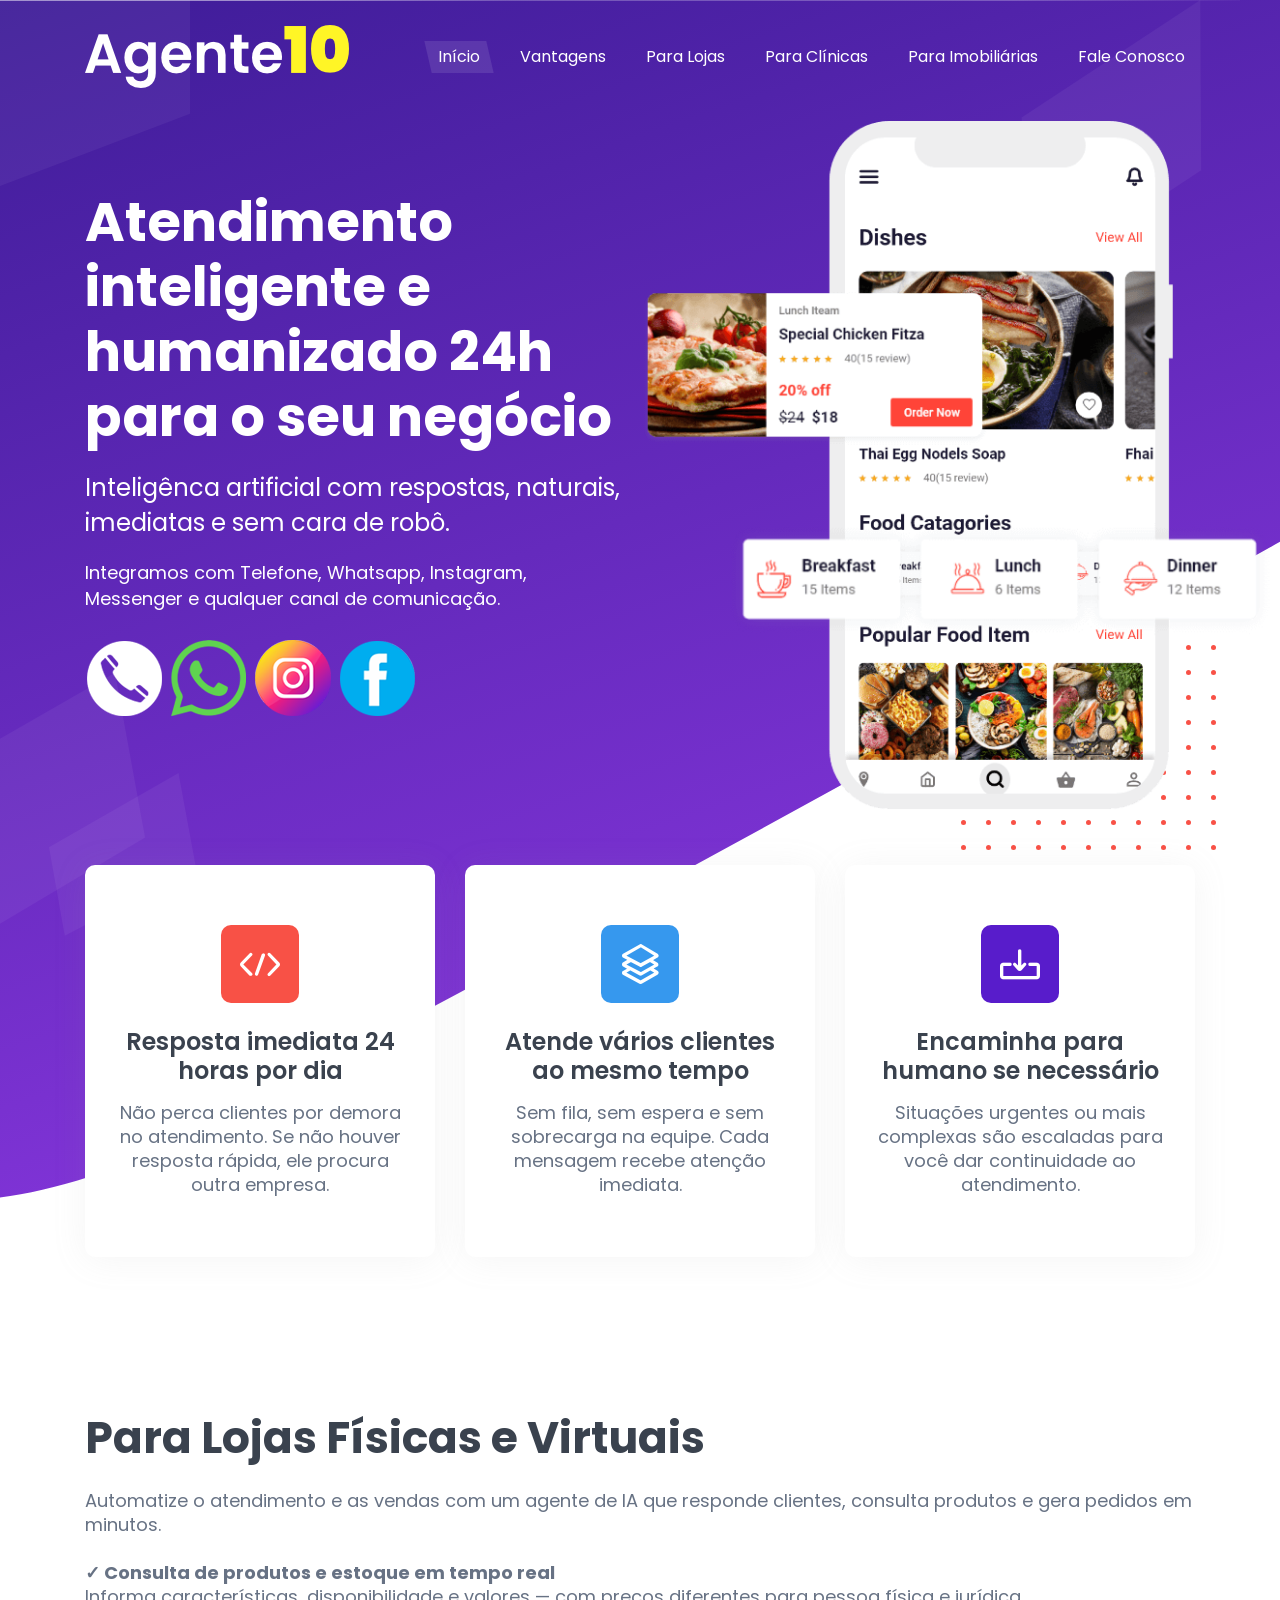
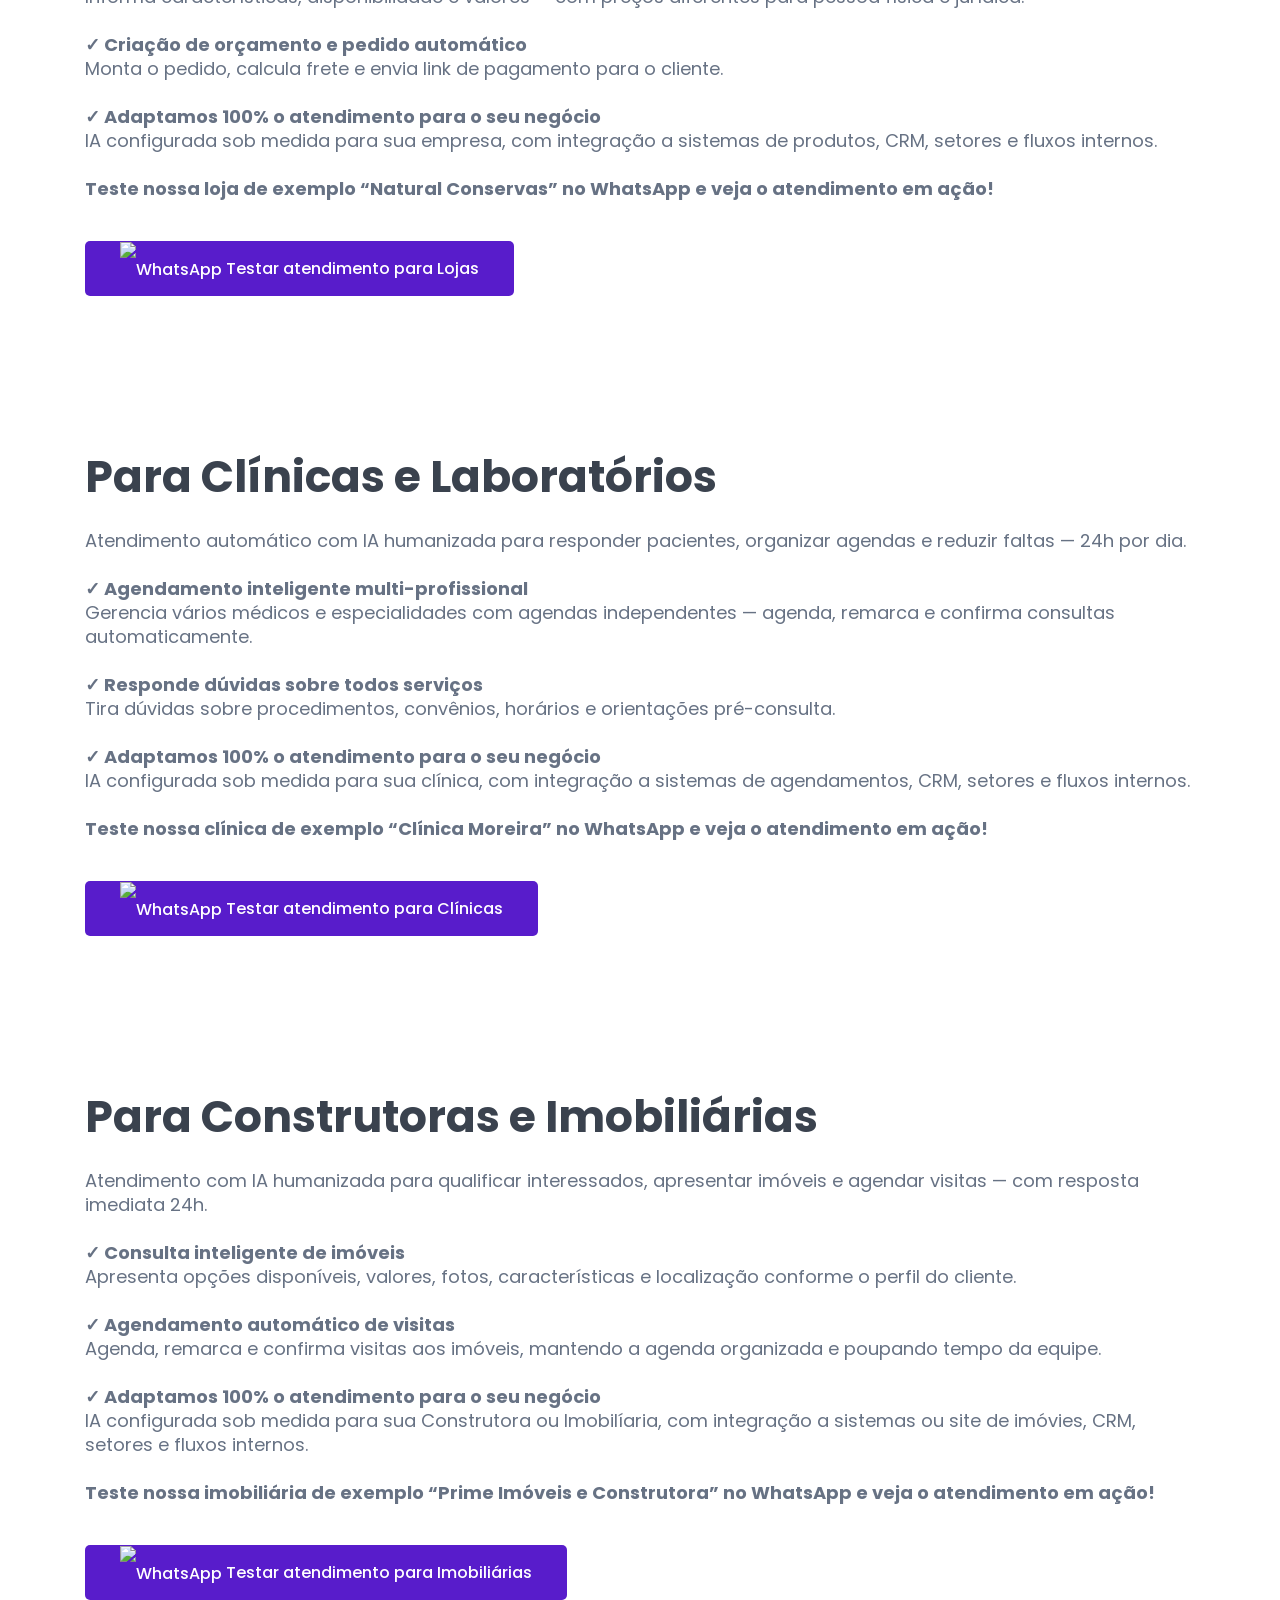
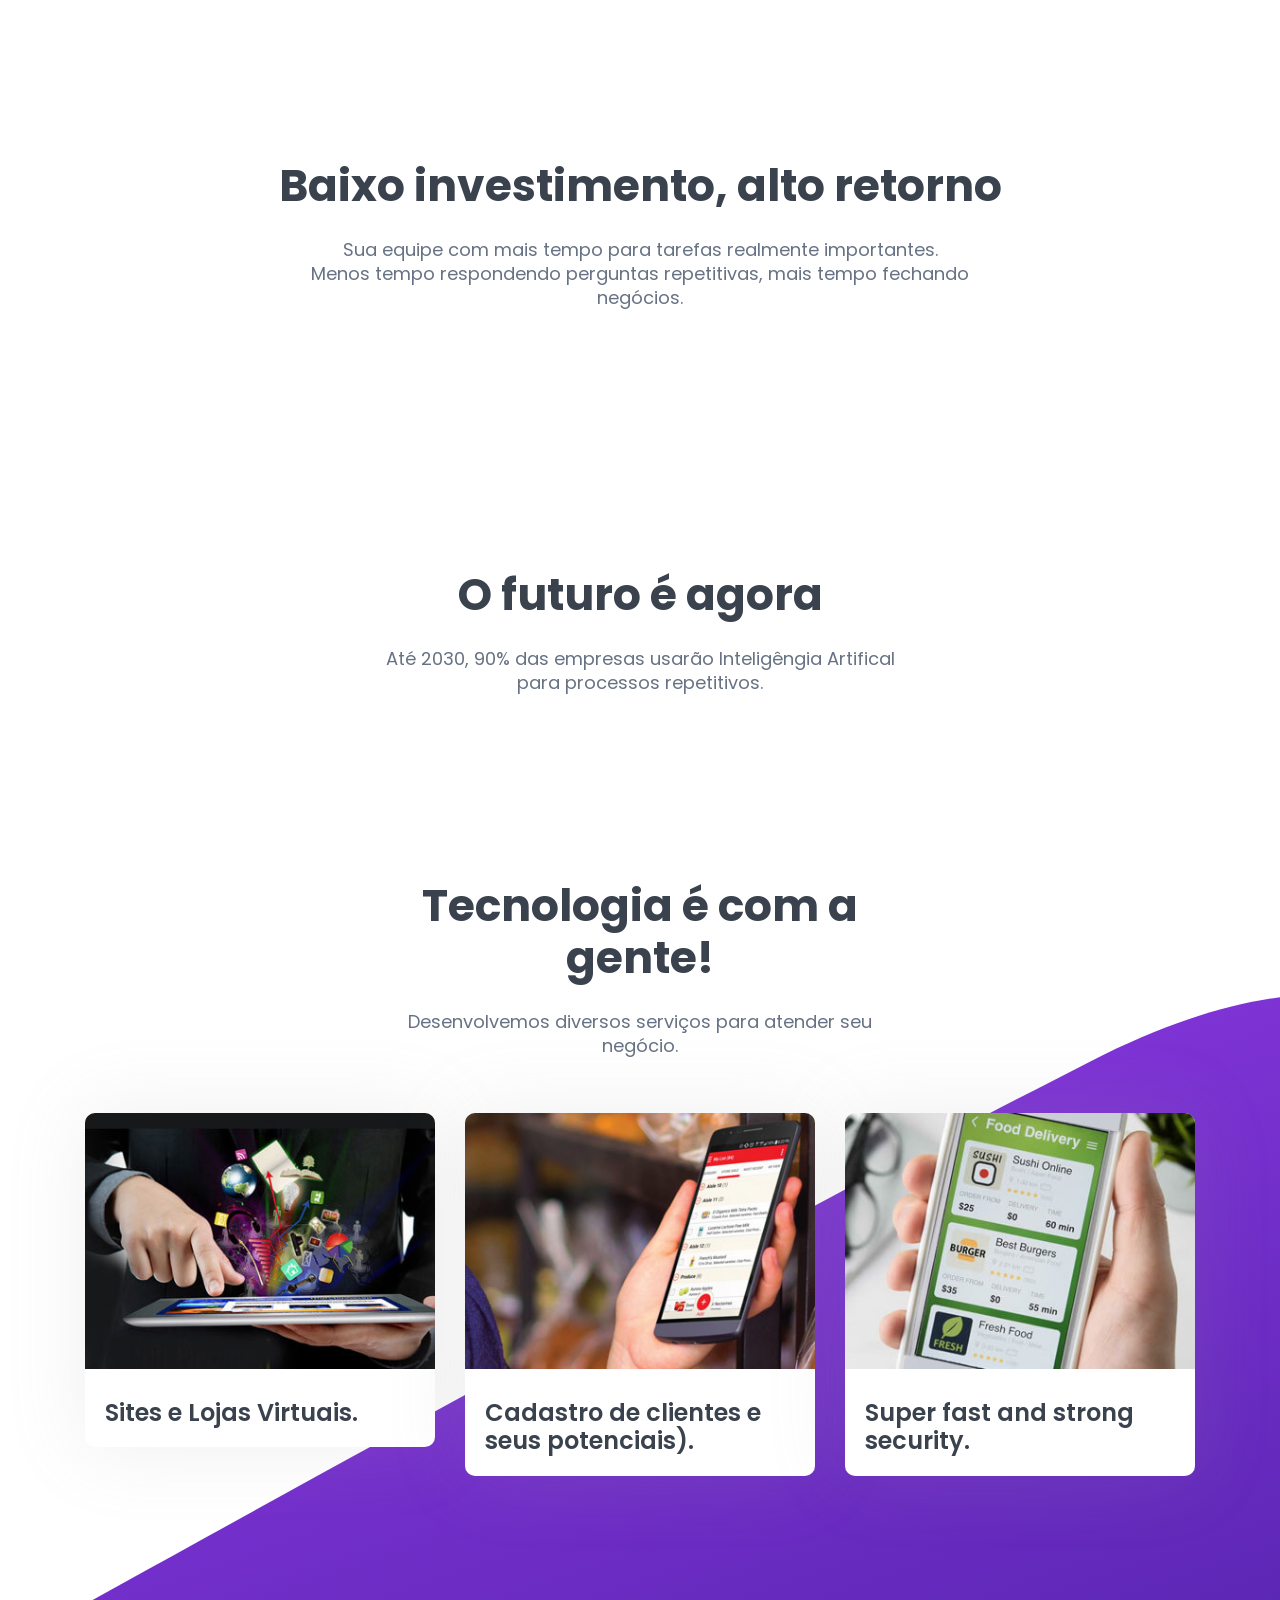
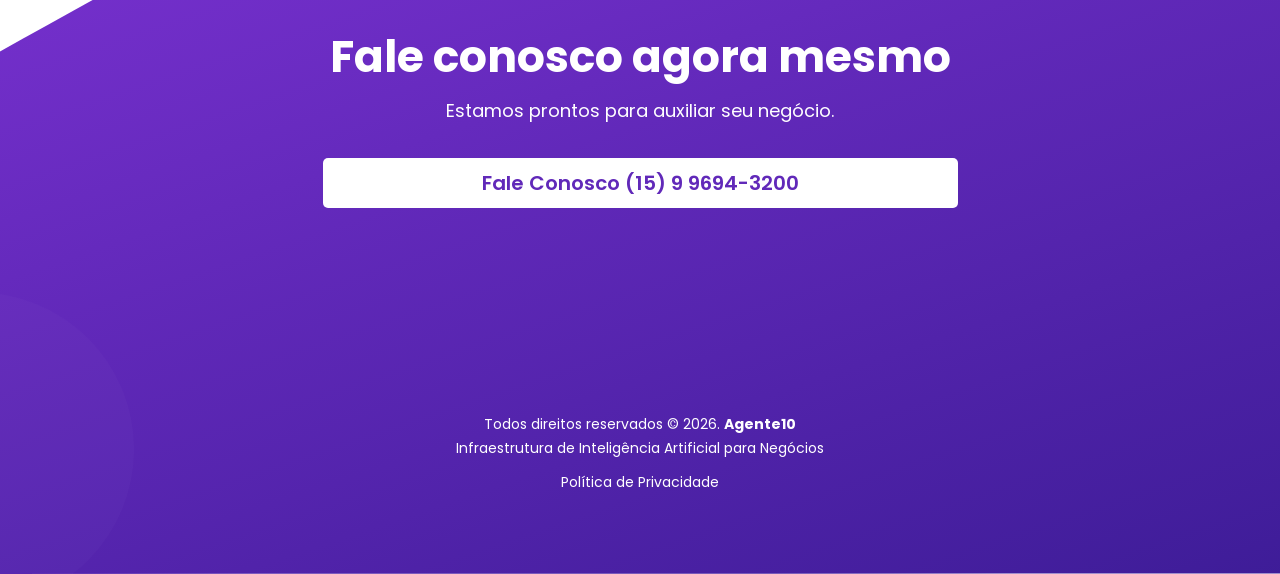
==== commit 224b9aef: "Update index.html" ====
--- a/index.html
+++ b/index.html
@@ -616,8 +616,9 @@
 -->
                     </div> <!-- footer social -->
                     <div class="footer_copyright text-center mt-55">
-                        <p>Todos direitos reservados &copy; 2026. <a href="https://agente10.shop" target="_blank" rel="nofollow"><b>Agente10</b></a></br>Infraestrutura de Inteligência Artificial para Negócios</p>
-                    </div> <!-- footer copyright -->
+    <p>Todos direitos reservados &copy; 2026. <a href="https://agente10.shop" target="_blank" rel="nofollow"><b>Agente10</b></a></br>Infraestrutura de Inteligência Artificial para Negócios</p>
+    <p style="margin-top: 10px;"><a href="/politica-de-privacidade.html">Política de Privacidade</a></p>
+</div> <!-- footer copyright -->
                 </div>
             </div> <!-- row -->
         </div> <!-- container -->
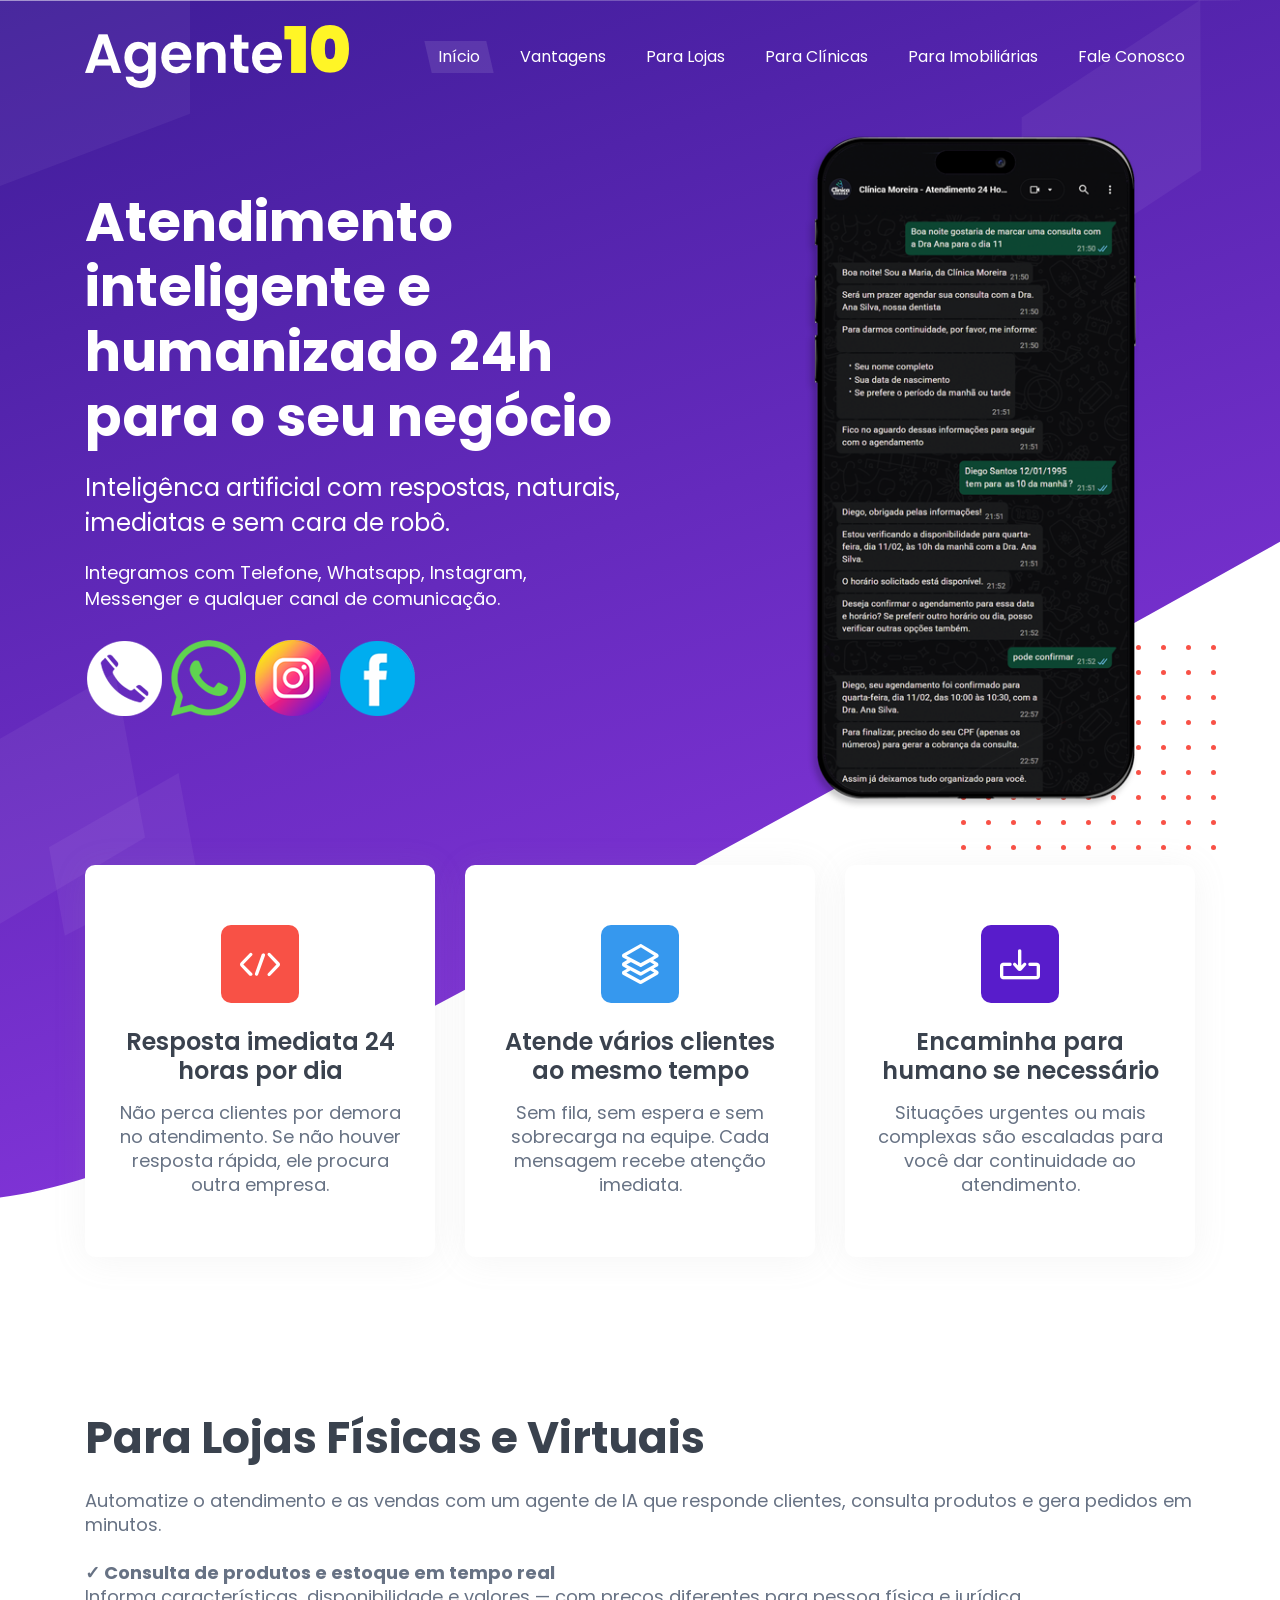
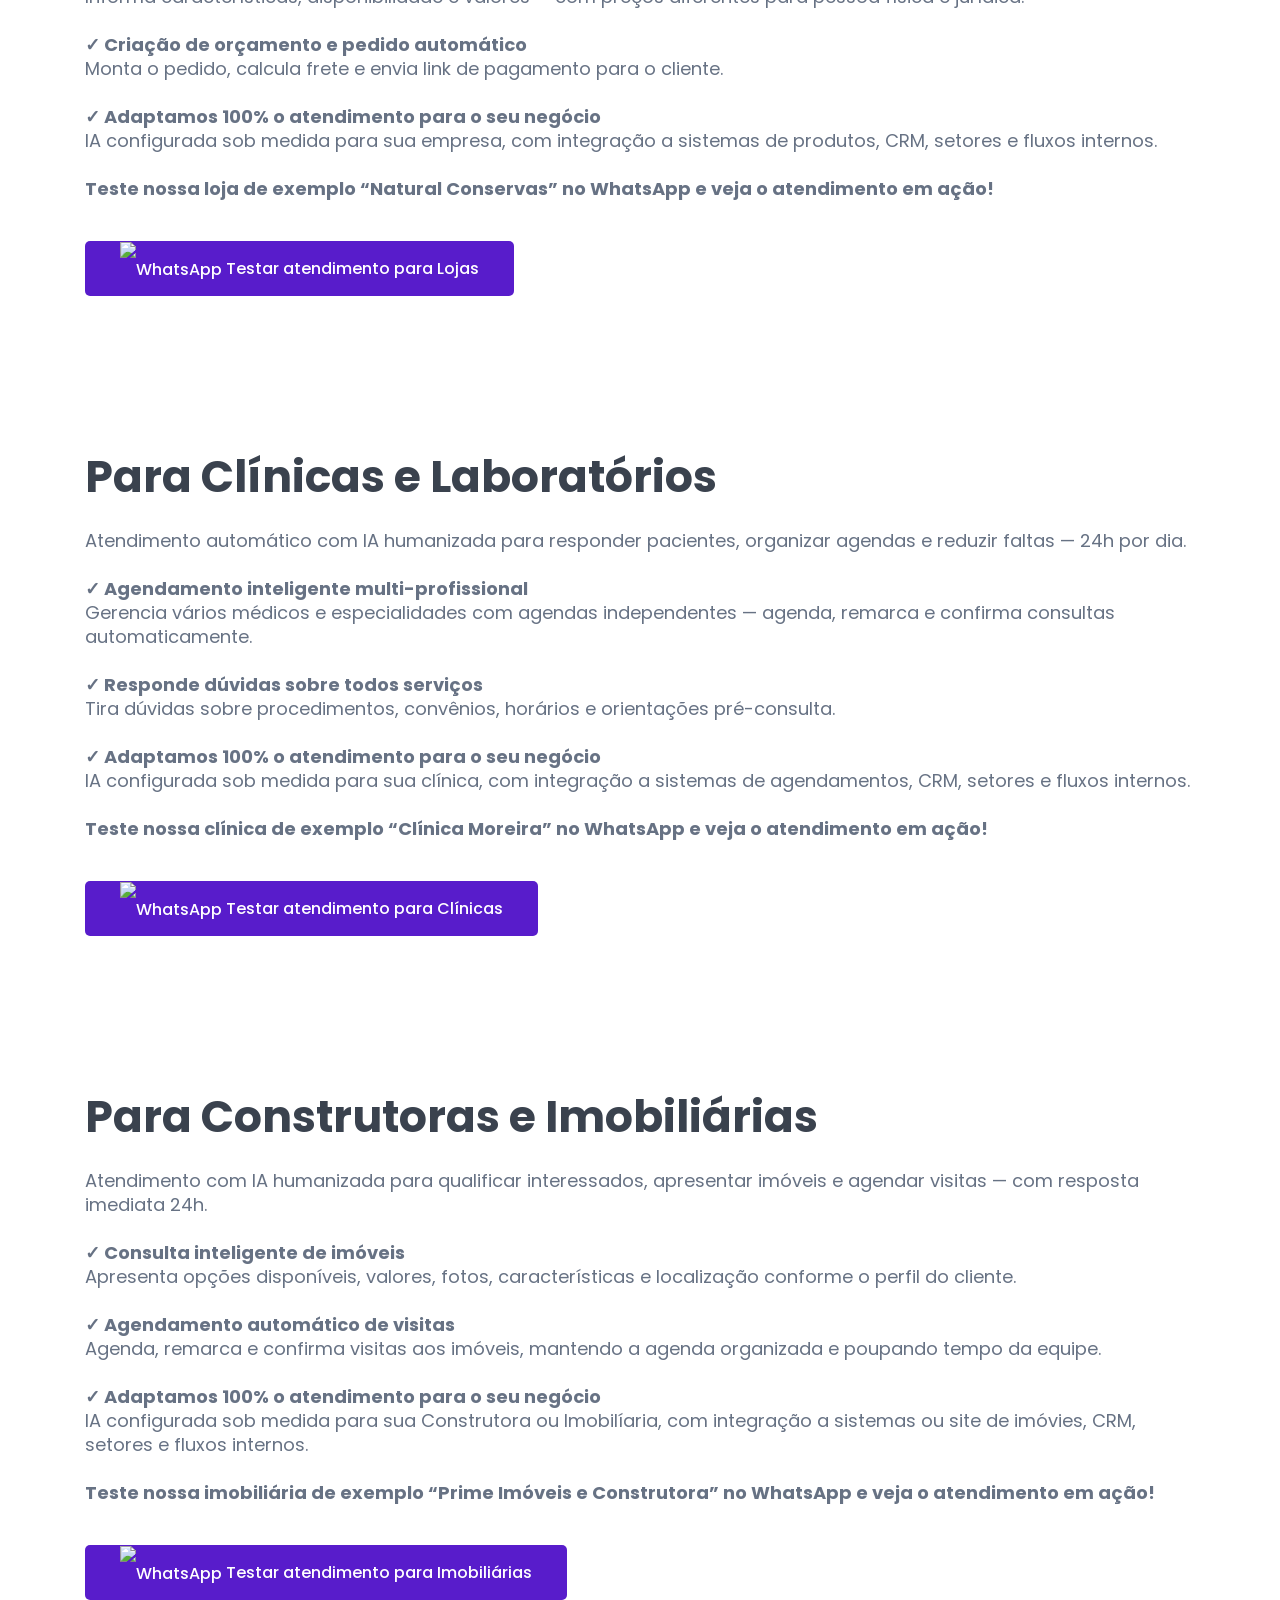
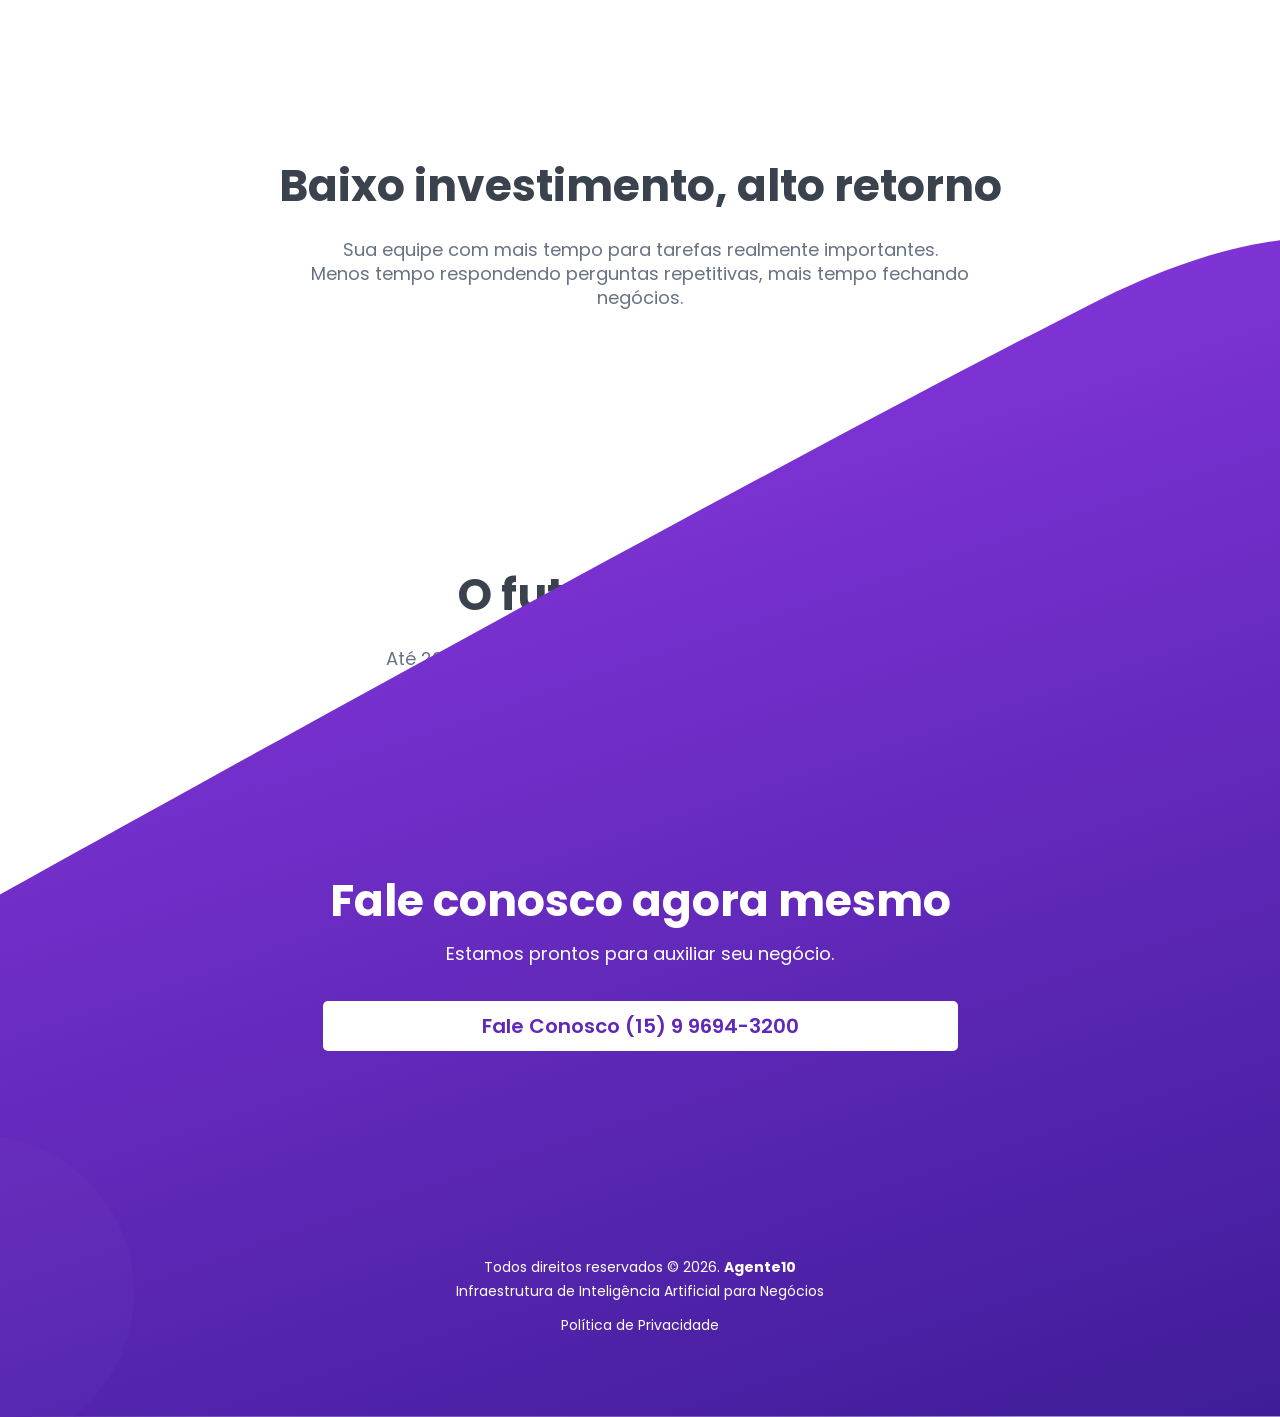
==== commit bb3d06b4: "Update index.html" ====
--- a/index.html
+++ b/index.html
@@ -500,92 +500,7 @@
     
     <!--====== BLOG PART START ======-->
 
-    <section id="blog" class="blog_area pt-80 pb-80">
-        <div class="container">
-            <div class="row justify-content-center">
-                <div class="col-lg-6">
-                    <div class="section_title text-center pb-25">
-                        <h4 class="title">Tecnologia é com a gente!</h4>
-                        <p>Desenvolvemos diversos serviços para atender seu negócio.</p>
-                    </div> <!-- section title -->
-                </div>
-            </div> <!-- row -->
-            <div class="row justify-content-center">
-                <div class="col-lg-4 col-md-8">
-                    <div class="single_blog blog_1 mt-30 wow fadeInUp" data-wow-duration="1.3s" data-wow-delay="0.2s">
-                        <div class="blog_image">
-                            <img src="assets/images/blog-1.jpg" alt="blog">
-                        </div>
-                        <div class="blog_content">
-<!--
-                            <div class="blog_meta d-flex justify-content-between">
-                                <div class="meta_date">
-                                    <span>20 December, 2023</span>
-                                </div>
-                                <div class="meta_like">
-                                    <ul>
-                                        <li><a href="#"><i class="lni lni-comments-alt"></i> 20</a></li>
-                                        <li><a href="#"><i class="lni lni-heart"></i> 15</a></li>
-                                    </ul>
-                                </div>
-                            </div>
--->
-                            <h4 class="blog_title"><a href="#">Sites e Lojas Virtuais.</a></h4>
-<!--                            <a href="#" class="main-btn">Read More</a>-->
-                        </div>
-                    </div> <!-- single blog -->
-                </div>
-                <div class="col-lg-4 col-md-8">
-                    <div class="single_blog blog_2 mt-30 wow fadeInUp" data-wow-duration="1.3s" data-wow-delay="0.5s">
-                        <div class="blog_image">
-                            <img src="assets/images/blog-2.jpg" alt="blog">
-                        </div>
-                        <div class="blog_content">
-                            <div class="blog_meta d-flex justify-content-between">
-<!--
-                                <div class="meta_date">
-                                    <span>20 December, 2023</span>
-                                </div>
-                                <div class="meta_like">
-                                    <ul>
-                                        <li><a href="#"><i class="lni lni-comments-alt"></i> 20</a></li>
-                                        <li><a href="#"><i class="lni lni-heart"></i> 15</a></li>
-                                    </ul>
-                                </div>
--->
-                            </div>
-                            <h4 class="blog_title"><a href="#">Cadastro de clientes e seus potenciais).</a></h4>
-<!--                            <a href="#" class="main-btn">Read More</a>-->
-                        </div>
-                    </div> <!-- single blog -->
-                </div>
-                <div class="col-lg-4 col-md-8">
-                    <div class="single_blog blog_3 mt-30 wow fadeInUp" data-wow-duration="1.3s" data-wow-delay="0.8s">
-                        <div class="blog_image">
-                            <img src="assets/images/blog-3.jpg" alt="blog">
-                        </div>
-                        <div class="blog_content">
-<!--
-                            <div class="blog_meta d-flex justify-content-between">
-                                <div class="meta_date">
-                                    <span>20 December, 2023</span>
-                                </div>
-                                <div class="meta_like">
-                                    <ul>
-                                        <li><a href="#"><i class="lni lni-comments-alt"></i> 20</a></li>
-                                        <li><a href="#"><i class="lni lni-heart"></i> 15</a></li>
-                                    </ul>
-                                </div>
-                            </div>
--->
-                            <h4 class="blog_title"><a href="#">Super fast and strong security.</a></h4>
-<!--                            <a href="#" class="main-btn">Read More</a>-->
-                        </div>
-                    </div> <!-- single blog -->
-                </div>
-            </div> <!-- row -->
-        </div> <!-- container -->
-    </section>
+   
 
     <!--====== BLOG PART ENDS ======-->
     
